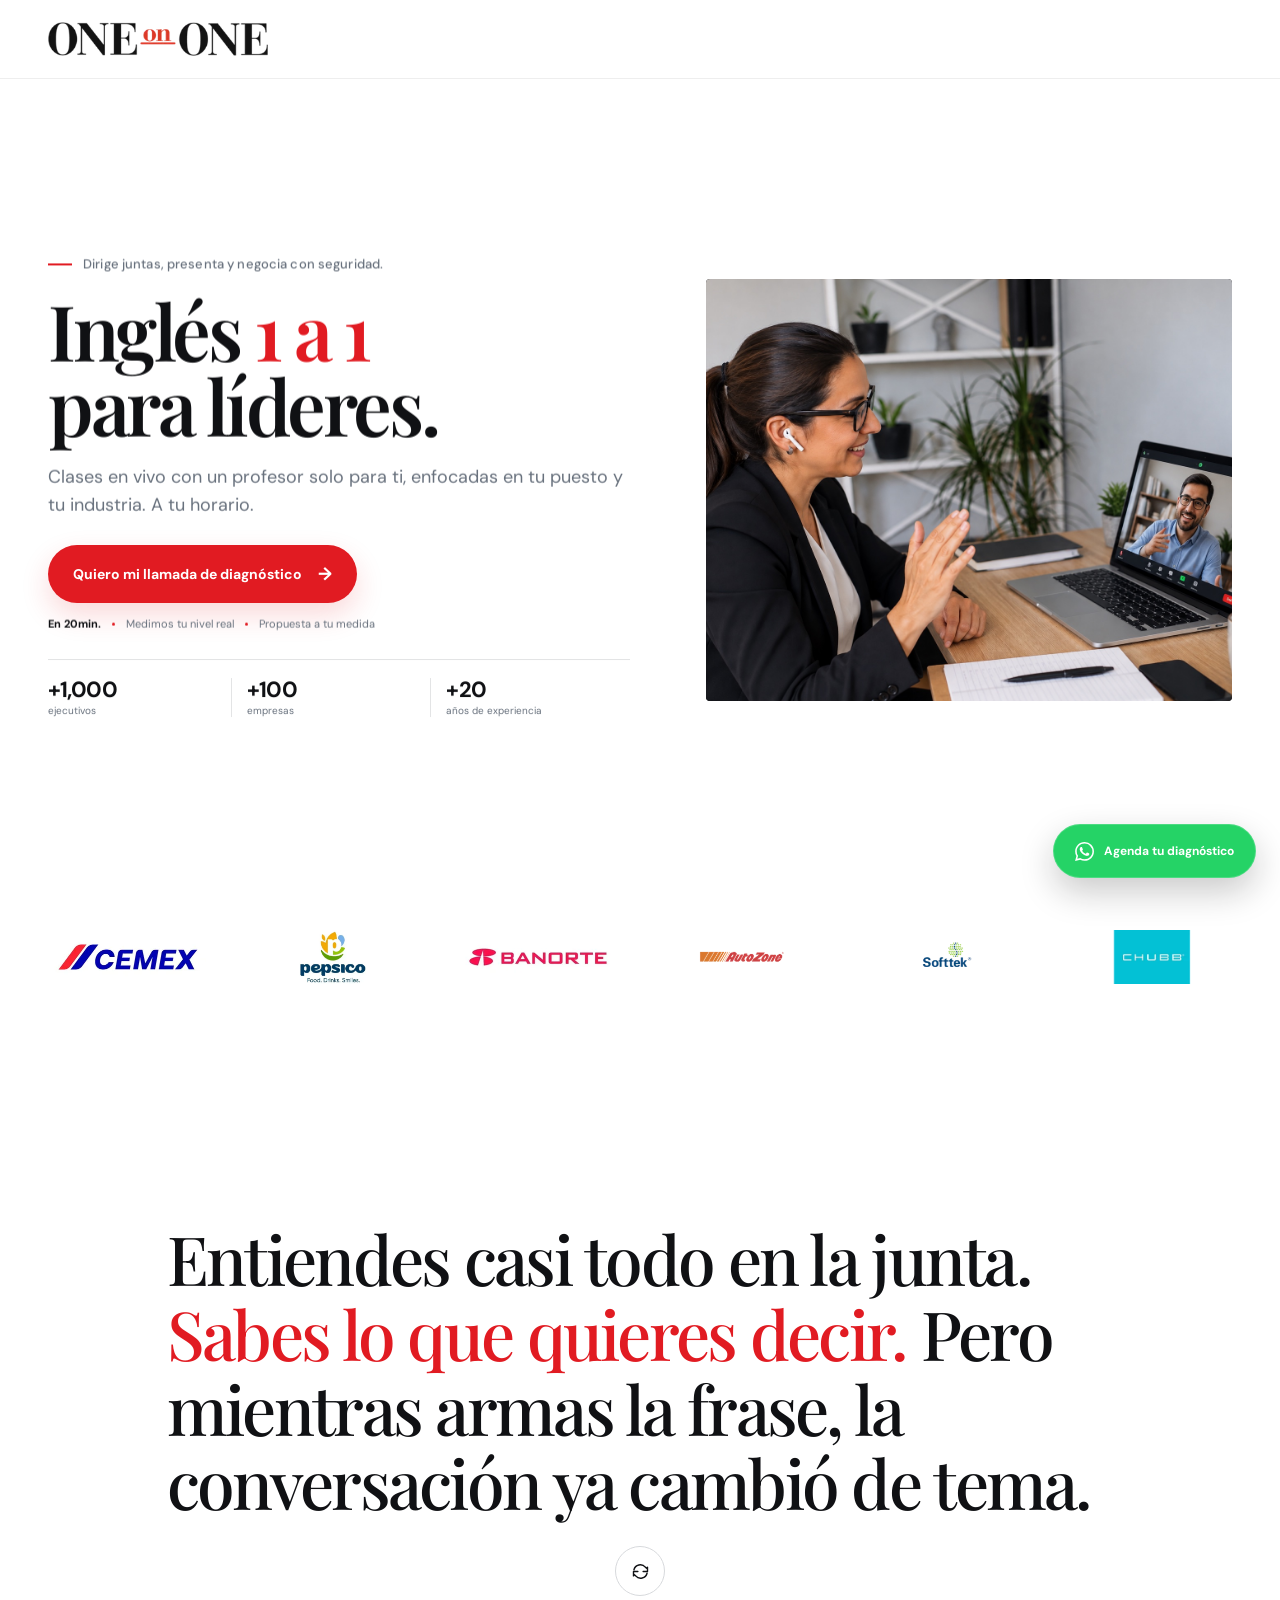
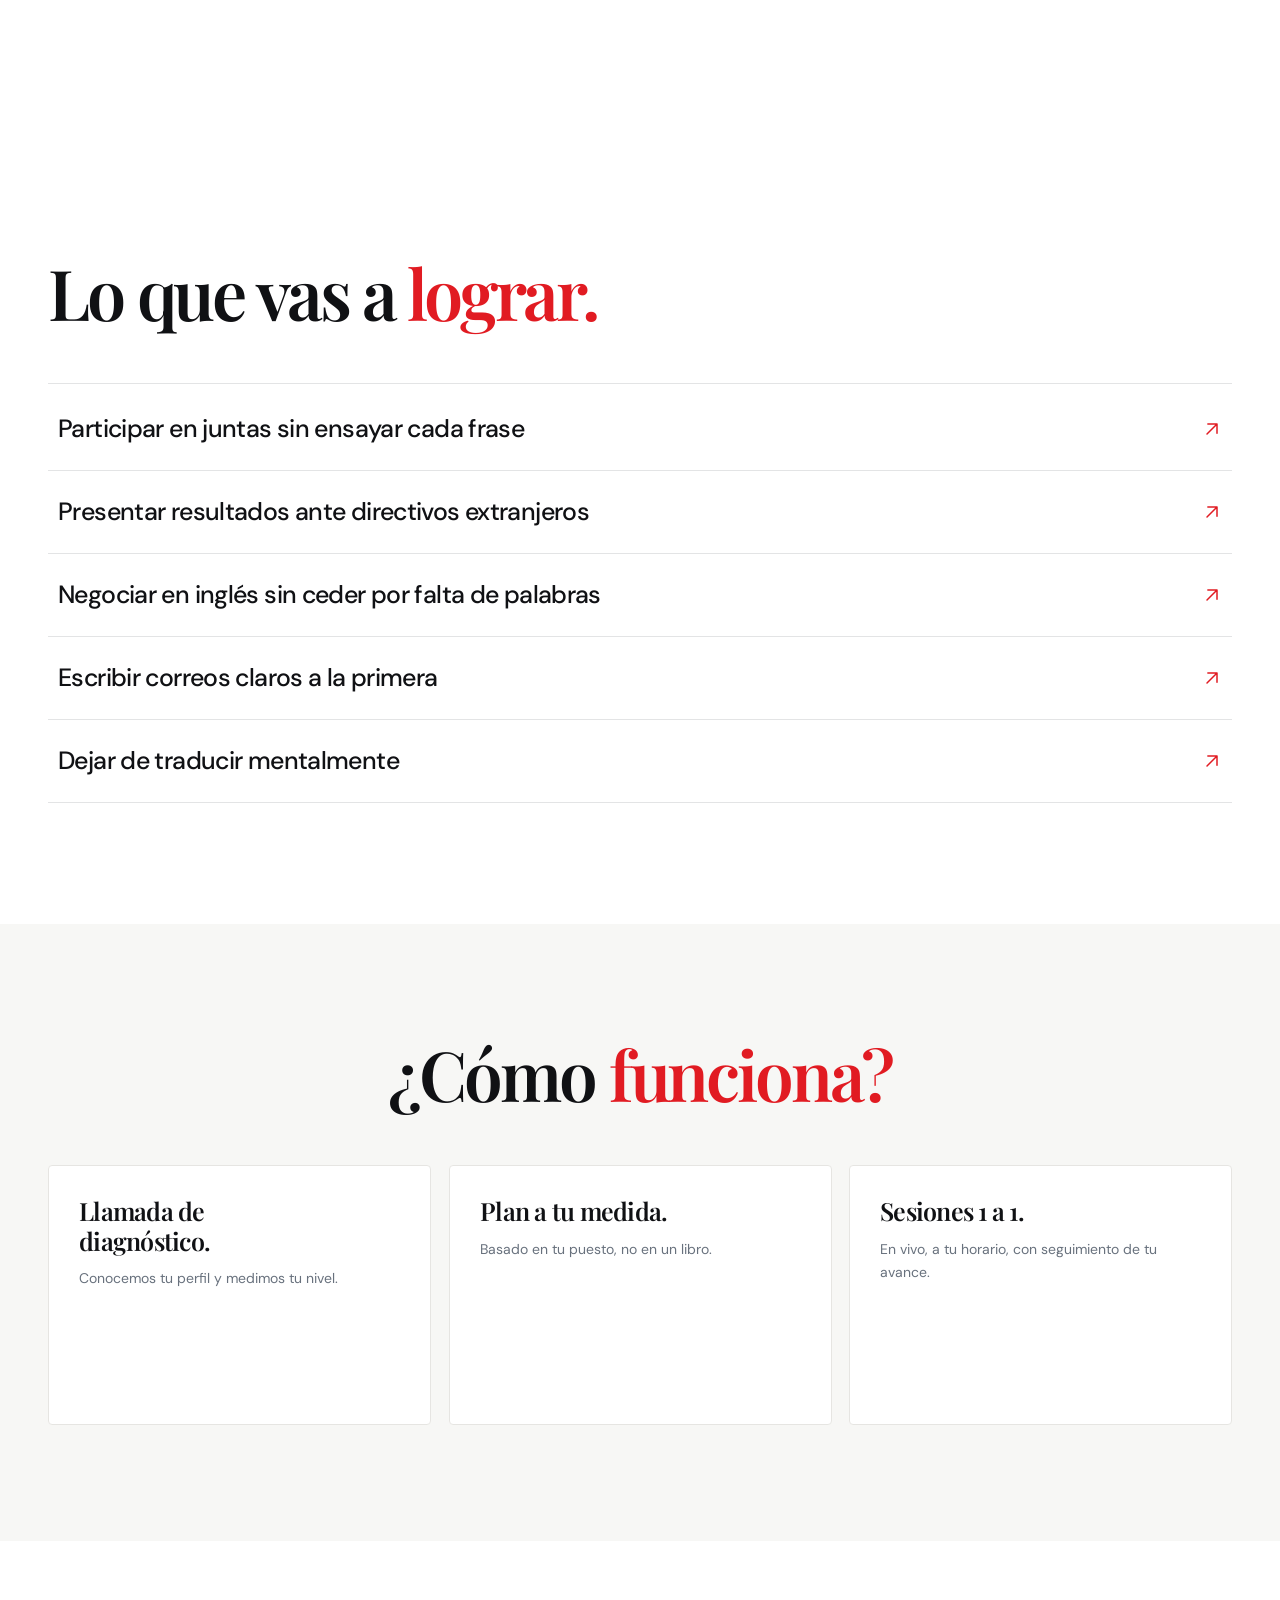
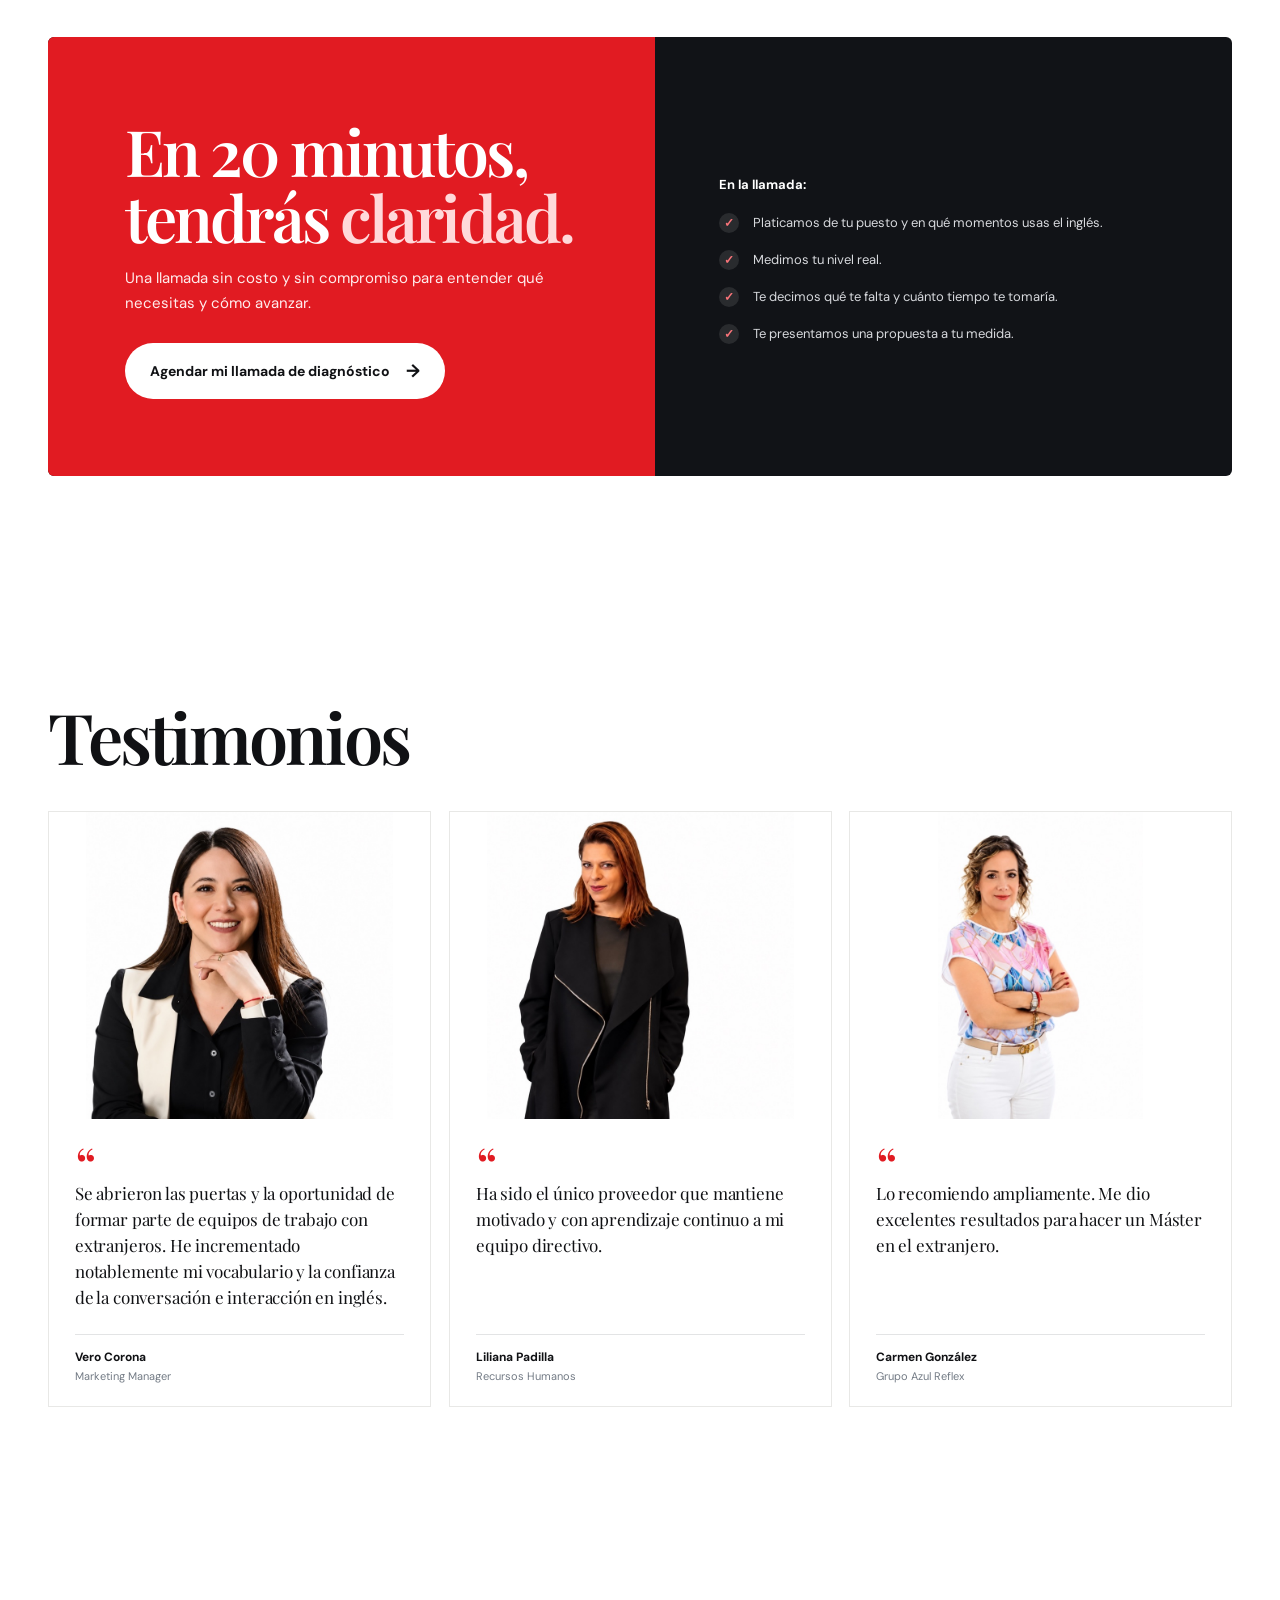
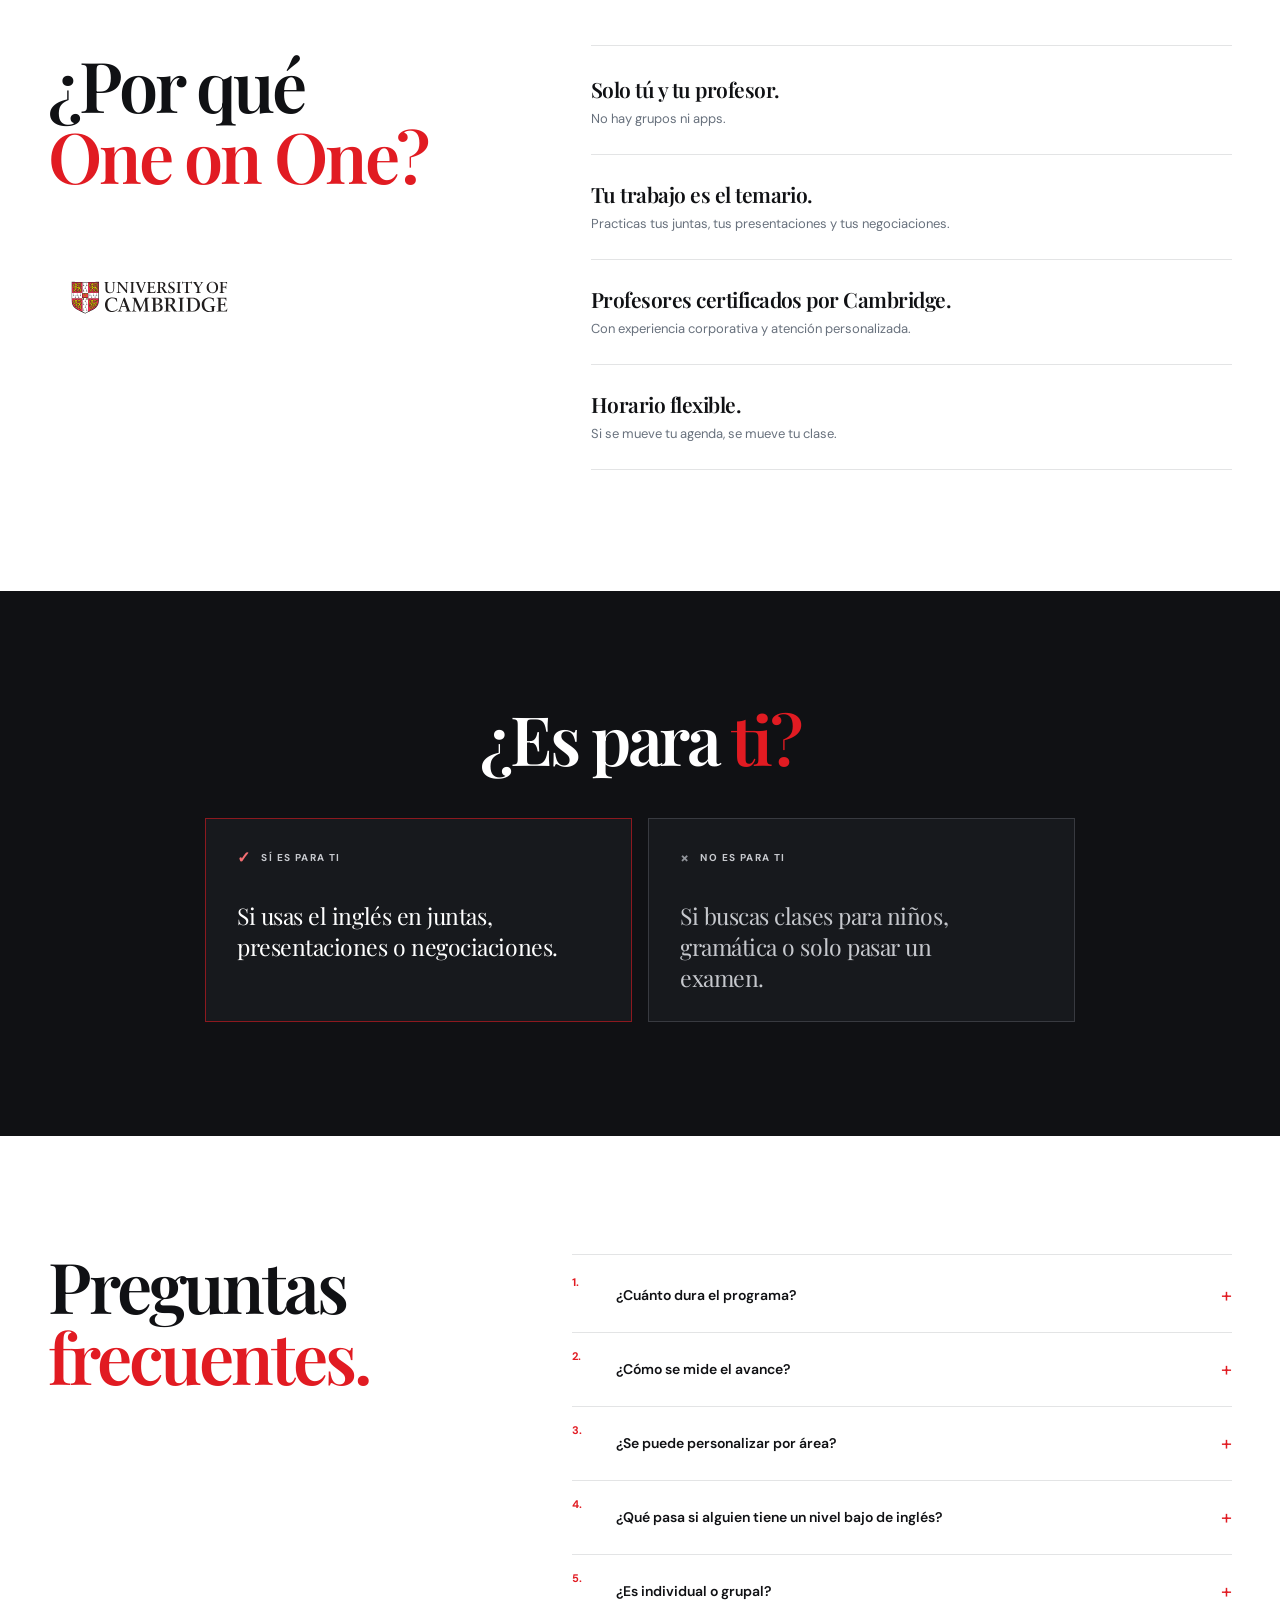
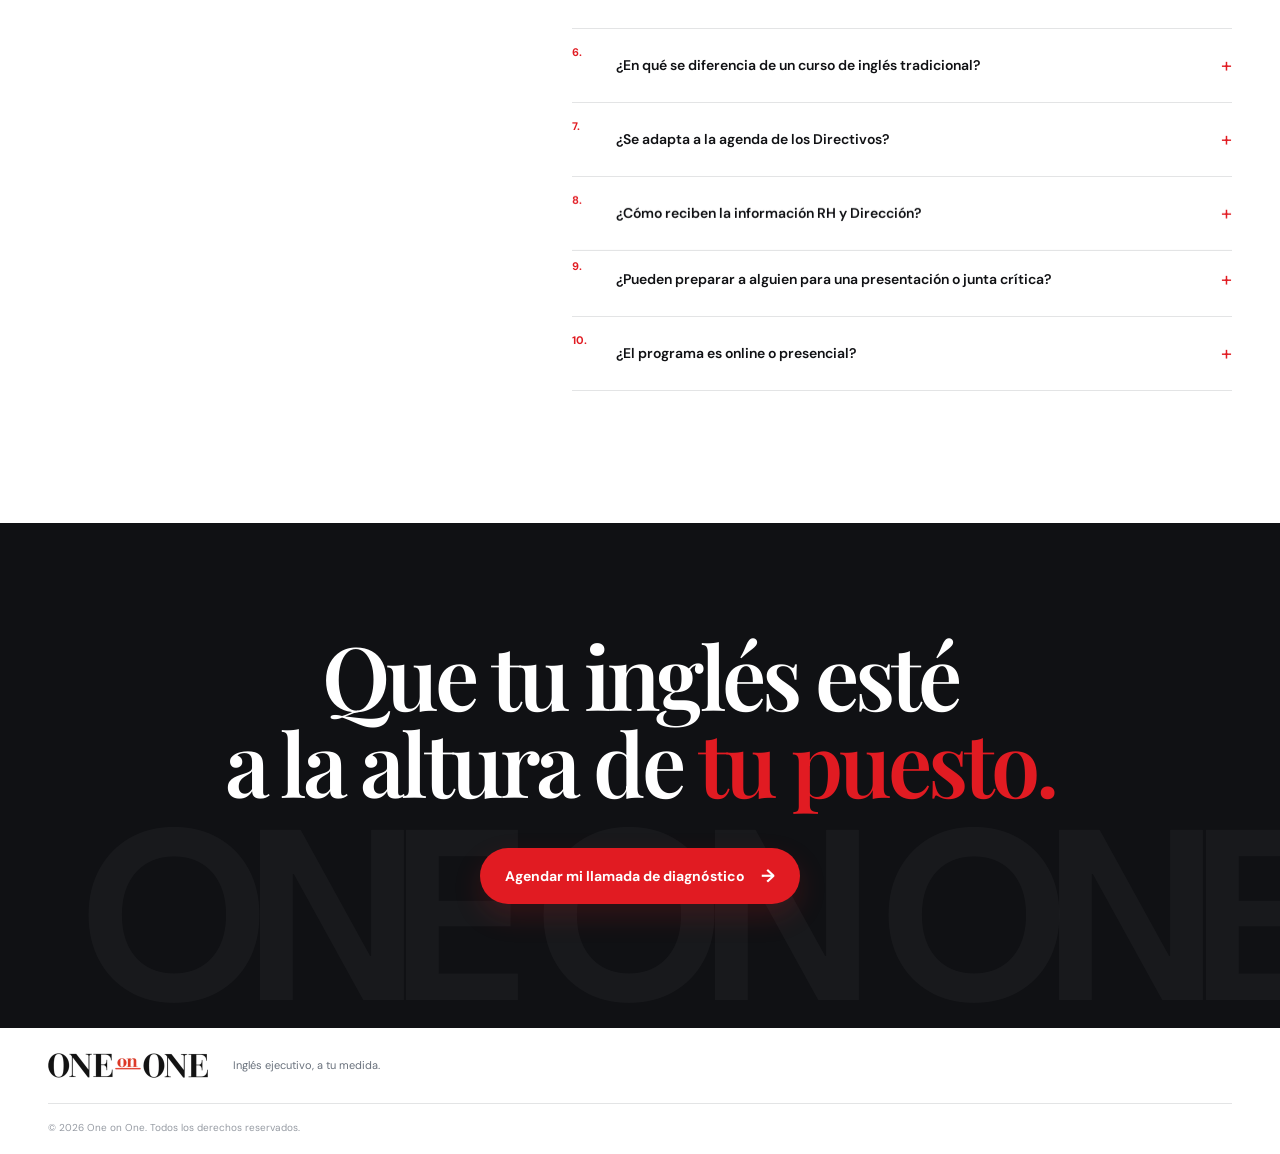
==== v2/index.html @ 0cf70639 "Refresh parallax script cache on V2 landing" ====
<!doctype html>
<html lang="es-MX">
<head>
  <meta charset="utf-8">
  <meta name="viewport" content="width=device-width, initial-scale=1">
  <meta name="description" content="Inglés ejecutivo 1 a 1 para dirigir juntas, presentar y negociar con seguridad. Clases en vivo, personalizadas para tu puesto y tu industria.">
  <meta name="theme-color" content="#ffffff">
  <title>Inglés 1 a 1 para líderes | One on One</title>
  <link rel="preconnect" href="https://fonts.googleapis.com">
  <link rel="preconnect" href="https://fonts.gstatic.com" crossorigin>
  <link href="https://fonts.googleapis.com/css2?family=DM+Sans:wght@400;500;600;700&family=Playfair+Display:wght@500;600;700&display=swap" rel="stylesheet">
  <link rel="preload" as="image" href="assets/hero-diagnostico.jpg" fetchpriority="high">
  <link rel="stylesheet" href="styles-v2.css?v=24">
  <script src="script-v2.js?v=8" defer></script>
</head>
<body>
  <header class="site-header" id="inicio">
    <div class="container nav-wrap">
      <a class="brand" href="#inicio" aria-label="One on One, inicio">
        <img src="assets/logo-one-on-one-320.webp" srcset="assets/logo-one-on-one-320.webp 320w, assets/logo-one-on-one-455.webp 455w" sizes="220px" alt="One on One" width="455" height="71">
      </a>
    </div>
  </header>

  <main>
    <section class="hero section-dark" aria-labelledby="hero-title">
      <div class="container hero-grid">
        <div class="hero-copy">
          <p class="hero-eyebrow">Dirige juntas, presenta y negocia con seguridad.</p>
          <h1 id="hero-title">Inglés <em>1 a 1</em><br>para líderes.</h1>
          <p class="hero-sub">Clases en vivo con un profesor solo para ti, enfocadas en tu puesto y tu industria. A tu horario.</p>
          <a class="button button-primary hero-cta" href="https://wa.me/528125965394?text=Hola%2C%20quiero%20agendar%20mi%20llamada%20de%20diagn%C3%B3stico%20de%20ingl%C3%A9s." target="_blank" rel="noopener noreferrer">Quiero mi llamada de diagnóstico <span aria-hidden="true">→</span></a>
          <p class="hero-note"><span>En 20min.</span><i></i><span>Medimos tu nivel real</span><i></i><span>Propuesta a tu medida</span></p>
          <div class="hero-proof" aria-label="Más de mil ejecutivos, cien empresas y veinte años de experiencia">
            <div class="proof-stats">
              <div><strong>+1,000</strong><span>ejecutivos</span></div>
              <div><strong>+100</strong><span>empresas</span></div>
              <div><strong>+20</strong><span>años de experiencia</span></div>
            </div>
          </div>
        </div>
        <figure class="hero-visual">
          <img src="assets/hero-diagnostico.jpg" alt="Profesional practicando inglés en una videollamada individual" width="1536" height="1024" fetchpriority="high">
        </figure>
      </div>
    </section>

    <section class="client-logos" aria-label="Empresas que confían en One on One">
      <div class="container proof-logos">
        <img src="assets/logo-cemex-320.webp" alt="CEMEX" width="1196" height="400">
        <img src="assets/logo-pepsico-320.webp" alt="PepsiCo" width="1200" height="743">
        <img src="assets/logo-banorte-320.webp" alt="Banorte" width="2048" height="615">
        <img src="assets/logo-autozone-320.webp" alt="AutoZone" width="2048" height="1280">
        <img src="assets/logo-softtek-192.webp" alt="Softtek" width="100" height="100">
        <img src="assets/logo-chubb-192.webp" alt="Chubb" width="800" height="577">
      </div>
    </section>

    <section class="problem section-white" id="problema" aria-labelledby="problem-title">
      <div class="container problem-grid">
        <div class="problem-flip-shell">
          <div class="problem-flip-card" id="problem-flip-card">
            <div class="problem-flip-face problem-flip-front" aria-hidden="false">
              <h2 id="problem-title">Entiendes casi todo en la junta. <em>Sabes lo que quieres decir.</em> Pero mientras armas la frase, la conversación ya cambió de tema.</h2>
            </div>
            <div class="problem-flip-face problem-flip-back" aria-hidden="true" inert>
              <p>No es que no sepas inglés. Es que lo aprendiste para un examen, <em>no para dirigir una junta.</em></p>
            </div>
          </div>
          <button class="problem-flip-button" type="button" aria-label="Girar para ver el otro mensaje" aria-controls="problem-flip-card" aria-pressed="false">
            <svg viewBox="0 0 24 24" aria-hidden="true"><path d="M20 7v5h-5M4.5 10a7.5 7.5 0 0 1 13-3L20 9M4 17v-5h5m10.5 2a7.5 7.5 0 0 1-13 3L4 15"/></svg>
          </button>
        </div>
      </div>
    </section>

    <section class="outcomes section-white" id="resultados" aria-labelledby="outcomes-title">
      <div class="container">
        <div class="section-heading">
          <h2 id="outcomes-title">Lo que vas a <em>lograr.</em></h2>
        </div>
        <div class="outcomes-list">
          <article><h3>Participar en juntas sin ensayar cada frase</h3><svg class="outcome-arrow" viewBox="0 0 24 24" fill="none" aria-hidden="true"><path d="M6 18 18 6M7 6h11v11" stroke="currentColor" stroke-width="1.8" stroke-linecap="round" stroke-linejoin="round"/></svg></article>
          <article><h3>Presentar resultados ante directivos extranjeros</h3><svg class="outcome-arrow" viewBox="0 0 24 24" fill="none" aria-hidden="true"><path d="M6 18 18 6M7 6h11v11" stroke="currentColor" stroke-width="1.8" stroke-linecap="round" stroke-linejoin="round"/></svg></article>
          <article><h3>Negociar en inglés sin ceder por falta de palabras</h3><svg class="outcome-arrow" viewBox="0 0 24 24" fill="none" aria-hidden="true"><path d="M6 18 18 6M7 6h11v11" stroke="currentColor" stroke-width="1.8" stroke-linecap="round" stroke-linejoin="round"/></svg></article>
          <article><h3>Escribir correos claros a la primera</h3><svg class="outcome-arrow" viewBox="0 0 24 24" fill="none" aria-hidden="true"><path d="M6 18 18 6M7 6h11v11" stroke="currentColor" stroke-width="1.8" stroke-linecap="round" stroke-linejoin="round"/></svg></article>
          <article><h3>Dejar de traducir mentalmente</h3><svg class="outcome-arrow" viewBox="0 0 24 24" fill="none" aria-hidden="true"><path d="M6 18 18 6M7 6h11v11" stroke="currentColor" stroke-width="1.8" stroke-linecap="round" stroke-linejoin="round"/></svg></article>
        </div>
      </div>
    </section>

    <section class="method section-soft" id="metodo" aria-labelledby="method-title">
      <div class="container">
        <div class="section-heading section-heading-center">
          <h2 id="method-title">¿Cómo <em>funciona?</em></h2>
        </div>
        <div class="method-steps">
          <article class="method-step"><h3>Llamada de diagnóstico.</h3><p>Conocemos tu perfil y medimos tu nivel.</p></article>
          <article class="method-step"><h3>Plan a tu medida.</h3><p>Basado en tu puesto, no en un libro.</p></article>
          <article class="method-step"><h3>Sesiones 1 a 1.</h3><p>En vivo, a tu horario, con seguimiento de tu avance.</p></article>
        </div>
      </div>
    </section>

    <section class="diagnostic section-white" id="diagnostico" aria-labelledby="diagnostic-title">
      <div class="container diagnostic-panel">
        <div class="diagnostic-intro">
          <h2 id="diagnostic-title">En 20 minutos,<br>tendrás <em>claridad.</em></h2>
          <p>Una llamada sin costo y sin compromiso para entender qué necesitas y cómo avanzar.</p>
          <a class="button button-white" href="https://wa.me/528125965394?text=Hola%2C%20quiero%20agendar%20mi%20llamada%20de%20diagn%C3%B3stico%20de%20ingl%C3%A9s." target="_blank" rel="noopener noreferrer">Agendar mi llamada de diagnóstico <span aria-hidden="true">→</span></a>
        </div>
        <div class="diagnostic-details">
          <p class="detail-kicker">En la llamada:</p>
          <ul>
            <li><span>✓</span><p>Platicamos de tu puesto y en qué momentos usas el inglés.</p></li>
            <li><span>✓</span><p>Medimos tu nivel real.</p></li>
            <li><span>✓</span><p>Te decimos qué te falta y cuánto tiempo te tomaría.</p></li>
            <li><span>✓</span><p>Te presentamos una propuesta a tu medida.</p></li>
          </ul>
        </div>
      </div>
    </section>

    <section class="testimonials section-soft" id="testimonios" aria-labelledby="testimonials-title">
      <div class="container">
        <div class="section-heading testimonials-heading">
          <h2 id="testimonials-title">Testimonios</h2>
        </div>
        <div class="testimonial-grid">
          <article class="testimonial-card">
            <img class="testimonial-photo" src="assets/testimonial-vero.jpg" alt="Vero Corona" width="760" height="760" loading="lazy">
            <div class="testimonial-content"><span class="quote-mark">“</span><blockquote>Se abrieron las puertas y la oportunidad de formar parte de equipos de trabajo con extranjeros. He incrementado notablemente mi vocabulario y la confianza de la conversación e interacción en inglés.</blockquote><div class="testimonial-person"><strong>Vero Corona</strong><span>Marketing Manager</span></div></div>
          </article>
          <article class="testimonial-card">
            <img class="testimonial-photo" src="assets/testimonial-liliana.jpg" alt="Liliana Padilla" width="760" height="760" loading="lazy">
            <div class="testimonial-content"><span class="quote-mark">“</span><blockquote>Ha sido el único proveedor que mantiene motivado y con aprendizaje continuo a mi equipo directivo.</blockquote><div class="testimonial-person"><strong>Liliana Padilla</strong><span>Recursos Humanos</span></div></div>
          </article>
          <article class="testimonial-card">
            <img class="testimonial-photo testimonial-photo-carmen" src="assets/testimonial-carmen.jpg" alt="Carmen González" width="507" height="760" loading="lazy">
            <div class="testimonial-content"><span class="quote-mark">“</span><blockquote>Lo recomiendo ampliamente. Me dio excelentes resultados para hacer un Máster en el extranjero.</blockquote><div class="testimonial-person"><strong>Carmen González</strong><span>Grupo Azul Reflex</span></div></div>
          </article>
        </div>
      </div>
    </section>

    <section class="why section-white" id="por-que" aria-labelledby="why-title">
      <div class="container why-grid">
        <div class="why-heading">
          <h2 id="why-title">¿Por qué <em>One on One?</em></h2>
          <img class="cambridge-logo" src="assets/cambridge.svg" alt="Certificación de Cambridge" width="1200" height="800" loading="lazy">
        </div>
        <div class="why-list">
          <article><div><h3>Solo tú y tu profesor.</h3><p>No hay grupos ni apps.</p></div></article>
          <article><div><h3>Tu trabajo es el temario.</h3><p>Practicas tus juntas, tus presentaciones y tus negociaciones.</p></div></article>
          <article><div><h3>Profesores certificados por Cambridge.</h3><p>Con experiencia corporativa y atención personalizada.</p></div></article>
          <article><div><h3>Horario flexible.</h3><p>Si se mueve tu agenda, se mueve tu clase.</p></div></article>
        </div>
      </div>
    </section>

    <section class="fit section-dark" id="para-ti" aria-labelledby="fit-title">
      <div class="container fit-container">
        <h2 id="fit-title">¿Es para <em>ti?</em></h2>
        <div class="fit-grid">
          <article class="fit-card fit-yes"><span class="fit-label"><b>✓</b> SÍ ES PARA TI</span><p>Si usas el inglés en juntas, presentaciones o negociaciones.</p></article>
          <article class="fit-card fit-no"><span class="fit-label"><b>×</b> NO ES PARA TI</span><p>Si buscas clases para niños, gramática o solo pasar un examen.</p></article>
        </div>
      </div>
    </section>

    <section class="faq section-white" id="preguntas" aria-labelledby="faq-title">
      <div class="container faq-grid">
        <div class="faq-heading">
          <h2 id="faq-title">Preguntas<br><em>frecuentes.</em></h2>
        </div>
        <div class="faq-list">
          <details class="faq-item"><summary><span>1.</span> ¿Cuánto dura el programa?<b aria-hidden="true">+</b></summary><div class="faq-answer"><p>Depende del rol y del objetivo. La mayoría de las empresas implementan programas de entre <strong>3 y 6 meses</strong> para asegurar cambios sólidos en el desempeño comunicativo, no solo en el nivel de inglés.</p></div></details>
          <details class="faq-item"><summary><span>2.</span> ¿Cómo se mide el avance?<b aria-hidden="true">+</b></summary><div class="faq-answer"><p>Medimos el avance en función de cómo se desempeña la persona en su trabajo, sin exámenes:</p><ul><li>Claridad al explicar información</li><li>Precisión al reportar y presentar</li><li>Seguridad al hablar en juntas</li><li>Capacidad para responder preguntas complejas</li><li>Consistencia al comunicarse con equipos de otros países</li></ul><p>Todo esto se traduce en reportes claros para RH y Dirección.</p></div></details>
          <details class="faq-item"><summary><span>3.</span> ¿Se puede personalizar por área?<b aria-hidden="true">+</b></summary><div class="faq-answer"><p>Sí. El programa se diseña por puesto y área: Operaciones, Compras, Ventas, Finanzas, RH, Calidad, Ingeniería, Comercial, etc. Cada grupo o persona trabaja con situaciones reales de su función.</p></div></details>
          <details class="faq-item"><summary><span>4.</span> ¿Qué pasa si alguien tiene un nivel bajo de inglés?<b aria-hidden="true">+</b></summary><div class="faq-answer"><p>No es un programa escolar. Incluso si el nivel es bajo, se trabaja para que la persona pueda cumplir con tareas específicas de su rol en inglés: explicar algo sencillo, dar seguimiento, responder lo básico con claridad, etc. Cada grupo o persona trabaja con situaciones reales de su función.</p></div></details>
          <details class="faq-item"><summary><span>5.</span> ¿Es individual o grupal?<b aria-hidden="true">+</b></summary><div class="faq-answer"><p>Tenemos tres formatos:</p><ul><li>Programa Ejecutivo 1:1</li><li>Programa Mini grupo</li><li>Programa Team</li></ul><p>La elección depende de la estructura y prioridades de la empresa.</p></div></details>
          <details class="faq-item"><summary><span>6.</span> ¿En qué se diferencia de un curso de inglés tradicional?<b aria-hidden="true">+</b></summary><div class="faq-answer"><p>Un curso tradicional enseña inglés en general. Este programa entrena a tu gente para trabajar en inglés:</p><ul><li>Reportar</li><li>Presentar</li><li>Justificar decisiones</li><li>Coordinarse con otros países</li><li>Explicar cambios y procesos</li></ul></div></details>
          <details class="faq-item"><summary><span>7.</span> ¿Se adapta a la agenda de los Directivos?<b aria-hidden="true">+</b></summary><div class="faq-answer"><p>Sí. El programa está diseñado para personas con agendas complicadas: Directivos, Gerencias, Coordinadores y Líderes de área.</p></div></details>
          <details class="faq-item"><summary><span>8.</span> ¿Cómo reciben la información RH y Dirección?<b aria-hidden="true">+</b></summary><div class="faq-answer"><p>Se entregan reportes periódicos con:</p><ul><li>Avance por participante</li><li>Observaciones por área</li><li>Fortalezas y puntos a mejorar</li><li>Recomendaciones concretas para la empresa</li></ul></div></details>
          <details class="faq-item"><summary><span>9.</span> ¿Pueden preparar a alguien para una presentación o junta crítica?<b aria-hidden="true">+</b></summary><div class="faq-answer"><p>Sí. Uno de los usos más frecuentes es preparar a Directivos y Líderes para:</p><ul><li>Juntas con corporativos</li><li>Presentaciones de resultados</li><li>Auditorías</li><li>Comités</li><li>Reuniones con inversionistas o socios internacionales</li></ul></div></details>
          <details class="faq-item"><summary><span>10.</span> ¿El programa es online o presencial?<b aria-hidden="true">+</b></summary><div class="faq-answer"><p>El programa está diseñado para trabajarse <strong>100% online</strong>, ideal para equipos distribuidos o con agendas ajustadas.</p></div></details>
        </div>
      </div>
    </section>

    <section class="closing section-dark" id="agenda" aria-labelledby="closing-title">
      <div class="container closing-content">
        <h2 id="closing-title">Que tu inglés esté<br>a la altura de <em>tu puesto.</em></h2>
        <a class="button button-primary" href="https://wa.me/528125965394?text=Hola%2C%20quiero%20agendar%20mi%20llamada%20de%20diagn%C3%B3stico%20de%20ingl%C3%A9s." target="_blank" rel="noopener noreferrer">Agendar mi llamada de diagnóstico <span aria-hidden="true">→</span></a>
      </div>
      <div class="closing-watermark" aria-hidden="true">ONE ON ONE</div>
    </section>
  </main>

  <footer class="footer">
    <div class="container footer-inner">
      <a class="brand" href="#inicio" aria-label="One on One, volver al inicio"><img src="assets/logo-one-on-one-320.webp" alt="One on One" width="455" height="71" loading="lazy"></a>
      <p>Inglés ejecutivo, a tu medida.</p>
      <small>© 2026 One on One. Todos los derechos reservados.</small>
    </div>
  </footer>

  <section class="whatsapp-chat" id="whatsapp-chat" role="dialog" aria-label="Chat de One on One por WhatsApp" aria-hidden="true" inert>
    <header class="whatsapp-chat-header">
      <div class="whatsapp-chat-controls">
        <button type="button" class="whatsapp-chat-minimize" aria-label="Minimizar chat">−</button>
        <button type="button" class="whatsapp-chat-close" aria-label="Cerrar chat">×</button>
      </div>
    </header>
    <div class="whatsapp-chat-messages" aria-live="polite">
      <p class="whatsapp-message">¡Hola! 👋<br>Gracias por visitar <strong>One <span>on</span> One.</strong><br>¿En qué podemos ayudarte?<small></small></p>
      <p class="whatsapp-message">Escríbenos aquí y con gusto te ayudamos por WhatsApp.<small></small></p>
    </div>
    <form class="whatsapp-chat-compose" action="https://wa.me/528125965394" method="get" target="_blank">
      <label class="visually-hidden" for="whatsapp-message-input">Mensaje para One on One</label>
      <textarea id="whatsapp-message-input" name="text" rows="2">Hola, me interesa el programa de inglés individual para líderes.</textarea>
      <button type="submit" aria-label="Enviar mensaje por WhatsApp"><svg viewBox="0 0 24 24" aria-hidden="true"><path d="M3 20.5 22 12 3 3.5l2 7 9 1.5-9 1.5-2 7Z"/></svg></button>
    </form>
  </section>
  <button class="floating-cta" type="button" aria-label="Abrir chat de WhatsApp" aria-controls="whatsapp-chat" aria-expanded="false">
    <svg viewBox="0 0 24 24" aria-hidden="true"><path d="M20.52 3.48A11.87 11.87 0 0 0 12.08 0C5.54 0 .22 5.32.22 11.86c0 2.09.55 4.13 1.59 5.93L.12 24l6.36-1.66a11.86 11.86 0 0 0 5.6 1.42h.01c6.54 0 11.86-5.32 11.86-11.86 0-3.17-1.23-6.15-3.43-8.42ZM12.09 21.75h-.01a9.88 9.88 0 0 1-5.04-1.38l-.36-.21-3.77.99 1.01-3.67-.23-.38a9.86 9.86 0 0 1-1.51-5.24C2.18 6.43 6.62 1.99 12.09 1.99c2.65 0 5.14 1.03 7.02 2.92a9.86 9.86 0 0 1 2.91 7.02c0 5.47-4.45 9.82-9.93 9.82Zm5.41-7.38c-.3-.15-1.78-.88-2.05-.98-.27-.1-.47-.15-.67.15-.2.3-.77.98-.94 1.18-.17.2-.35.22-.65.07-.3-.15-1.27-.47-2.42-1.5-.9-.8-1.5-1.79-1.68-2.09-.17-.3-.02-.46.13-.61.14-.14.3-.35.45-.52.15-.17.2-.3.3-.5.1-.2.05-.37-.03-.52-.08-.15-.67-1.61-.92-2.2-.24-.58-.49-.5-.67-.51h-.57c-.2 0-.52.07-.79.37-.27.3-1.04 1.02-1.04 2.48s1.07 2.88 1.22 3.08c.15.2 2.1 3.21 5.08 4.5.71.31 1.26.49 1.69.63.71.23 1.36.2 1.87.12.57-.08 1.78-.73 2.03-1.44.25-.71.25-1.32.17-1.44-.07-.13-.27-.2-.57-.35Z"/></svg>
    <span>Agenda tu diagnóstico</span>
  </button>
</body>
</html>
---- v2/styles-v2.css ----
:root{--red:#e11b22;--red-deep:#c91920;--ink:#101114;--ink-soft:#343943;--muted:#68717d;--white:#fff;--paper:#f7f7f5;--line:#e3e4e5;--serif:'Playfair Display',Georgia,serif;--sans:'DM Sans',Arial,sans-serif;--max:1280px}
*{box-sizing:border-box}
html{scroll-behavior:smooth;scroll-padding-top:90px}
body{margin:0;color:var(--ink);font-family:var(--sans);background:#fff;-webkit-font-smoothing:antialiased}
button,a{font:inherit}
a{color:inherit;text-decoration:none}
img{max-width:100%}
.container{width:min(calc(100% - 96px),var(--max));margin-inline:auto}
.section-white{background:var(--white)}
.section-soft{background:var(--paper)}
.section-dark{background:#101114;color:#fff}
.site-header{position:sticky;top:0;z-index:50;border-bottom:1px solid rgba(16,17,20,.07);background:rgba(255,255,255,.96);backdrop-filter:blur(14px)}
.nav-wrap{height:78px;display:flex;align-items:center;justify-content:flex-start;gap:30px}
.brand{display:inline-flex;align-items:center;flex:none}
.brand img{display:block;width:220px;height:auto}
.main-nav{display:flex;align-items:center;gap:clamp(22px,3vw,42px);margin-left:auto}
.main-nav a,.mobile-nav a{font-size:12px;font-weight:600;color:#555d68;transition:color .2s}
.main-nav a:hover,.mobile-nav a:hover{color:var(--red)}
.button{display:inline-flex;align-items:center;justify-content:center;gap:16px;min-height:56px;padding:0 25px;border:0;border-radius:999px;font-size:14px;font-weight:700;line-height:1.2;transition:transform .22s ease,background .22s ease,color .22s ease,box-shadow .22s ease}
.button:hover{transform:translateY(-2px)}
.button span{font-size:18px;line-height:1}
.button-small{min-height:44px;padding-inline:18px;font-size:12px}
.button-dark{background:var(--ink);color:#fff}
.button-dark:hover{background:#292b31;box-shadow:0 10px 24px rgba(16,17,20,.16)}
.button-primary{background:var(--red);color:#fff;box-shadow:0 12px 28px rgba(225,27,34,.17)}
.button-primary:hover{background:var(--red-deep);box-shadow:0 14px 32px rgba(225,27,34,.25)}
.button-white{background:#fff;color:var(--ink)}
.button-white:hover{background:#f3f3f3}
.menu-toggle{display:none;width:44px;height:44px;border:1px solid var(--line);border-radius:50%;background:#fff;align-items:center;justify-content:center;flex-direction:column;gap:5px;cursor:pointer}
.menu-toggle span{display:block;width:17px;height:1.5px;background:var(--ink);transition:transform .2s}
.menu-toggle[aria-expanded=true] span:first-child{transform:translateY(3.25px) rotate(45deg)}
.menu-toggle[aria-expanded=true] span:last-child{transform:translateY(-3.25px) rotate(-45deg)}
.mobile-nav{display:none}
.hero{position:relative;display:flex;align-items:center;min-height:calc(100svh - 78px);padding:44px 0;overflow:hidden;background:#101114;color:#fff}
.hero.section-dark{background:#fff;color:var(--ink)}
.hero.section-dark .hero-eyebrow,.hero.section-dark .hero-sub,.hero.section-dark .hero-note{color:#68717d}
.hero.section-dark .hero-note span:first-child{color:var(--ink)}
.hero.section-dark .proof-stats{border-top-color:var(--line)}
.hero.section-dark .proof-stats>div{border-left-color:var(--line)}
.hero.section-dark .proof-stats>div:first-child{border-left:0}
.hero.section-dark .proof-stats strong{color:var(--ink)}
.hero.section-dark .proof-stats span{color:#68717d}
.hero-grid{display:grid;grid-template-columns:minmax(0,1.05fr) minmax(0,.95fr);align-items:center;gap:clamp(38px,6vw,76px);min-height:calc(100svh - 166px)}
.hero-copy{max-width:790px;padding:18px 0 10px;position:relative;z-index:2}
.hero-eyebrow{display:flex;align-items:center;gap:11px;margin:0 0 19px;color:rgba(255,255,255,.9);font-size:13px;font-weight:500;letter-spacing:.01em;line-height:1.45}
.hero-eyebrow::before{content:"";display:block;width:24px;height:2px;flex:0 0 24px;background:var(--red)}
.hero h1,.section-heading h2,.diagnostic-intro h2,.why-heading h2,.fit h2,.faq-heading h2,.closing h2{font-family:var(--serif);font-weight:600;letter-spacing:-.045em}
.hero h1{max-width:700px;margin:0;font-size:clamp(54px,6vw,86px);line-height:.98}
.hero h1 em,.section-heading h2 em,.problem h2 em,.diagnostic-intro h2 em,.why-heading h2 em,.fit h2 em,.faq-heading h2 em,.closing h2 em{color:var(--red);font-style:normal}
.hero-sub{max-width:600px;margin:22px 0 26px;color:rgba(255,255,255,.88);font-size:18px;line-height:1.55}
.hero-cta{min-height:58px;padding-inline:25px}
.hero-note{display:flex;align-items:center;gap:11px;margin:14px 0 27px;color:rgba(255,255,255,.82);font-size:11px;line-height:1.4}
.hero-note span:first-child{font-weight:700;color:#fff}
.hero-note i{display:block;width:3px;height:3px;background:var(--red);border-radius:50%}
.hero-proof{max-width:700px}
.proof-stats{display:flex;gap:0;padding:18px 0 15px;border-top:1px solid rgba(255,255,255,.28)}
.proof-stats>div{min-width:0;flex:1;display:flex;flex-direction:column;gap:2px;padding:0 15px;border-left:1px solid rgba(255,255,255,.22)}
.proof-stats>div:first-child{padding-left:0;border-left:0}
.proof-stats strong{color:#fff;font-size:22px;line-height:1.1;font-weight:700;letter-spacing:-.04em}
.proof-stats span{color:rgba(255,255,255,.72);font-size:10px}
.client-logos{padding:25px 0;background:#fff}
.proof-logos{display:flex;align-items:center;justify-content:space-between;gap:clamp(18px,3vw,38px)}
.proof-logos img{display:block;width:100%;max-width:160px;height:54px;padding:0;object-fit:contain;background:transparent;border-radius:0;box-shadow:none;opacity:1}
.hero-visual{position:relative;width:100%;height:auto;aspect-ratio:1.25;min-height:0;margin:0;overflow:hidden;border-radius:4px;background:#101114}
.hero-visual>img{position:absolute;inset:0;display:block;width:100%;height:100%;object-fit:cover;object-position:center center}
.problem{padding:112px 0 118px}
.problem-grid{display:block}
.problem-flip-shell{position:relative;max-width:1100px;margin:0 auto;background:#fff;border-radius:4px}
.problem-flip-card{position:relative;display:grid;min-height:clamp(440px,39vw,540px);transform-style:preserve-3d;transition:transform .78s cubic-bezier(.2,.72,.2,1)}
.problem-flip-card.is-flipped{transform:rotateY(180deg)}
.problem-flip-face{grid-area:1/1;display:flex;align-items:center;justify-content:center;padding:clamp(28px,6vw,82px);border-radius:4px;background:#fff;color:var(--ink);backface-visibility:hidden;-webkit-backface-visibility:hidden}
.problem-flip-face h2,.problem-flip-face p{max-width:960px;margin:0;color:var(--ink);font-family:var(--serif);font-size:clamp(42px,5.3vw,70px);font-weight:500;line-height:1.1;letter-spacing:-.04em}
.problem-flip-face em{color:var(--red);font-style:normal}
.problem-flip-back{transform:rotateY(180deg)}
.problem-flip-button{position:absolute;left:50%;bottom:24px;display:grid;place-items:center;width:50px;height:50px;margin:0;padding:0;border:1px solid #d7d9dc;border-radius:50%;background:#fff;color:var(--ink);cursor:pointer;transform:translateX(-50%);transition:background .2s,border-color .2s,color .2s,transform .2s}
.problem-flip-button:hover{border-color:var(--ink);background:#f4f4f4;transform:translateX(-50%) rotate(180deg)}
.problem-flip-button svg{width:21px;height:21px;fill:none;stroke:currentColor;stroke-width:1.6;stroke-linecap:round;stroke-linejoin:round}
.outcomes{padding:118px 0 125px}
.section-heading{display:grid;grid-template-columns:minmax(0,1fr);column-gap:0;align-items:start}
.section-heading h2{margin:0;font-size:clamp(44px,5.5vw,70px);line-height:1.04}
.outcomes-list{margin-top:58px;border-top:1px solid var(--line)}
.outcomes-list article{display:grid;grid-template-columns:minmax(0,1fr) 30px;align-items:center;gap:18px;min-height:83px;padding:16px 10px;border-bottom:1px solid var(--line);transition:padding .25s,background .25s}
.outcomes-list article:hover{padding-inline:18px;background:#fafafa}
.outcomes-list h3{margin:0;font-size:clamp(18px,2.2vw,25px);font-weight:500;line-height:1.3;letter-spacing:-.025em}
.outcome-arrow{display:block;width:20px;height:20px;color:var(--red);justify-self:end}
.method{padding:110px 0 120px}
.section-heading-center{display:block;text-align:center}
.section-heading-center h2{font-size:clamp(46px,5.4vw,70px)}
.method-steps{display:grid;grid-template-columns:repeat(3,minmax(0,1fr));gap:18px;margin-top:55px}
.method-step{position:relative;min-height:260px;padding:30px 30px 34px;border:1px solid #e6e5e2;border-radius:4px;background:#fff}
.method-step h3{max-width:260px;margin:0 0 12px;font-family:var(--serif);font-size:25px;font-weight:600;line-height:1.18;letter-spacing:-.03em}
.method-step p{max-width:290px;margin:0;color:#68717d;font-size:14px;line-height:1.65}
.diagnostic{padding:96px 0 110px}
.diagnostic-panel{display:grid;grid-template-columns:1fr .95fr;overflow:hidden;background:#111317;color:#fff;border-radius:6px}
.diagnostic-intro{padding:clamp(38px,6vw,78px);background:var(--red)}
.diagnostic-intro h2{margin:0 0 17px;font-size:clamp(43px,5vw,64px);line-height:1.03}
.diagnostic-intro h2 em{color:#ffd9da}
.diagnostic-intro>p{max-width:430px;margin:0 0 31px;color:#ffeded;font-size:15px;line-height:1.65}
.diagnostic-details{padding:clamp(38px,5vw,65px);align-self:center}
.detail-kicker{margin:0 0 20px;color:#fff;font-size:13px;font-weight:700}
.diagnostic-details ul{list-style:none;display:grid;gap:17px;margin:0;padding:0}
.diagnostic-details li{display:grid;grid-template-columns:22px 1fr;gap:12px;align-items:start}
.diagnostic-details li>span{width:20px;height:20px;display:grid;place-items:center;border-radius:50%;background:rgba(255,255,255,.1);color:#f9757a;font-size:12px;font-weight:700}
.diagnostic-details li p{margin:0;color:#d7d9dd;font-size:13px;line-height:1.5}
.testimonials{padding:110px 0 124px;background:#fff}
.testimonials-heading{align-items:start}
.testimonial-grid{display:grid;grid-template-columns:repeat(3,minmax(0,1fr));gap:18px;margin-top:38px}
.testimonial-card{display:flex;flex-direction:column;min-height:450px;overflow:hidden;background:#fff;border:1px solid #e8e8e6}
.testimonial-photo{display:block;width:100%;height:clamp(270px,24vw,360px)!important;aspect-ratio:auto;flex:none;object-fit:contain;object-position:center;background:#fff}
.testimonial-photo-carmen{object-position:center 18%}
.testimonial-content{position:relative;display:flex;flex:1;flex-direction:column;padding:25px 26px 23px}
.testimonial-content .quote-mark{height:28px;color:var(--red);font-family:var(--serif);font-size:52px;line-height:.8}
.testimonial-card blockquote{margin:8px 0 24px;color:var(--ink);font-family:var(--serif);font-size:17px;line-height:1.53;letter-spacing:-.01em}
.testimonial-person{display:flex;flex-direction:column;gap:4px;margin-top:auto;padding-top:14px;border-top:1px solid var(--line)}
.testimonial-person strong{font-size:12px;font-weight:700}
.testimonial-person span{color:#737b85;font-size:11px}
.why{padding:118px 0 125px}
.why-grid{display:grid;grid-template-columns:.8fr 1.2fr;gap:clamp(55px,9vw,130px)}
.why-heading h2,.faq-heading h2{margin:0 0 18px;font-size:clamp(47px,5.6vw,70px);line-height:1.02}
.why-heading h2 em{white-space:nowrap}
.why-heading>p,.faq-heading>p{max-width:360px;margin:0;color:#68717d;font-size:15px;line-height:1.7}
.cambridge-logo{display:block;width:220px;height:135px;object-fit:contain;object-position:left center;margin-top:38px;opacity:.9}
.why-list{border-top:1px solid var(--line)}
.why-list article{display:grid;grid-template-columns:minmax(0,1fr);gap:20px;padding:25px 0;border-bottom:1px solid var(--line)}
.why-list h3{margin:0 0 6px;font-family:var(--serif);font-size:21px;font-weight:600;letter-spacing:-.025em}
.why-list p{margin:0;color:#68717d;font-size:13px;line-height:1.55}
.fit{padding:108px 0 118px}
.fit-container{text-align:center}
.fit h2{margin:0 0 45px;font-size:clamp(46px,5.5vw,68px);line-height:1.03}
.fit h2 em{color:var(--red)}
.fit-grid{display:grid;grid-template-columns:1fr 1fr;gap:16px;max-width:870px;margin:auto;text-align:left}
.fit-card{min-height:200px;padding:28px 31px;border:1px solid #383a40;background:#17191d}
.fit-card.fit-yes{border-color:rgba(225,27,34,.58)}
.fit-label{display:flex;align-items:center;gap:10px;color:#c7c9ce;font-size:10px;font-weight:700;letter-spacing:1.4px}
.fit-yes .fit-label b{color:#f56f73;font-size:16px}
.fit-no .fit-label b{color:#92959b;font-size:16px}
.fit-card p{max-width:330px;margin:32px 0 0;color:#fff;font-family:var(--serif);font-size:23px;line-height:1.35;letter-spacing:-.02em}
.fit-no p{color:#c6c8cd}
.faq{padding:118px 0 128px}
.faq-grid{display:grid;grid-template-columns:.78fr 1.22fr;gap:clamp(55px,8vw,110px);align-items:start}
.faq-heading{position:sticky;top:120px}
.faq-list{border-top:1px solid var(--line)}
.faq-item{border-bottom:1px solid var(--line)}
.faq-item summary{position:relative;display:grid;grid-template-columns:37px 1fr 26px;align-items:center;gap:7px;min-height:73px;padding:14px 0;list-style:none;cursor:pointer;font-size:14px;font-weight:600;line-height:1.45}
.faq-item summary::-webkit-details-marker{display:none}
.faq-item summary>span{align-self:start;padding-top:2px;color:var(--red);font-size:11px;font-weight:700}
.faq-item summary>b{justify-self:end;color:var(--red);font-size:20px;font-weight:400;transition:transform .2s}
.faq-item[open] summary>b{transform:rotate(45deg)}
.faq-answer{padding:0 35px 22px 44px;color:#646d79;font-size:13px;line-height:1.7;animation:faq-in .22s ease-out}
.faq-answer p{margin:0 0 11px}
.faq-answer p:last-child{margin-bottom:0}
.faq-answer ul{display:grid;gap:5px;margin:10px 0 12px;padding-left:18px}
.faq-answer li::marker{color:var(--red)}
.faq-answer strong{color:var(--ink)}
@keyframes faq-in{from{opacity:0;transform:translateY(-4px)}to{opacity:1;transform:translateY(0)}}
.closing{position:relative;overflow:hidden;padding:112px 0 120px;text-align:center}
.closing-content{position:relative;z-index:1}
.closing h2{margin:0;font-size:clamp(49px,7vw,88px);line-height:.99}
.closing h2 em{color:var(--red)}
.closing .button{margin-top:42px}
.closing-watermark{position:absolute;right:-2vw;bottom:-47px;color:rgba(255,255,255,.035);font-size:clamp(100px,19vw,280px);font-weight:700;letter-spacing:-.08em;white-space:nowrap;pointer-events:none}
.footer{padding:25px 0 20px;background:#fff}
.footer-inner{display:flex;align-items:center;gap:25px;flex-wrap:wrap}
.footer .brand img{width:160px}
.footer p{margin:0;color:#69717c;font-size:11px}
.footer>a:not(.brand){margin-left:auto;color:#41464f;font-size:11px;font-weight:700}
.footer small{width:100%;padding-top:17px;border-top:1px solid var(--line);color:#969ba3;font-size:10px}
.floating-cta{position:fixed;right:24px;bottom:22px;z-index:40;display:inline-flex;align-items:center;justify-content:center;gap:10px;min-height:54px;padding:0 21px;border:1px solid rgba(255,255,255,.18);border-radius:999px;background:#25d366;color:#fff;box-shadow:0 14px 34px rgba(16,17,20,.22);font-size:12px;font-weight:700;transition:transform .2s,background .2s}
.floating-cta:hover{transform:translateY(-3px);background:#1fbd5b}
.floating-cta svg{width:19px;height:19px;fill:#fff}
.visually-hidden{position:absolute;width:1px;height:1px;padding:0;margin:-1px;overflow:hidden;clip:rect(0,0,0,0);white-space:nowrap;border:0}
.whatsapp-chat{position:fixed;right:24px;bottom:96px;z-index:45;display:flex;flex-direction:column;width:min(520px,calc(100vw - 48px));height:min(620px,65dvh);min-height:min(420px,calc(100dvh - 120px));overflow:hidden;border-radius:25px;background:#f0e6d7;box-shadow:0 24px 70px rgba(17,18,20,.28);opacity:0;visibility:hidden;transform:translateY(14px) scale(.98);transform-origin:bottom right;transition:opacity .22s,transform .22s,visibility .22s}
.whatsapp-chat.is-open{opacity:1;visibility:visible;transform:translateY(0) scale(1)}
.whatsapp-chat-header{display:flex;flex:none;align-items:center;justify-content:flex-end;min-height:72px;padding:0 20px;background:#006b5f;color:#fff}
.whatsapp-chat-controls{display:flex;align-items:center;gap:18px}
.whatsapp-chat-controls button{width:28px;height:34px;padding:0;border:0;background:transparent;color:#fff;font:500 32px/1 var(--sans);cursor:pointer}
.whatsapp-chat-minimize{transform:translateY(-4px)}
.whatsapp-chat-messages{display:flex;flex:1;min-height:0;flex-direction:column;justify-content:flex-end;gap:12px;overflow:auto;padding:24px 20px;background-color:#f0e6d7;background-image:radial-gradient(circle at 14px 14px,rgba(154,130,101,.06) 2px,transparent 3px);background-size:42px 42px}
.whatsapp-message{position:relative;width:fit-content;max-width:82%;margin:0;padding:14px 16px 20px;border-radius:5px 20px 20px;background:#fff;color:#17191d;font:400 16px/1.4 var(--sans);box-shadow:0 2px 2px rgba(22,22,22,.08)}
.whatsapp-message strong{font-weight:700}.whatsapp-message strong span{color:var(--red)}
.whatsapp-message small{position:absolute;right:13px;bottom:5px;color:#9aa0a8;font:10px/1 var(--sans)}
.whatsapp-message small::after{content:"9:11 a.m."}
.whatsapp-chat-compose{display:flex;flex:none;align-items:center;gap:10px;margin:0 14px 14px;padding:9px 9px 9px 16px;border-radius:40px;background:#fff;box-shadow:0 2px 2px rgba(22,22,22,.08)}
.whatsapp-chat-compose textarea{flex:1;min-width:0;max-height:100px;resize:none;border:0;outline:0;background:transparent;color:#282b30;font:400 16px/1.35 var(--sans)}
.whatsapp-chat-compose button{display:grid;flex:none;place-items:center;width:52px;height:52px;border:0;border-radius:50%;background:#00a884;color:#fff;cursor:pointer}
.whatsapp-chat-compose button svg{width:26px;height:26px;fill:currentColor}
.floating-cta{cursor:pointer}
@media(max-width:1050px){
  .container{width:min(calc(100% - 64px),var(--max))}
  .hero-grid{grid-template-columns:minmax(0,1fr) minmax(310px,.88fr);gap:38px}
  .hero-visual{min-height:0}
  .hero h1{font-size:clamp(52px,6.1vw,74px)}
  .proof-logos{gap:20px}
  .problem-flip-shell{max-width:100%}
  .why-grid{gap:55px}
  .faq-grid{gap:55px}
}
@media(max-width:800px){
  html{scroll-padding-top:70px}
  .container{width:min(calc(100% - 44px),var(--max))}
  .nav-wrap{height:70px}
  .brand img{width:190px}
  .hero{min-height:0;padding:30px 0 42px}
  .hero-grid{grid-template-columns:1fr;gap:30px;min-height:0}
  .hero-copy{padding:23px 0 0}
  .hero-eyebrow{margin-bottom:15px;font-size:12px}
  .hero h1{font-size:clamp(56px,10vw,80px)}
  .hero-sub{font-size:17px}
  .hero-visual{height:auto;aspect-ratio:1.35;min-height:0;border-radius:3px}
  .hero-proof{max-width:none}
  .client-logos{padding:21px 0 24px}
  .proof-logos{display:grid;grid-template-columns:repeat(3,minmax(0,1fr));justify-items:center;gap:18px 15px}
  .proof-logos img{max-width:none;height:48px}
  .problem{padding:82px 0 90px}
  .problem-flip-card{min-height:clamp(520px,145vw,700px)}
  .problem-flip-face h2,.problem-flip-face p{font-size:clamp(32px,8vw,42px);line-height:1.12}
  .problem-flip-face{padding:24px}
  .outcomes,.why,.faq{padding:86px 0 92px}
  .section-heading{grid-template-columns:1fr;gap:0}
  .section-heading h2{font-size:clamp(44px,8vw,62px)}
  .outcomes-list{margin-top:39px}
  .outcomes-list article{grid-template-columns:minmax(0,1fr) 24px;min-height:77px;gap:12px}
  .method{padding:84px 0 90px}
  .method-steps{gap:12px;margin-top:40px}
  .method-step{min-height:240px;padding:24px 19px}
  .method-step h3{margin-top:0;font-size:22px}
  .diagnostic{padding:72px 0 85px}
  .diagnostic-panel{grid-template-columns:1fr 1fr}
  .diagnostic-intro,.diagnostic-details{padding:clamp(26px,5vw,44px)}
  .diagnostic-intro h2{margin-top:0;font-size:clamp(39px,6vw,55px)}
  .diagnostic-intro .button{padding:0 17px;font-size:12px}
  .testimonials{padding:84px 0 94px}
  .testimonial-grid{grid-template-columns:1fr;gap:14px;margin-top:32px}
  .testimonial-card{display:flex;min-height:0}
  .testimonial-photo{width:132px;height:132px!important;align-self:center;margin:18px auto 0;border-radius:50%;object-position:center 22%}
  .testimonial-content{padding:23px}
  .testimonial-card blockquote{font-size:16px}
  .why-grid,.faq-grid{grid-template-columns:1fr;gap:40px}
  .why-heading h2,.faq-heading h2{margin:0 0 15px;font-size:clamp(45px,8vw,62px)}
  .cambridge-logo{margin-top:22px}
  .faq-heading{position:static}
  .fit{padding:82px 0 90px}
  .fit h2{font-size:clamp(45px,8vw,62px)}
  .faq{padding-bottom:98px}
  .closing{padding:86px 0 96px}
}
@media(max-width:560px){
  .container{width:min(calc(100% - 36px),var(--max))}
  .brand img{width:174px}
  .hero{padding-top:19px}
  .hero-grid{gap:27px}
  .hero-copy{padding-top:19px}
  .hero-eyebrow{margin-bottom:14px;font-size:11px}
  .hero h1{font-size:clamp(51px,13vw,68px);letter-spacing:-.055em}
  .hero-sub{margin:16px 0 21px;font-size:16px;line-height:1.5}
  .hero-cta{width:100%;min-height:56px;padding-inline:14px;font-size:13px;gap:12px}
  .hero-note{justify-content:flex-start;gap:7px;margin:12px 0 22px;font-size:9px}
  .hero-note i{width:2px;height:2px}
  .proof-stats{padding:15px 0 13px}
  .proof-stats>div{padding:0 8px}
  .proof-stats strong{font-size:19px}
  .proof-stats span{font-size:9px}
  .hero-visual{aspect-ratio:1.25}
  .proof-logos{gap:15px 11px}
  .proof-logos img{height:42px}
  .problem{padding:66px 0 72px}
  .problem-flip-card{min-height:clamp(540px,150vw,700px)}
  .problem-flip-face h2,.problem-flip-face p{font-size:clamp(32px,8vw,40px);line-height:1.12}
  .outcomes,.why,.faq{padding:69px 0 74px}
  .section-heading{gap:0}
  .section-heading h2{font-size:44px;line-height:1.03}
  .outcomes-list{margin-top:31px}
  .outcomes-list article{grid-template-columns:minmax(0,1fr) 18px;min-height:74px;gap:8px;padding:13px 2px}
  .outcomes-list article:hover{padding-inline:6px}
  .outcomes-list h3{font-size:16px;line-height:1.35}
  .outcome-arrow{width:18px;height:18px}
  .method{padding:70px 0 76px}
  .section-heading-center h2{font-size:47px}
  .method-steps{grid-template-columns:1fr;gap:10px;margin-top:33px}
  .method-step{min-height:0;padding:23px 22px 23px}
  .method-step h3{max-width:none;margin:0 0 7px;font-size:22px}
  .method-step p{font-size:13px}
  .diagnostic{padding:58px 0 70px}
  .diagnostic-panel{grid-template-columns:1fr;border-radius:4px}
  .diagnostic-intro{padding:30px 24px 32px}
  .diagnostic-intro h2{margin:0 0 13px;font-size:45px}
  .diagnostic-intro>p{font-size:14px;margin-bottom:22px}
  .diagnostic-intro .button{width:100%;min-height:54px;font-size:12px}
  .diagnostic-details{padding:27px 24px 30px}
  .diagnostic-details ul{gap:14px}
  .diagnostic-details li p{font-size:12px}
  .testimonials{padding:70px 0 75px}
  .testimonial-grid{gap:11px;margin-top:30px}
  .testimonial-card{min-height:0}
  .testimonial-photo{width:118px;height:118px!important;margin-top:16px}
  .testimonial-content{padding:17px 15px 16px}
  .testimonial-content .quote-mark{height:22px;font-size:42px}
  .testimonial-card blockquote{margin:5px 0 17px;font-size:14px;line-height:1.45}
  .testimonial-person{padding-top:10px}
  .testimonial-person strong{font-size:11px}
  .testimonial-person span{font-size:10px}
  .why-grid,.faq-grid{gap:31px}
  .why-heading h2,.faq-heading h2{margin:0 0 13px;font-size:47px}
  .why-heading>p,.faq-heading>p{font-size:14px}
  .cambridge-logo{width:180px;height:110px;margin-top:20px}
  .why-list article{grid-template-columns:1fr;gap:12px;padding:18px 0}
  .why-list h3{font-size:18px}
  .why-list p{font-size:12px}
  .fit{padding:69px 0 74px}
  .fit h2{margin:0 0 31px;font-size:46px}
  .fit-grid{grid-template-columns:1fr;gap:10px}
  .fit-card{min-height:146px;padding:22px}
  .fit-card p{margin-top:20px;font-size:20px}
  .faq-item summary{grid-template-columns:30px 1fr 20px;min-height:67px;font-size:13px;gap:5px}
  .faq-answer{padding:0 22px 20px 35px;font-size:12px}
  .closing{padding:72px 0 80px}
  .closing h2{font-size:clamp(45px,12vw,62px)}
  .closing .button{width:100%;margin-top:34px;padding-inline:14px;font-size:12px}
  .closing-watermark{bottom:-14px;font-size:21vw}
  .footer-inner{gap:14px 18px}
  .footer .brand img{width:145px}
  .footer p{font-size:10px}
  .footer>a:not(.brand){font-size:10px}
  .floating-cta{right:14px;bottom:14px;min-height:48px;padding:0 15px;gap:8px;font-size:11px}
  .floating-cta svg{width:17px;height:17px}
  .floating-cta.is-chat-open{width:58px;min-height:58px;padding:0;border-radius:50%}
  .floating-cta.is-chat-open span{display:none}
  .floating-cta.is-chat-open svg{width:28px;height:28px}
  .whatsapp-chat{right:12px;bottom:76px;width:calc(100vw - 24px);height:min(500px,calc(100dvh - 105px));min-height:min(370px,calc(100dvh - 100px));border-radius:22px}
  .whatsapp-chat-header{min-height:58px;padding:0 16px}
  .whatsapp-chat-messages{padding:18px 14px;gap:10px}
  .whatsapp-message{max-width:86%;padding:12px 14px 19px;font-size:14px}
  .whatsapp-chat-compose{margin:0 10px 10px;padding:8px 8px 8px 14px}
  .whatsapp-chat-compose textarea{font-size:15px}
  .whatsapp-chat-compose button{width:46px;height:46px}
}
/* Minimal scroll motion: small reveals and a restrained parallax drift. */
html.motion-ready [data-motion]{
  opacity:0;
  transform:translate3d(0,calc(13px + var(--motion-y,0px)),0);
  transition:opacity .68s cubic-bezier(.2,.7,.2,1),transform .78s cubic-bezier(.2,.7,.2,1);
  transition-delay:var(--motion-delay,0ms);
  will-change:opacity,transform;
}
html.motion-ready [data-motion].is-in-view{
  opacity:1;
  transform:translate3d(0,var(--motion-y,0px),0);
}
@media(max-width:700px){
  html.motion-ready [data-motion]{transition-duration:.62s,.7s}
}
@media(prefers-reduced-motion:reduce){
  html{scroll-behavior:auto}
  *,*::before,*::after{animation-duration:.01ms!important;animation-iteration-count:1!important;transition-duration:.01ms!important}
  html.motion-ready [data-motion]{opacity:1!important;transform:none!important;transition:none!important;will-change:auto}
}
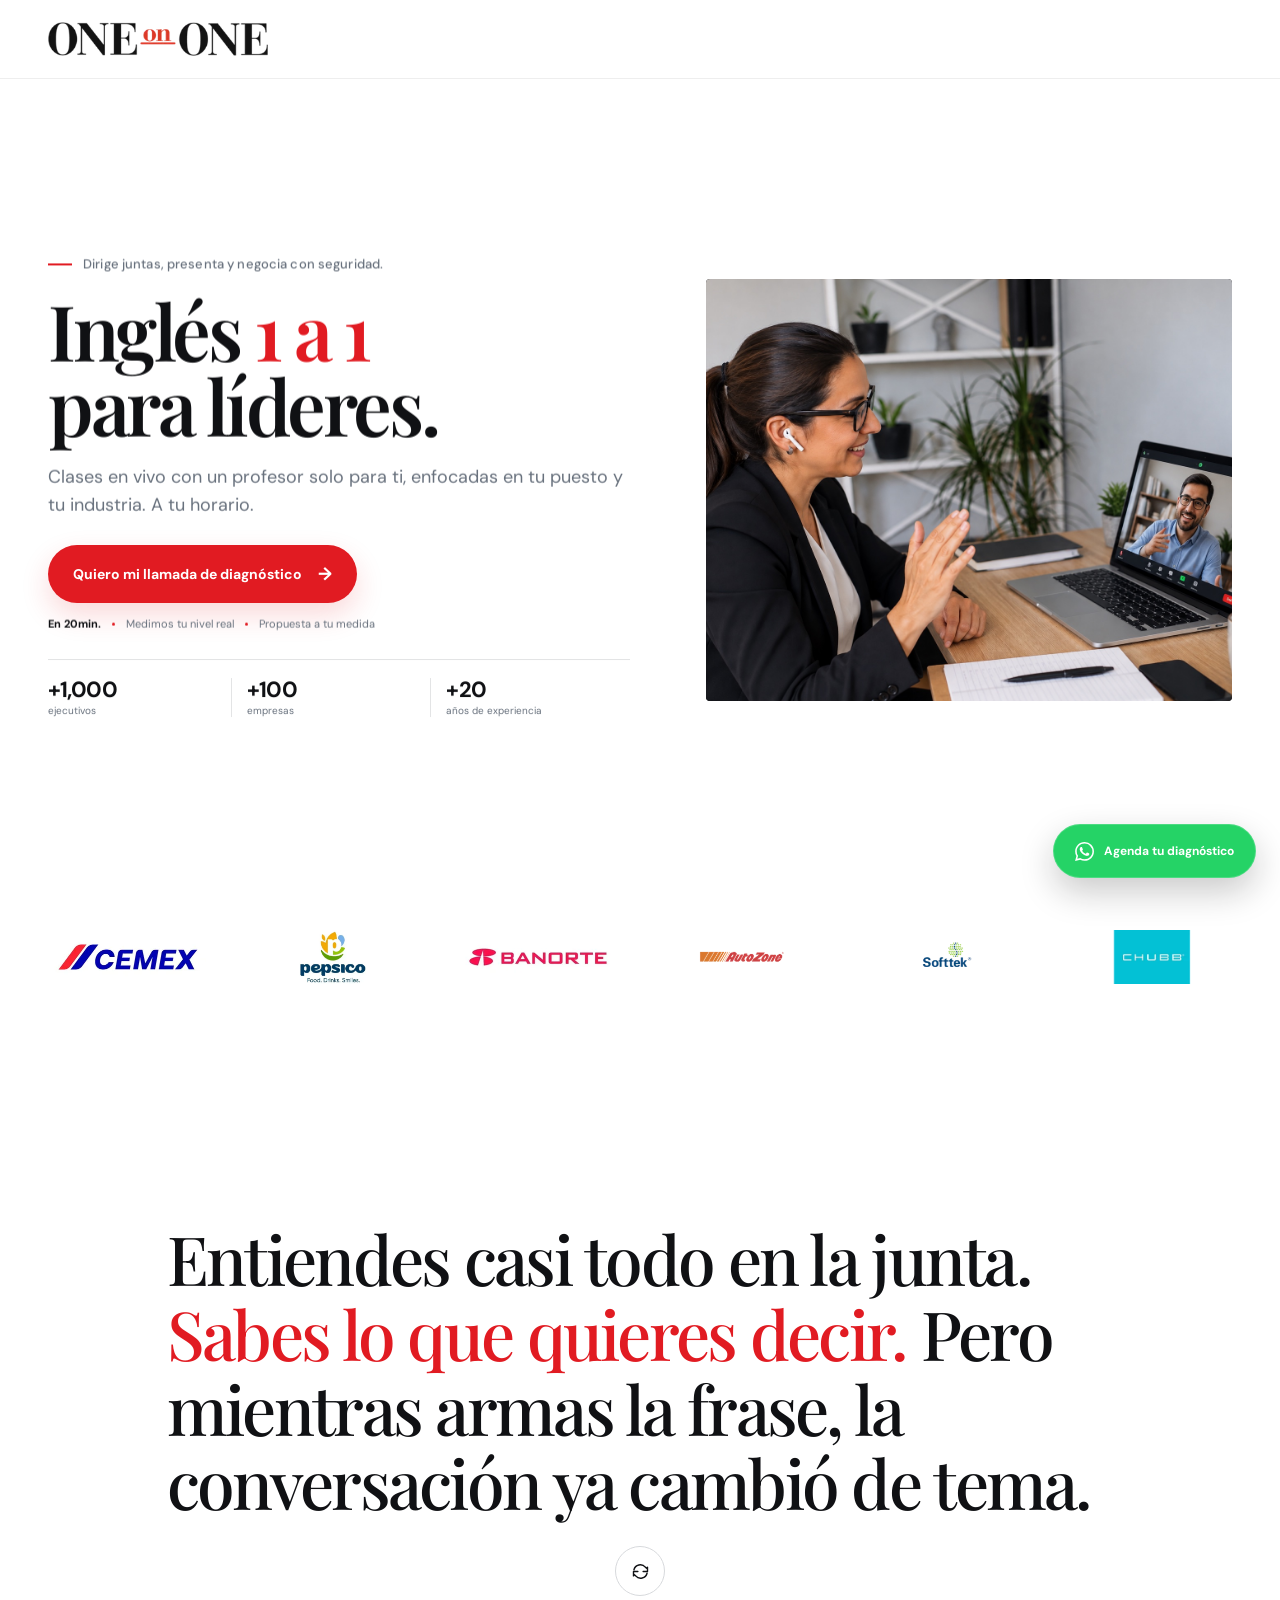
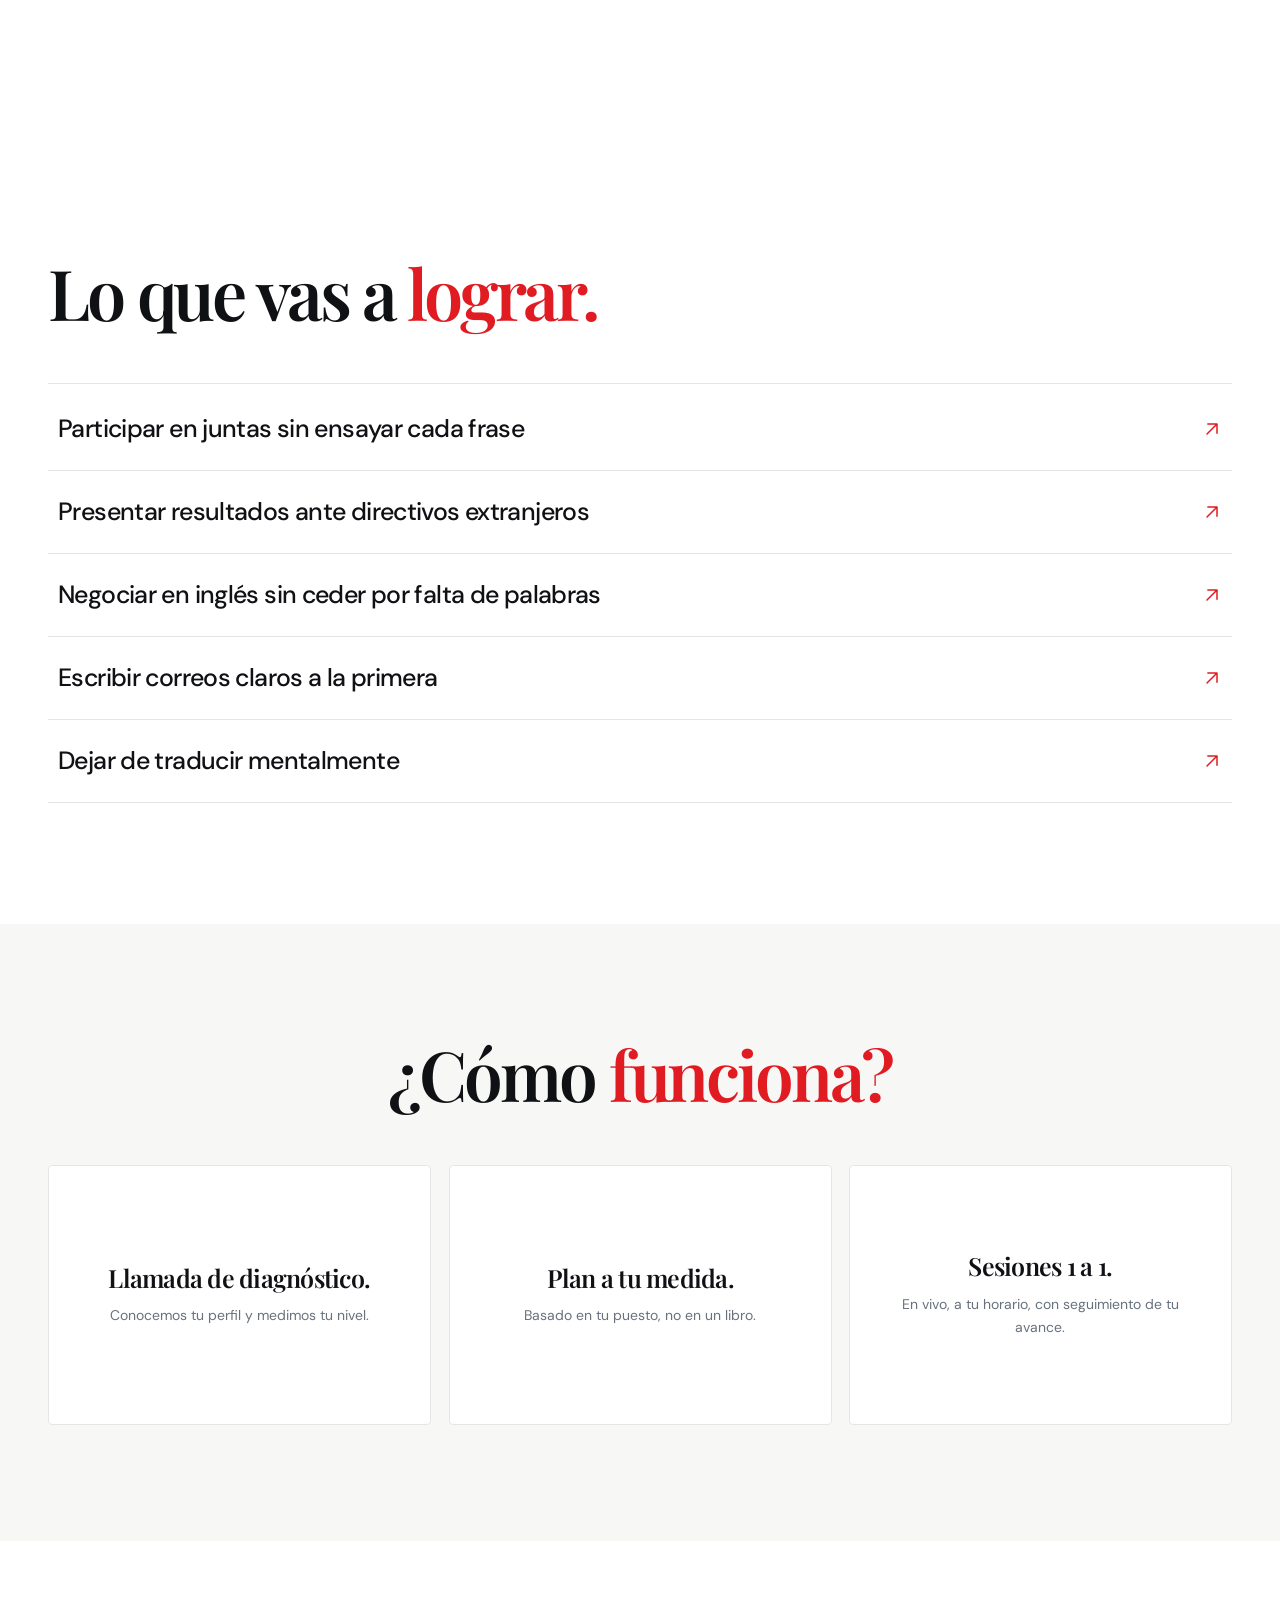
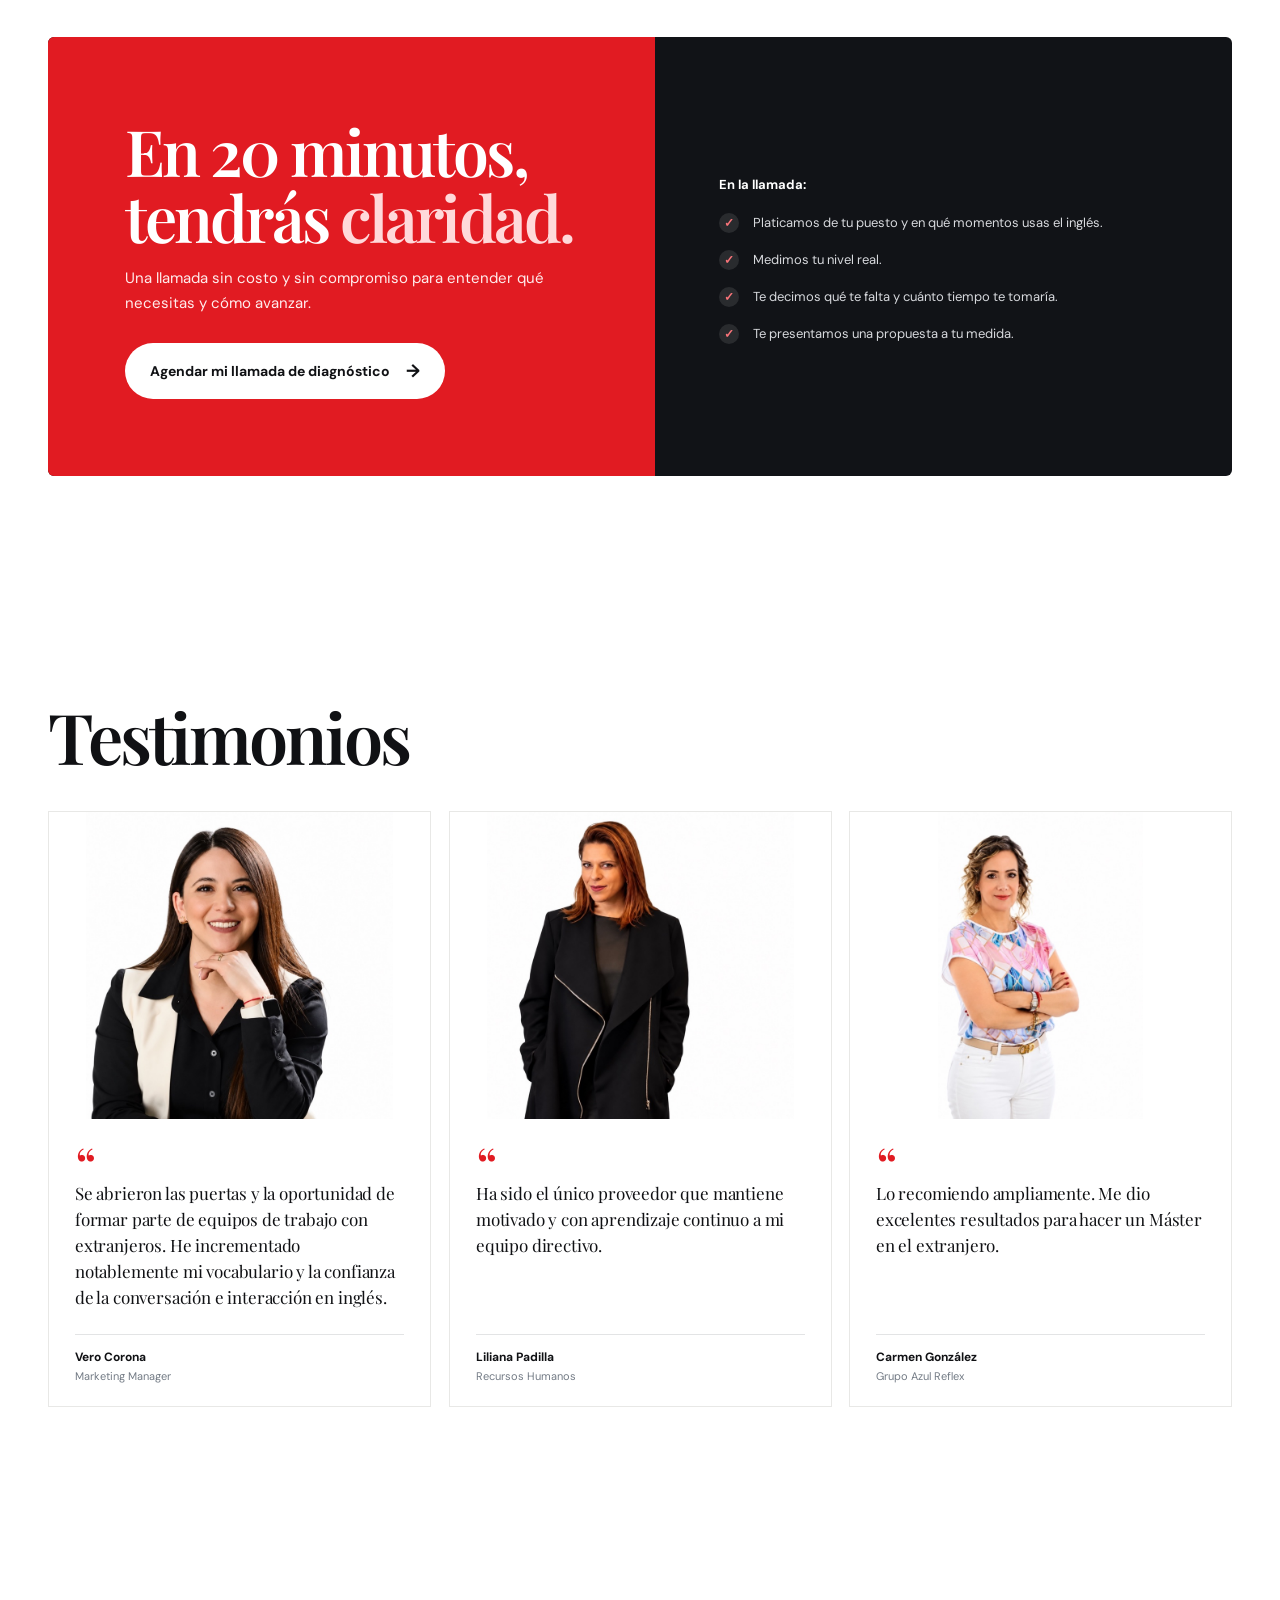
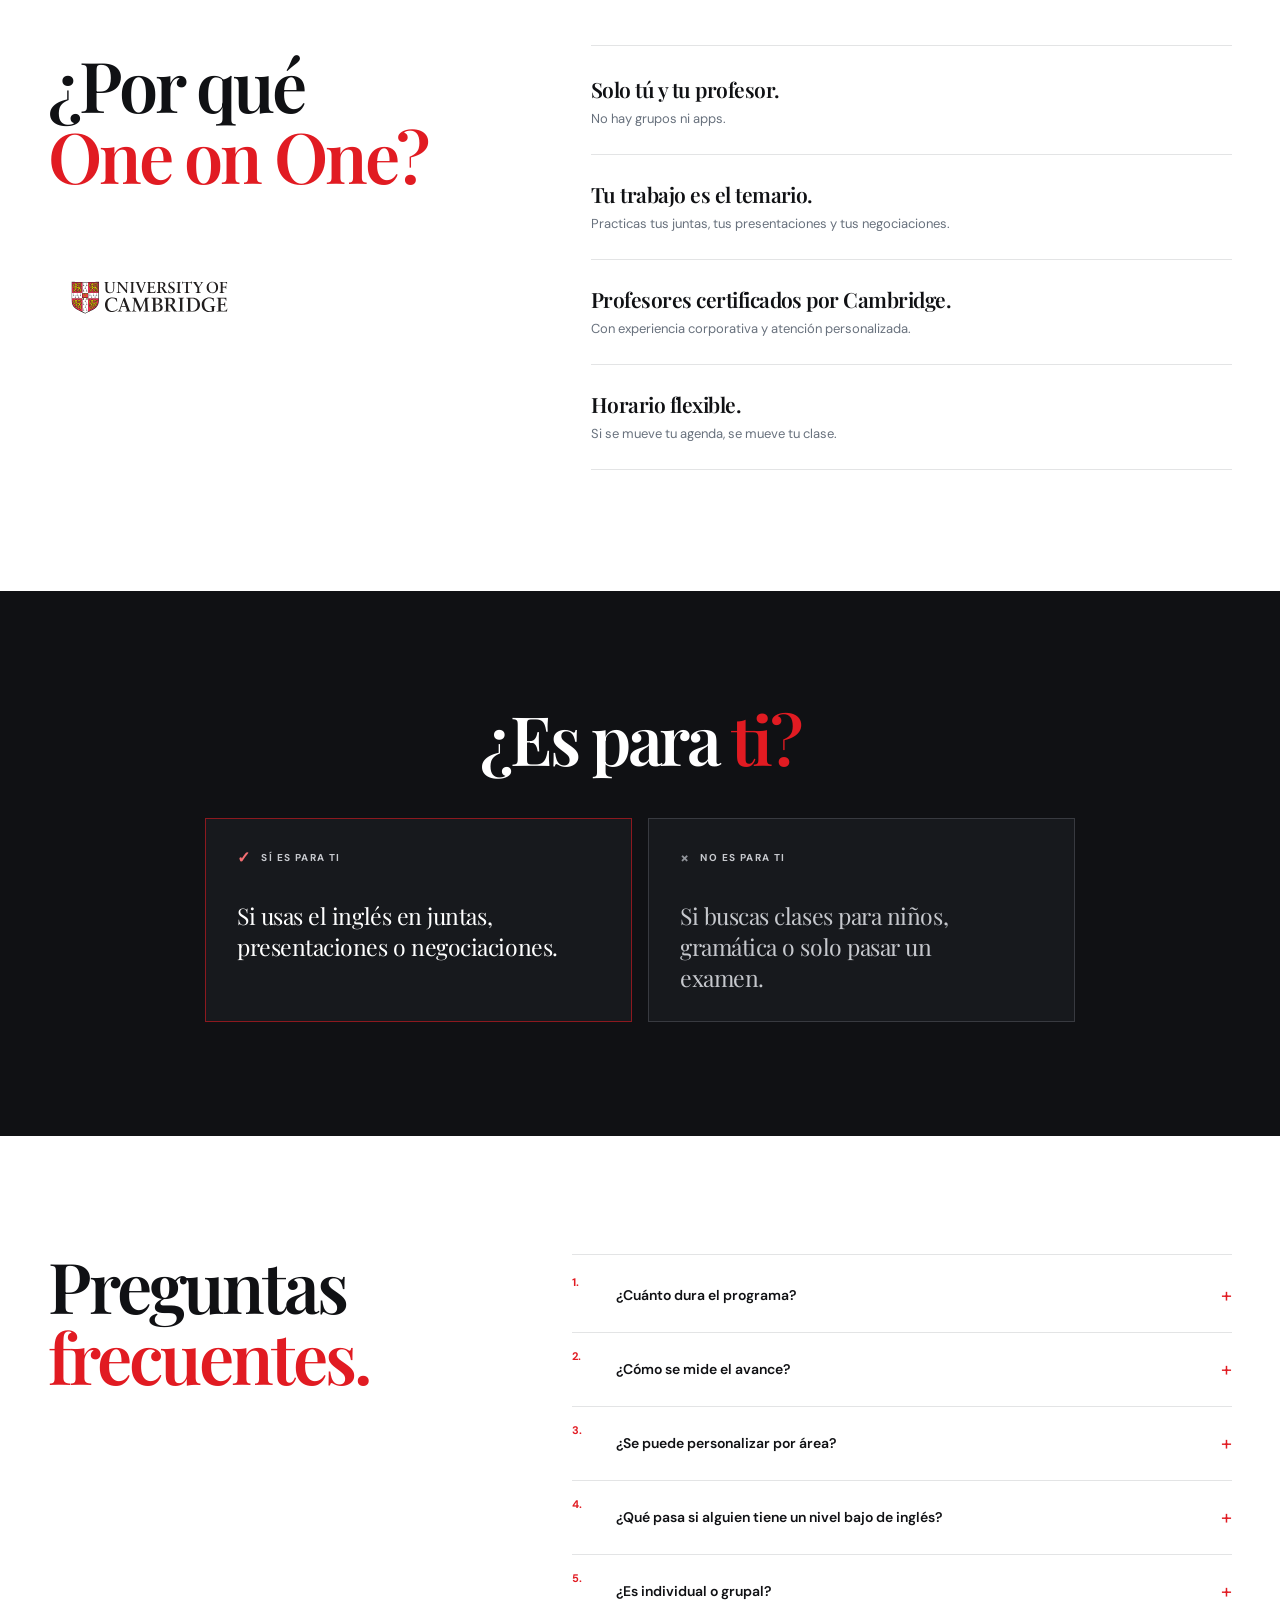
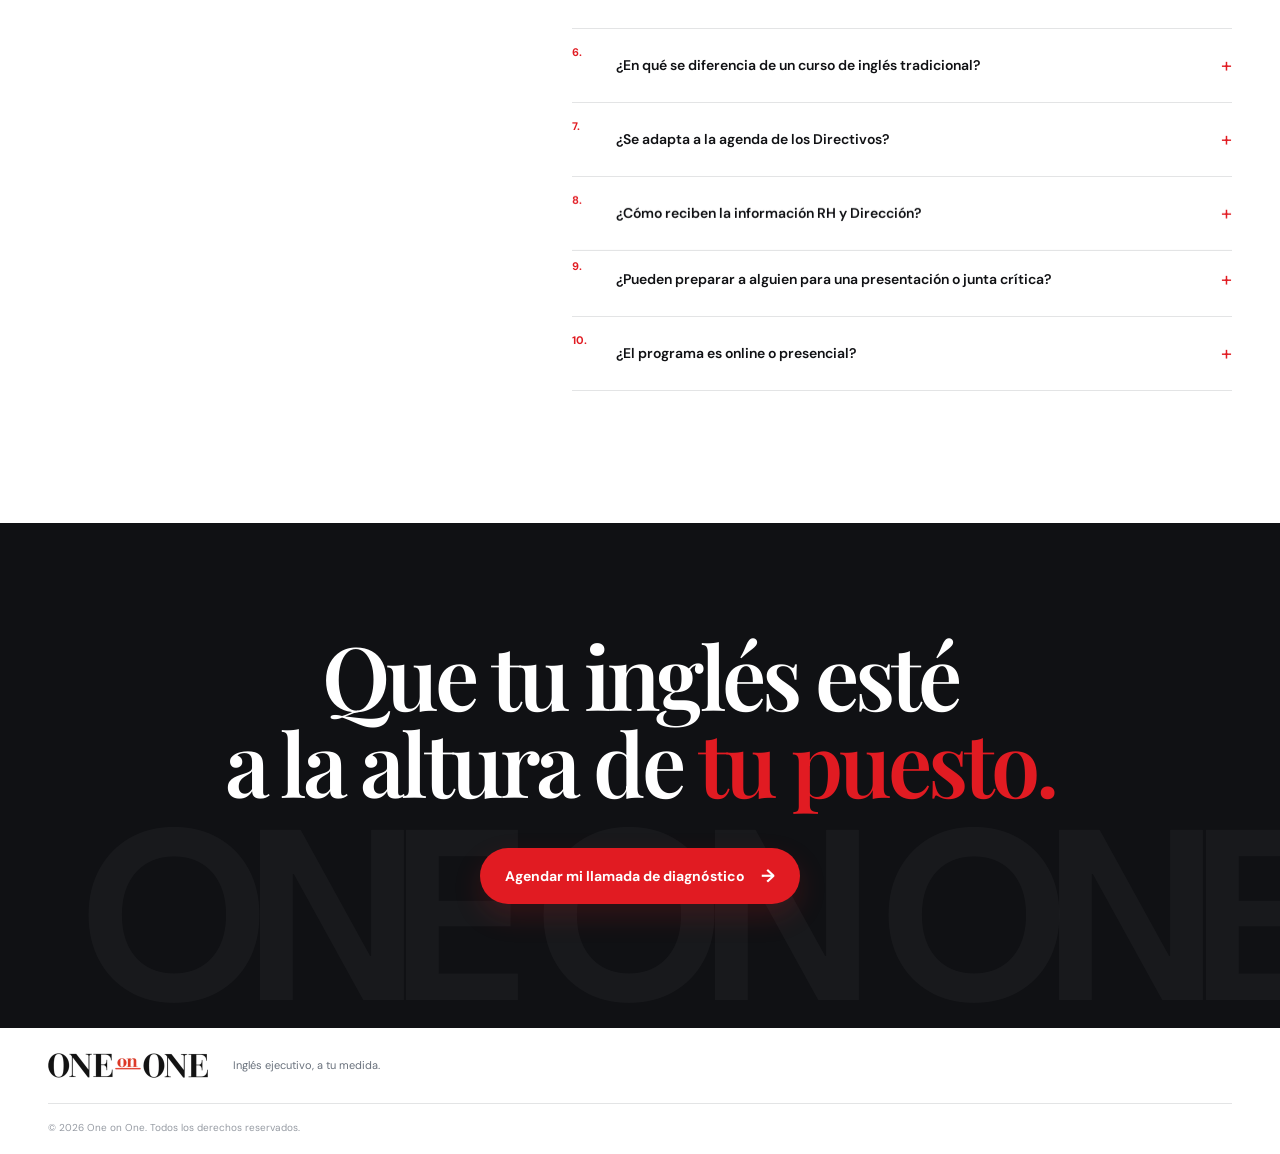
==== commit bc92cfa7: "Load balanced desktop method card styling" ====
--- a/v2/index.html
+++ b/v2/index.html
@@ -10,8 +10,8 @@
   <link rel="preconnect" href="https://fonts.gstatic.com" crossorigin>
   <link href="https://fonts.googleapis.com/css2?family=DM+Sans:wght@400;500;600;700&family=Playfair+Display:wght@500;600;700&display=swap" rel="stylesheet">
   <link rel="preload" as="image" href="assets/hero-diagnostico.jpg" fetchpriority="high">
-  <link rel="stylesheet" href="styles-v2.css?v=24">
-  <script src="script-v2.js?v=8" defer></script>
+  <link rel="stylesheet" href="styles-v2.css?v=26">
+  <script src="script-v2.js?v=9" defer></script>
 </head>
 <body>
   <header class="site-header" id="inicio">
@@ -205,26 +205,9 @@
     </div>
   </footer>
 
-  <section class="whatsapp-chat" id="whatsapp-chat" role="dialog" aria-label="Chat de One on One por WhatsApp" aria-hidden="true" inert>
-    <header class="whatsapp-chat-header">
-      <div class="whatsapp-chat-controls">
-        <button type="button" class="whatsapp-chat-minimize" aria-label="Minimizar chat">−</button>
-        <button type="button" class="whatsapp-chat-close" aria-label="Cerrar chat">×</button>
-      </div>
-    </header>
-    <div class="whatsapp-chat-messages" aria-live="polite">
-      <p class="whatsapp-message">¡Hola! 👋<br>Gracias por visitar <strong>One <span>on</span> One.</strong><br>¿En qué podemos ayudarte?<small></small></p>
-      <p class="whatsapp-message">Escríbenos aquí y con gusto te ayudamos por WhatsApp.<small></small></p>
-    </div>
-    <form class="whatsapp-chat-compose" action="https://wa.me/528125965394" method="get" target="_blank">
-      <label class="visually-hidden" for="whatsapp-message-input">Mensaje para One on One</label>
-      <textarea id="whatsapp-message-input" name="text" rows="2">Hola, me interesa el programa de inglés individual para líderes.</textarea>
-      <button type="submit" aria-label="Enviar mensaje por WhatsApp"><svg viewBox="0 0 24 24" aria-hidden="true"><path d="M3 20.5 22 12 3 3.5l2 7 9 1.5-9 1.5-2 7Z"/></svg></button>
-    </form>
-  </section>
-  <button class="floating-cta" type="button" aria-label="Abrir chat de WhatsApp" aria-controls="whatsapp-chat" aria-expanded="false">
+  <a class="floating-cta" href="https://wa.me/528125965394?text=Hola%2C%20me%20interesa%20el%20programa%20de%20ingl%C3%A9s%20individual%20para%20l%C3%ADderes." target="_blank" rel="noopener noreferrer" aria-label="Enviar mensaje a One on One por WhatsApp">
     <svg viewBox="0 0 24 24" aria-hidden="true"><path d="M20.52 3.48A11.87 11.87 0 0 0 12.08 0C5.54 0 .22 5.32.22 11.86c0 2.09.55 4.13 1.59 5.93L.12 24l6.36-1.66a11.86 11.86 0 0 0 5.6 1.42h.01c6.54 0 11.86-5.32 11.86-11.86 0-3.17-1.23-6.15-3.43-8.42ZM12.09 21.75h-.01a9.88 9.88 0 0 1-5.04-1.38l-.36-.21-3.77.99 1.01-3.67-.23-.38a9.86 9.86 0 0 1-1.51-5.24C2.18 6.43 6.62 1.99 12.09 1.99c2.65 0 5.14 1.03 7.02 2.92a9.86 9.86 0 0 1 2.91 7.02c0 5.47-4.45 9.82-9.93 9.82Zm5.41-7.38c-.3-.15-1.78-.88-2.05-.98-.27-.1-.47-.15-.67.15-.2.3-.77.98-.94 1.18-.17.2-.35.22-.65.07-.3-.15-1.27-.47-2.42-1.5-.9-.8-1.5-1.79-1.68-2.09-.17-.3-.02-.46.13-.61.14-.14.3-.35.45-.52.15-.17.2-.3.3-.5.1-.2.05-.37-.03-.52-.08-.15-.67-1.61-.92-2.2-.24-.58-.49-.5-.67-.51h-.57c-.2 0-.52.07-.79.37-.27.3-1.04 1.02-1.04 2.48s1.07 2.88 1.22 3.08c.15.2 2.1 3.21 5.08 4.5.71.31 1.26.49 1.69.63.71.23 1.36.2 1.87.12.57-.08 1.78-.73 2.03-1.44.25-.71.25-1.32.17-1.44-.07-.13-.27-.2-.57-.35Z"/></svg>
     <span>Agenda tu diagnóstico</span>
-  </button>
+  </a>
 </body>
 </html>
--- a/v2/styles-v2.css
+++ b/v2/styles-v2.css
@@ -87,9 +87,9 @@
 .section-heading-center{display:block;text-align:center}
 .section-heading-center h2{font-size:clamp(46px,5.4vw,70px)}
 .method-steps{display:grid;grid-template-columns:repeat(3,minmax(0,1fr));gap:18px;margin-top:55px}
-.method-step{position:relative;min-height:260px;padding:30px 30px 34px;border:1px solid #e6e5e2;border-radius:4px;background:#fff}
-.method-step h3{max-width:260px;margin:0 0 12px;font-family:var(--serif);font-size:25px;font-weight:600;line-height:1.18;letter-spacing:-.03em}
-.method-step p{max-width:290px;margin:0;color:#68717d;font-size:14px;line-height:1.65}
+.method-step{position:relative;display:flex;min-height:260px;flex-direction:column;align-items:center;justify-content:center;padding:34px;border:1px solid #e6e5e2;border-radius:4px;background:#fff;text-align:center}
+.method-step h3{max-width:290px;margin:0 auto 12px;font-family:var(--serif);font-size:25px;font-weight:600;line-height:1.18;letter-spacing:-.03em}
+.method-step p{max-width:310px;margin:0 auto;color:#68717d;font-size:14px;line-height:1.65}
 .diagnostic{padding:96px 0 110px}
 .diagnostic-panel{display:grid;grid-template-columns:1fr .95fr;overflow:hidden;background:#111317;color:#fff;border-radius:6px}
 .diagnostic-intro{padding:clamp(38px,6vw,78px);background:var(--red)}
@@ -165,25 +165,9 @@
 .footer p{margin:0;color:#69717c;font-size:11px}
 .footer>a:not(.brand){margin-left:auto;color:#41464f;font-size:11px;font-weight:700}
 .footer small{width:100%;padding-top:17px;border-top:1px solid var(--line);color:#969ba3;font-size:10px}
-.floating-cta{position:fixed;right:24px;bottom:22px;z-index:40;display:inline-flex;align-items:center;justify-content:center;gap:10px;min-height:54px;padding:0 21px;border:1px solid rgba(255,255,255,.18);border-radius:999px;background:#25d366;color:#fff;box-shadow:0 14px 34px rgba(16,17,20,.22);font-size:12px;font-weight:700;transition:transform .2s,background .2s}
+.floating-cta{position:fixed;right:24px;bottom:22px;z-index:40;display:inline-flex;align-items:center;justify-content:center;gap:10px;min-height:54px;padding:0 21px;border:1px solid rgba(255,255,255,.18);border-radius:999px;background:#25d366;color:#fff;box-shadow:0 14px 34px rgba(16,17,20,.22);font-size:12px;font-weight:700;text-decoration:none;transition:transform .2s,background .2s}
 .floating-cta:hover{transform:translateY(-3px);background:#1fbd5b}
 .floating-cta svg{width:19px;height:19px;fill:#fff}
-.visually-hidden{position:absolute;width:1px;height:1px;padding:0;margin:-1px;overflow:hidden;clip:rect(0,0,0,0);white-space:nowrap;border:0}
-.whatsapp-chat{position:fixed;right:24px;bottom:96px;z-index:45;display:flex;flex-direction:column;width:min(520px,calc(100vw - 48px));height:min(620px,65dvh);min-height:min(420px,calc(100dvh - 120px));overflow:hidden;border-radius:25px;background:#f0e6d7;box-shadow:0 24px 70px rgba(17,18,20,.28);opacity:0;visibility:hidden;transform:translateY(14px) scale(.98);transform-origin:bottom right;transition:opacity .22s,transform .22s,visibility .22s}
-.whatsapp-chat.is-open{opacity:1;visibility:visible;transform:translateY(0) scale(1)}
-.whatsapp-chat-header{display:flex;flex:none;align-items:center;justify-content:flex-end;min-height:72px;padding:0 20px;background:#006b5f;color:#fff}
-.whatsapp-chat-controls{display:flex;align-items:center;gap:18px}
-.whatsapp-chat-controls button{width:28px;height:34px;padding:0;border:0;background:transparent;color:#fff;font:500 32px/1 var(--sans);cursor:pointer}
-.whatsapp-chat-minimize{transform:translateY(-4px)}
-.whatsapp-chat-messages{display:flex;flex:1;min-height:0;flex-direction:column;justify-content:flex-end;gap:12px;overflow:auto;padding:24px 20px;background-color:#f0e6d7;background-image:radial-gradient(circle at 14px 14px,rgba(154,130,101,.06) 2px,transparent 3px);background-size:42px 42px}
-.whatsapp-message{position:relative;width:fit-content;max-width:82%;margin:0;padding:14px 16px 20px;border-radius:5px 20px 20px;background:#fff;color:#17191d;font:400 16px/1.4 var(--sans);box-shadow:0 2px 2px rgba(22,22,22,.08)}
-.whatsapp-message strong{font-weight:700}.whatsapp-message strong span{color:var(--red)}
-.whatsapp-message small{position:absolute;right:13px;bottom:5px;color:#9aa0a8;font:10px/1 var(--sans)}
-.whatsapp-message small::after{content:"9:11 a.m."}
-.whatsapp-chat-compose{display:flex;flex:none;align-items:center;gap:10px;margin:0 14px 14px;padding:9px 9px 9px 16px;border-radius:40px;background:#fff;box-shadow:0 2px 2px rgba(22,22,22,.08)}
-.whatsapp-chat-compose textarea{flex:1;min-width:0;max-height:100px;resize:none;border:0;outline:0;background:transparent;color:#282b30;font:400 16px/1.35 var(--sans)}
-.whatsapp-chat-compose button{display:grid;flex:none;place-items:center;width:52px;height:52px;border:0;border-radius:50%;background:#00a884;color:#fff;cursor:pointer}
-.whatsapp-chat-compose button svg{width:26px;height:26px;fill:currentColor}
 .floating-cta{cursor:pointer}
 @media(max-width:1050px){
   .container{width:min(calc(100% - 64px),var(--max))}
@@ -323,16 +307,6 @@
   .footer>a:not(.brand){font-size:10px}
   .floating-cta{right:14px;bottom:14px;min-height:48px;padding:0 15px;gap:8px;font-size:11px}
   .floating-cta svg{width:17px;height:17px}
-  .floating-cta.is-chat-open{width:58px;min-height:58px;padding:0;border-radius:50%}
-  .floating-cta.is-chat-open span{display:none}
-  .floating-cta.is-chat-open svg{width:28px;height:28px}
-  .whatsapp-chat{right:12px;bottom:76px;width:calc(100vw - 24px);height:min(500px,calc(100dvh - 105px));min-height:min(370px,calc(100dvh - 100px));border-radius:22px}
-  .whatsapp-chat-header{min-height:58px;padding:0 16px}
-  .whatsapp-chat-messages{padding:18px 14px;gap:10px}
-  .whatsapp-message{max-width:86%;padding:12px 14px 19px;font-size:14px}
-  .whatsapp-chat-compose{margin:0 10px 10px;padding:8px 8px 8px 14px}
-  .whatsapp-chat-compose textarea{font-size:15px}
-  .whatsapp-chat-compose button{width:46px;height:46px}
 }
 /* Minimal scroll motion: small reveals and a restrained parallax drift. */
 html.motion-ready [data-motion]{
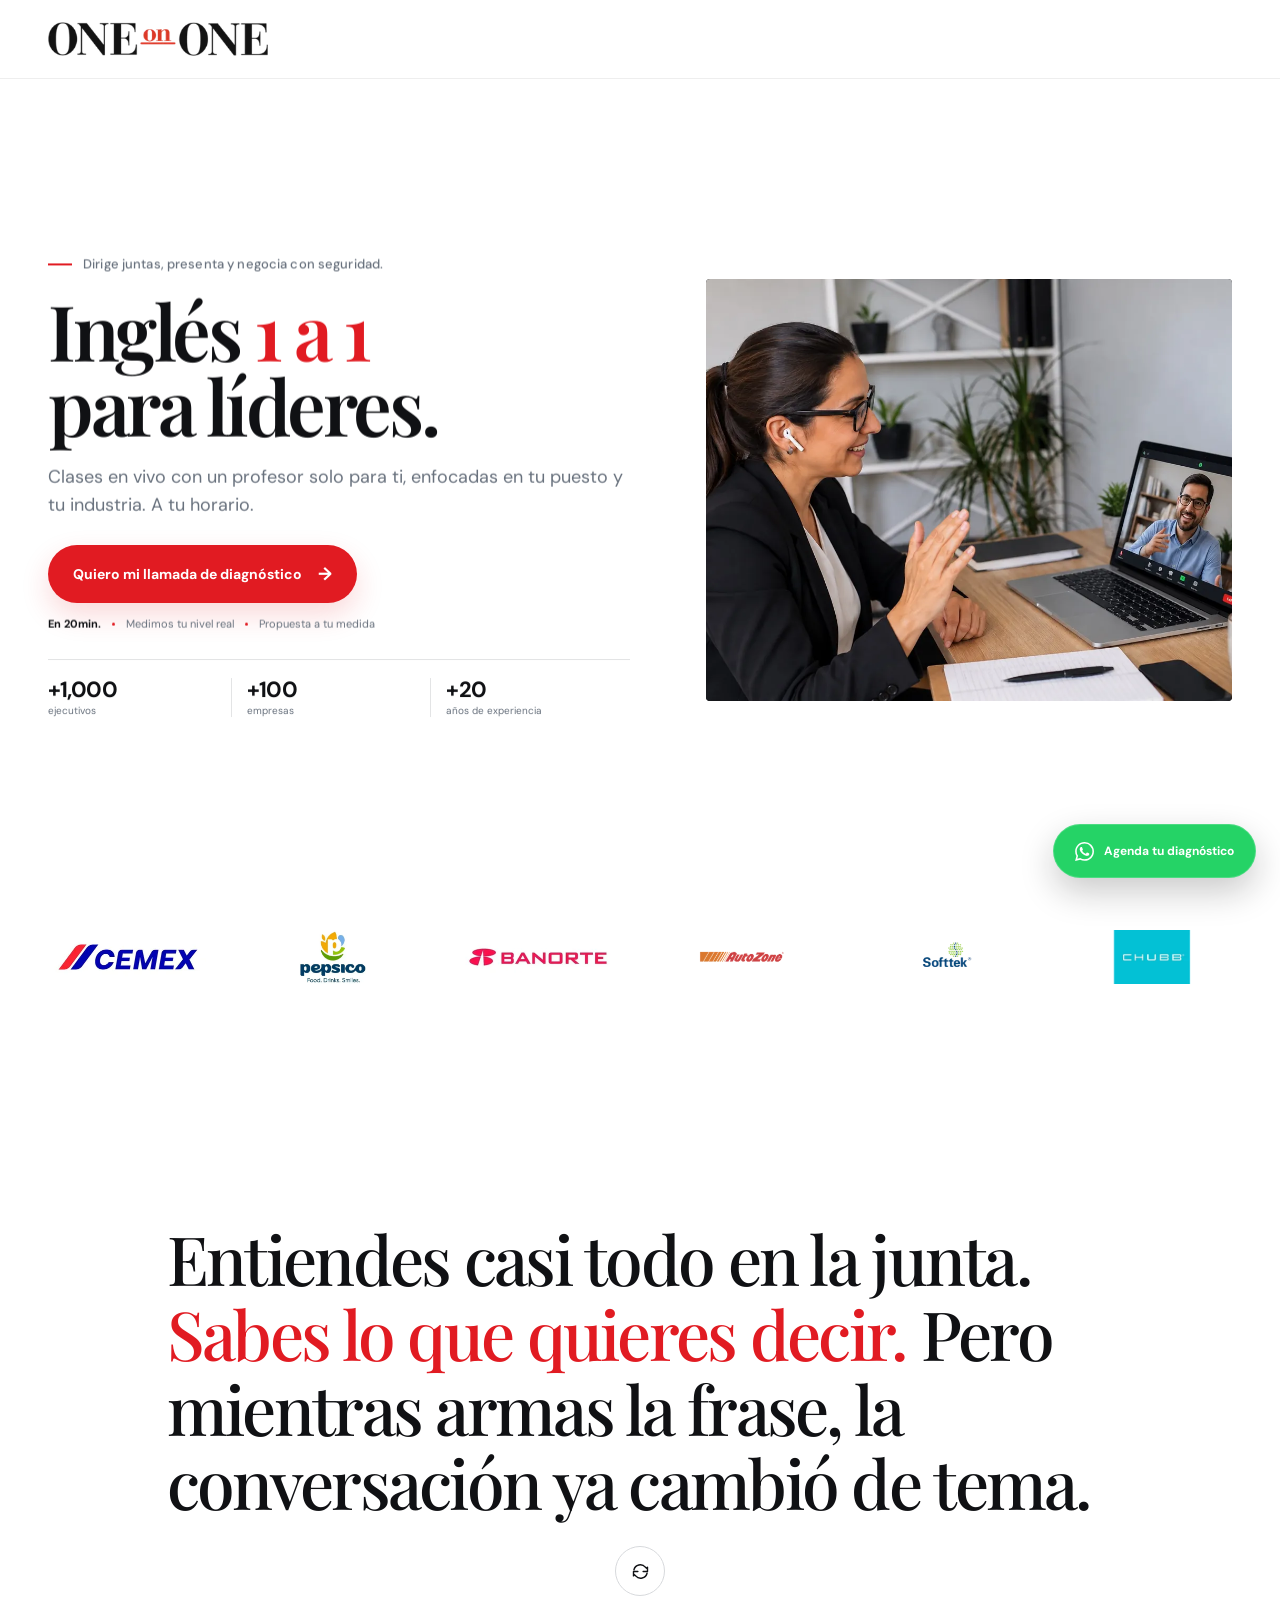
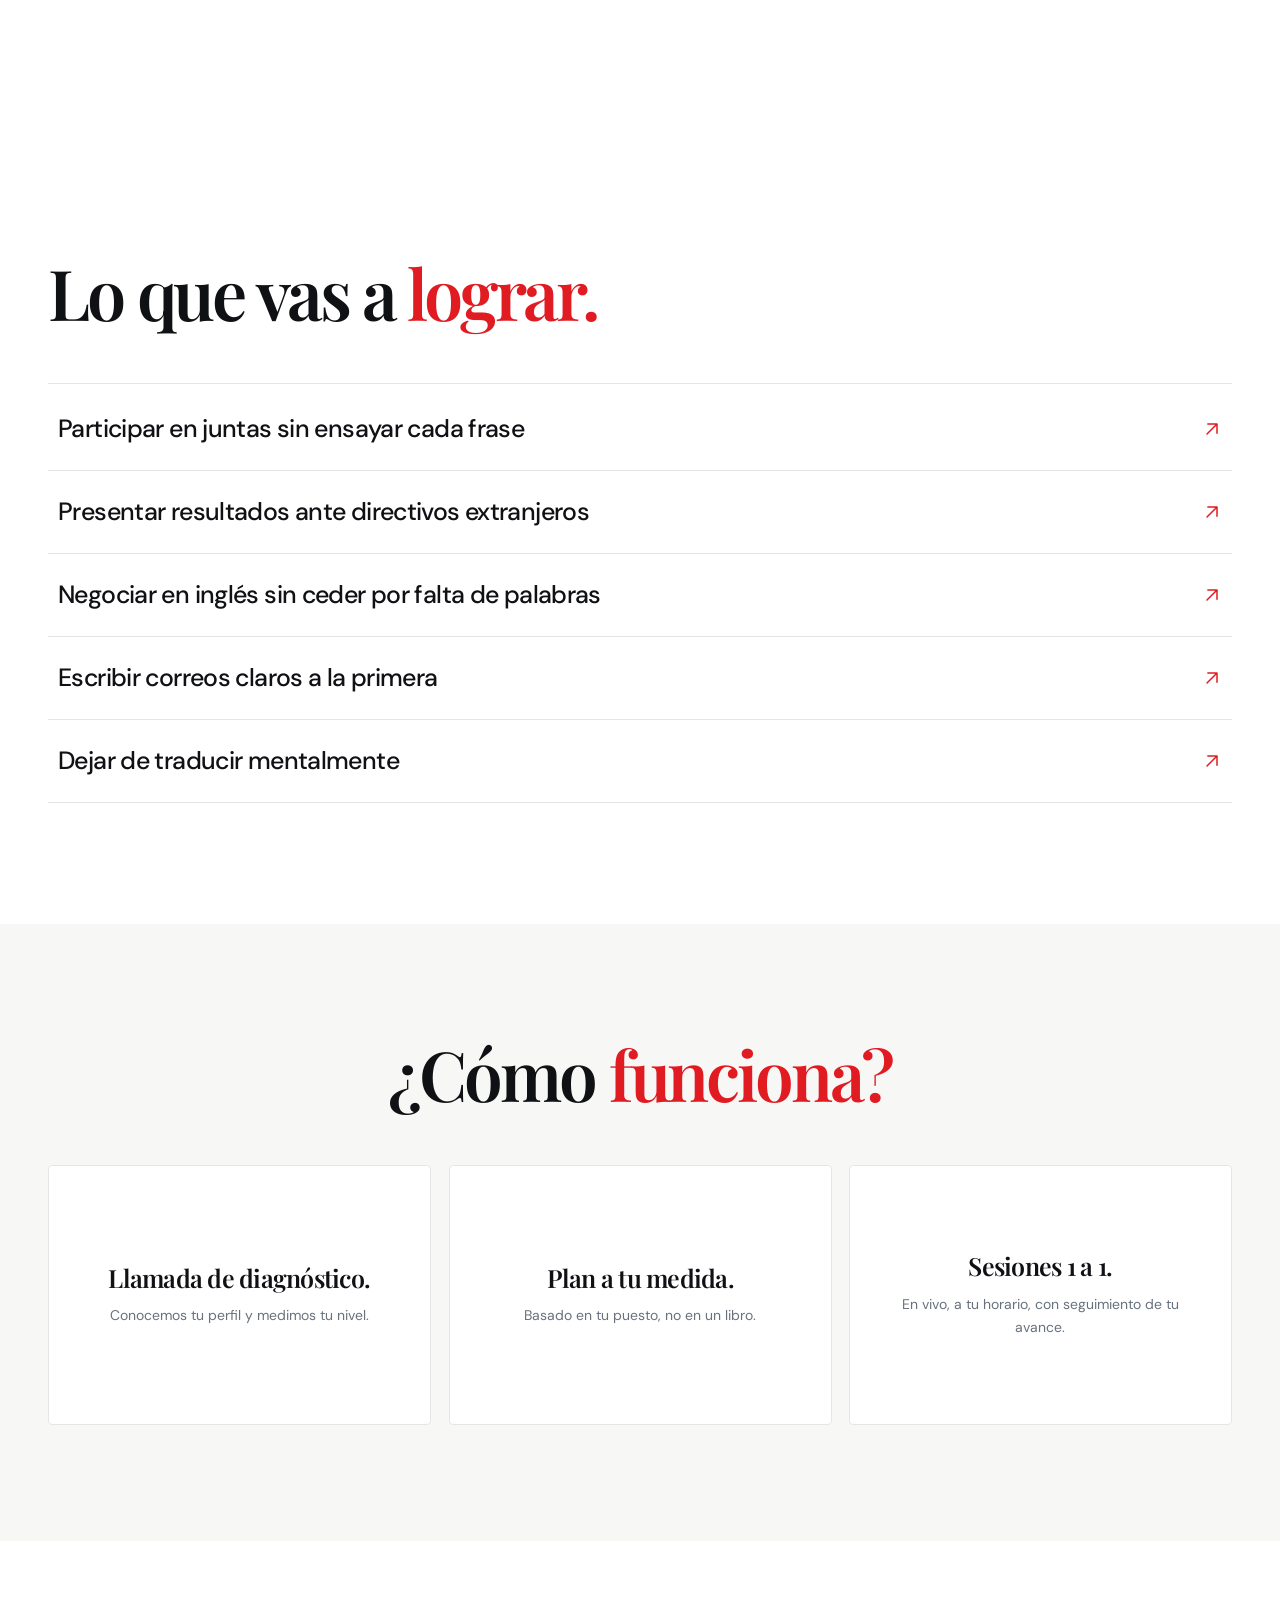
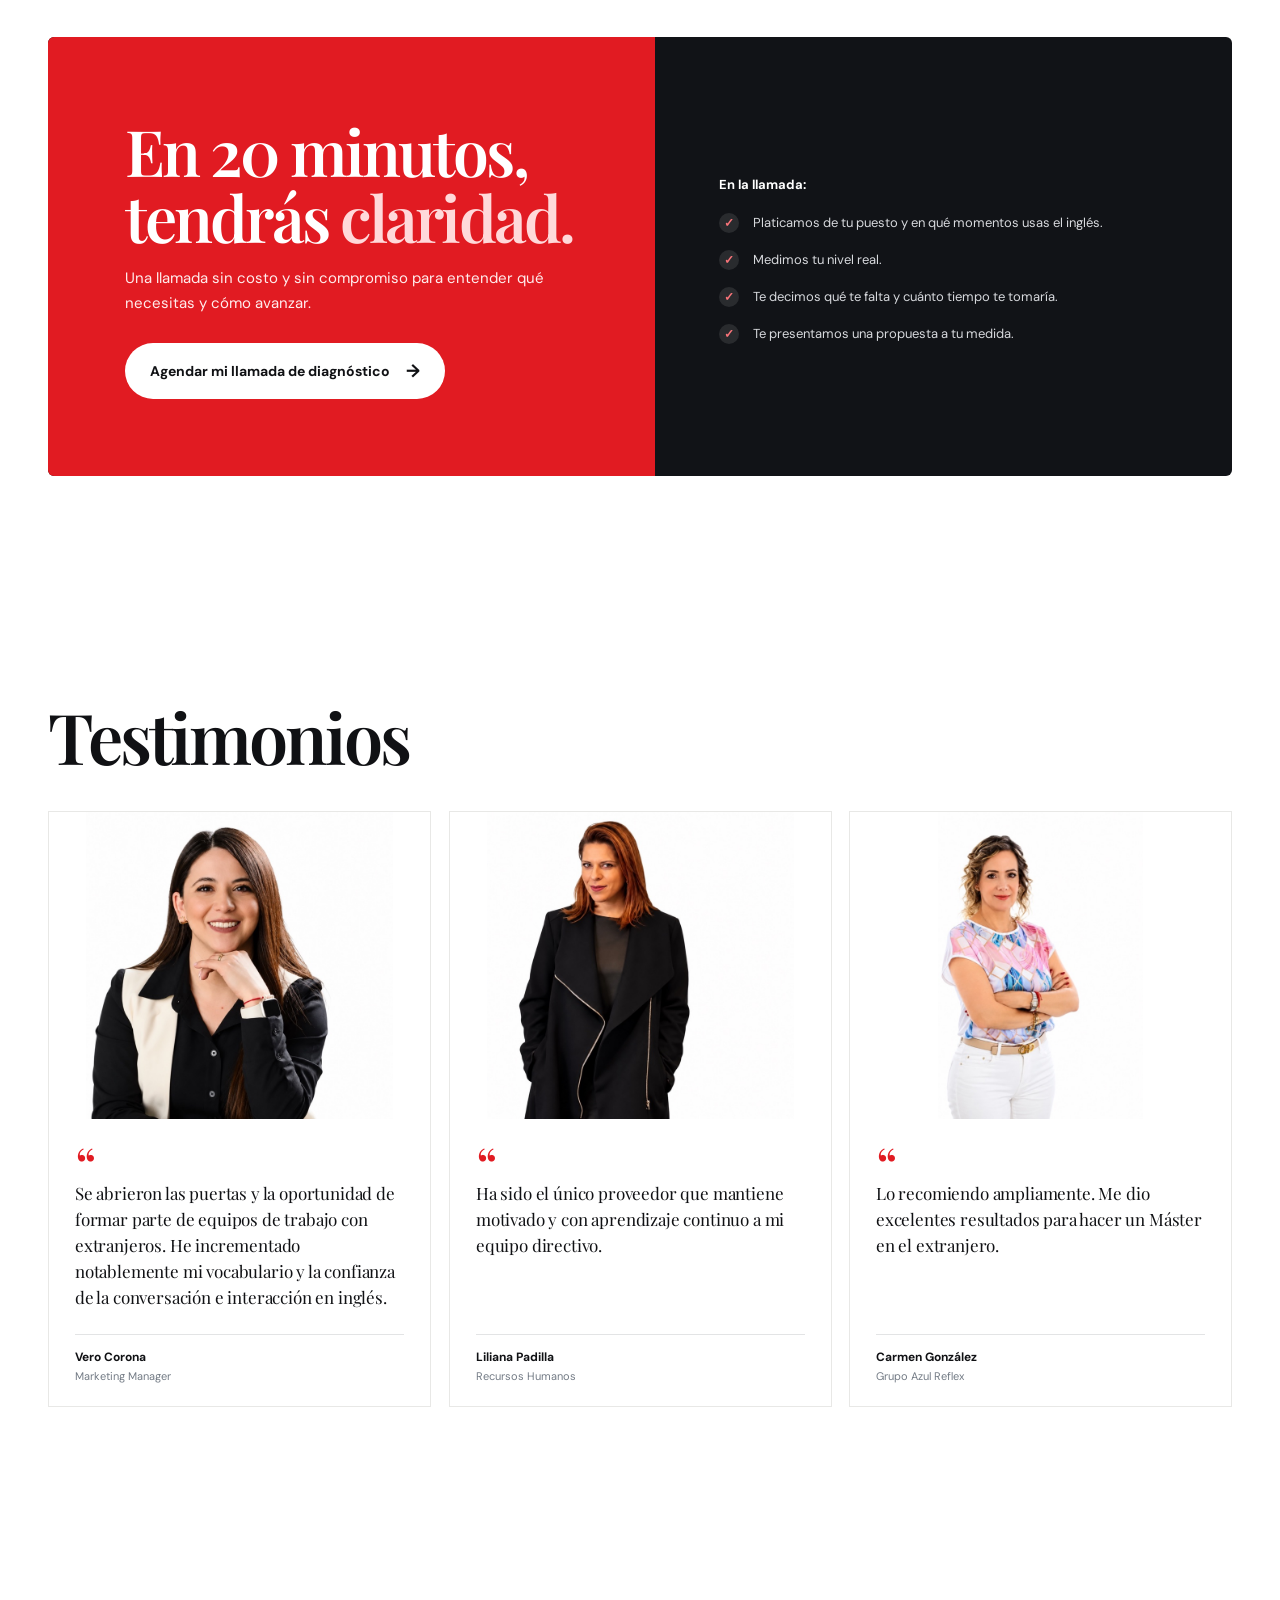
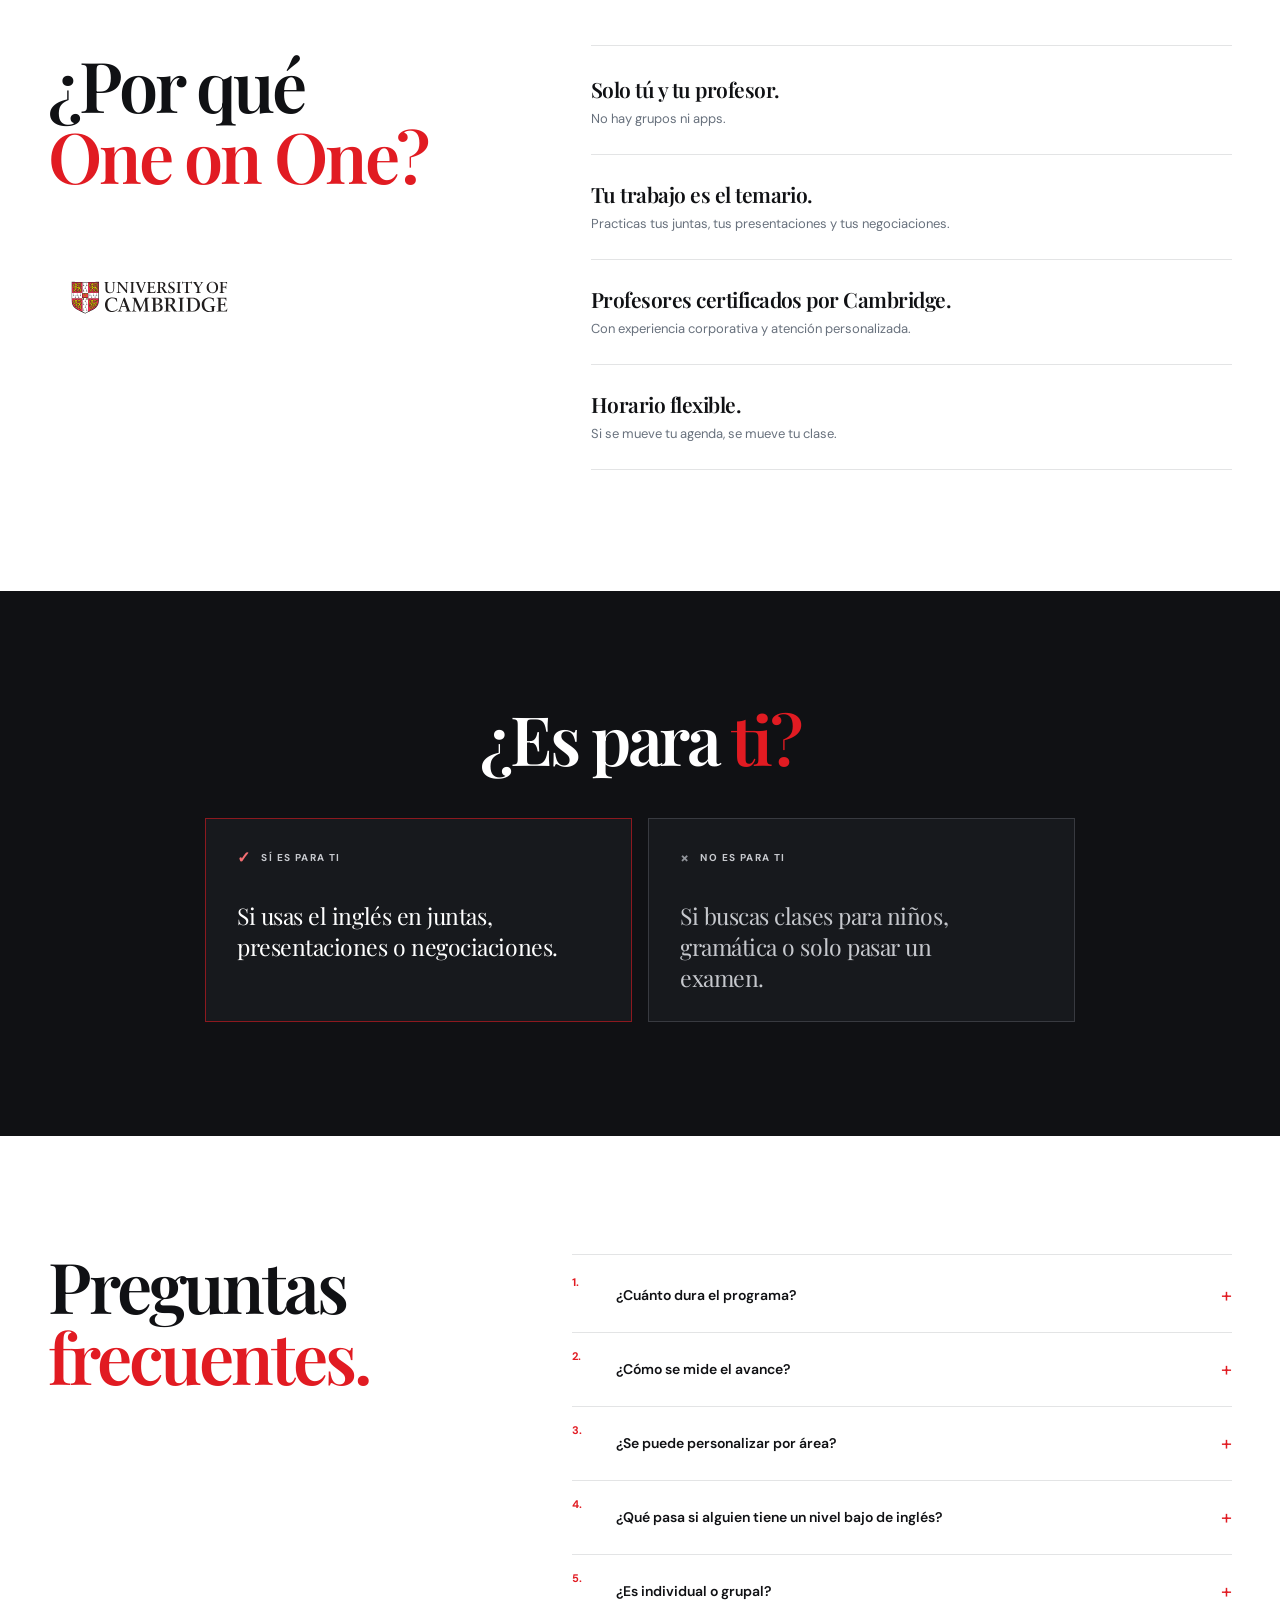
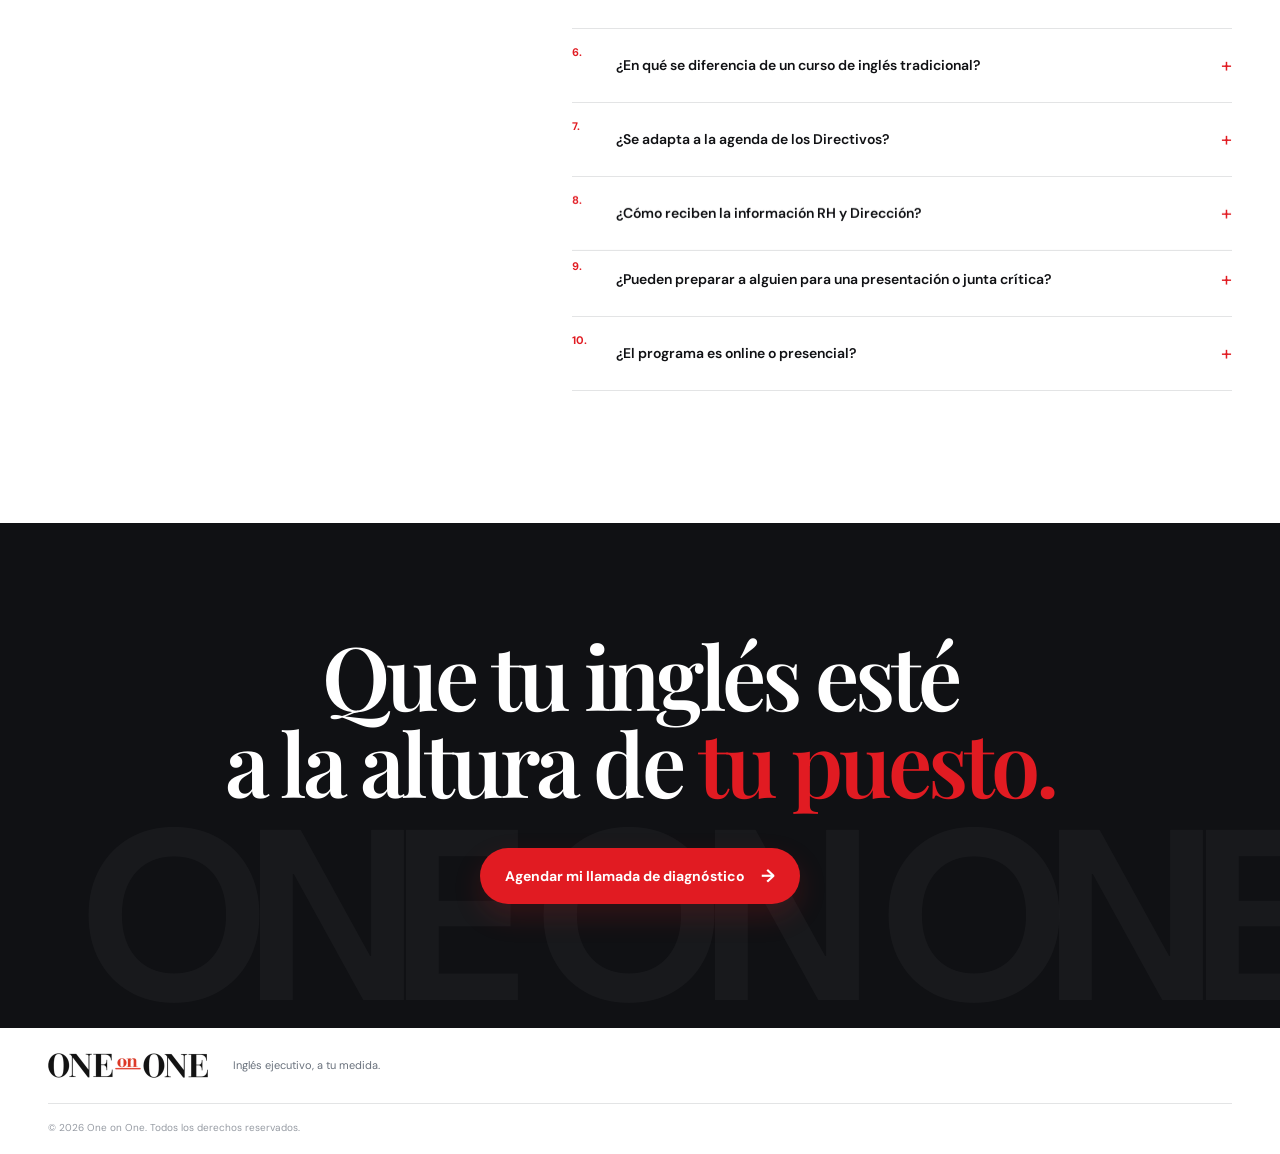
==== commit d0da7dc2: "Optimize mobile hero image and font loading" ====
--- a/v2/index.html
+++ b/v2/index.html
@@ -8,9 +8,9 @@
   <title>Inglés 1 a 1 para líderes | One on One</title>
   <link rel="preconnect" href="https://fonts.googleapis.com">
   <link rel="preconnect" href="https://fonts.gstatic.com" crossorigin>
-  <link href="https://fonts.googleapis.com/css2?family=DM+Sans:wght@400;500;600;700&family=Playfair+Display:wght@500;600;700&display=swap" rel="stylesheet">
-  <link rel="preload" as="image" href="assets/hero-diagnostico.jpg" fetchpriority="high">
-  <link rel="stylesheet" href="styles-v2.css?v=26">
+  <link href="https://fonts.googleapis.com/css2?family=DM+Sans:wght@400;500;600;700&family=Playfair+Display:wght@500;600;700&display=swap" rel="stylesheet" media="print" onload="this.media='all'">
+  <noscript><link href="https://fonts.googleapis.com/css2?family=DM+Sans:wght@400;500;600;700&family=Playfair+Display:wght@500;600;700&display=swap" rel="stylesheet"></noscript>
+  <link rel="stylesheet" href="styles-v2.css?v=29">
   <script src="script-v2.js?v=9" defer></script>
 </head>
 <body>
@@ -29,7 +29,7 @@
           <p class="hero-eyebrow">Dirige juntas, presenta y negocia con seguridad.</p>
           <h1 id="hero-title">Inglés <em>1 a 1</em><br>para líderes.</h1>
           <p class="hero-sub">Clases en vivo con un profesor solo para ti, enfocadas en tu puesto y tu industria. A tu horario.</p>
-          <a class="button button-primary hero-cta" href="https://wa.me/528125965394?text=Hola%2C%20quiero%20agendar%20mi%20llamada%20de%20diagn%C3%B3stico%20de%20ingl%C3%A9s." target="_blank" rel="noopener noreferrer">Quiero mi llamada de diagnóstico <span aria-hidden="true">→</span></a>
+          <a class="button button-primary hero-cta" href="https://wa.me/528131297975?text=Hola%2C%20quiero%20agendar%20mi%20llamada%20de%20diagn%C3%B3stico%20de%20ingl%C3%A9s." target="_blank" rel="noopener noreferrer">Quiero mi llamada de diagnóstico <span aria-hidden="true">→</span></a>
           <p class="hero-note"><span>En 20min.</span><i></i><span>Medimos tu nivel real</span><i></i><span>Propuesta a tu medida</span></p>
           <div class="hero-proof" aria-label="Más de mil ejecutivos, cien empresas y veinte años de experiencia">
             <div class="proof-stats">
@@ -40,7 +40,7 @@
           </div>
         </div>
         <figure class="hero-visual">
-          <img src="assets/hero-diagnostico.jpg" alt="Profesional practicando inglés en una videollamada individual" width="1536" height="1024" fetchpriority="high">
+          <img src="[data-uri]" alt="Profesional practicando inglés en una videollamada individual" width="1200" height="800" fetchpriority="high">
         </figure>
       </div>
     </section>
@@ -107,7 +107,7 @@
         <div class="diagnostic-intro">
           <h2 id="diagnostic-title">En 20 minutos,<br>tendrás <em>claridad.</em></h2>
           <p>Una llamada sin costo y sin compromiso para entender qué necesitas y cómo avanzar.</p>
-          <a class="button button-white" href="https://wa.me/528125965394?text=Hola%2C%20quiero%20agendar%20mi%20llamada%20de%20diagn%C3%B3stico%20de%20ingl%C3%A9s." target="_blank" rel="noopener noreferrer">Agendar mi llamada de diagnóstico <span aria-hidden="true">→</span></a>
+          <a class="button button-white" href="https://wa.me/528131297975?text=Hola%2C%20quiero%20agendar%20mi%20llamada%20de%20diagn%C3%B3stico%20de%20ingl%C3%A9s." target="_blank" rel="noopener noreferrer">Agendar mi llamada de diagnóstico <span aria-hidden="true">→</span></a>
         </div>
         <div class="diagnostic-details">
           <p class="detail-kicker">En la llamada:</p>
@@ -191,7 +191,7 @@
     <section class="closing section-dark" id="agenda" aria-labelledby="closing-title">
       <div class="container closing-content">
         <h2 id="closing-title">Que tu inglés esté<br>a la altura de <em>tu puesto.</em></h2>
-        <a class="button button-primary" href="https://wa.me/528125965394?text=Hola%2C%20quiero%20agendar%20mi%20llamada%20de%20diagn%C3%B3stico%20de%20ingl%C3%A9s." target="_blank" rel="noopener noreferrer">Agendar mi llamada de diagnóstico <span aria-hidden="true">→</span></a>
+        <a class="button button-primary" href="https://wa.me/528131297975?text=Hola%2C%20quiero%20agendar%20mi%20llamada%20de%20diagn%C3%B3stico%20de%20ingl%C3%A9s." target="_blank" rel="noopener noreferrer">Agendar mi llamada de diagnóstico <span aria-hidden="true">→</span></a>
       </div>
       <div class="closing-watermark" aria-hidden="true">ONE ON ONE</div>
     </section>
@@ -205,7 +205,7 @@
     </div>
   </footer>
 
-  <a class="floating-cta" href="https://wa.me/528125965394?text=Hola%2C%20me%20interesa%20el%20programa%20de%20ingl%C3%A9s%20individual%20para%20l%C3%ADderes." target="_blank" rel="noopener noreferrer" aria-label="Enviar mensaje a One on One por WhatsApp">
+  <a class="floating-cta" href="https://wa.me/528131297975?text=Hola%2C%20me%20interesa%20el%20programa%20de%20ingl%C3%A9s%20individual%20para%20l%C3%ADderes." target="_blank" rel="noopener noreferrer" aria-label="Enviar mensaje a One on One por WhatsApp">
     <svg viewBox="0 0 24 24" aria-hidden="true"><path d="M20.52 3.48A11.87 11.87 0 0 0 12.08 0C5.54 0 .22 5.32.22 11.86c0 2.09.55 4.13 1.59 5.93L.12 24l6.36-1.66a11.86 11.86 0 0 0 5.6 1.42h.01c6.54 0 11.86-5.32 11.86-11.86 0-3.17-1.23-6.15-3.43-8.42ZM12.09 21.75h-.01a9.88 9.88 0 0 1-5.04-1.38l-.36-.21-3.77.99 1.01-3.67-.23-.38a9.86 9.86 0 0 1-1.51-5.24C2.18 6.43 6.62 1.99 12.09 1.99c2.65 0 5.14 1.03 7.02 2.92a9.86 9.86 0 0 1 2.91 7.02c0 5.47-4.45 9.82-9.93 9.82Zm5.41-7.38c-.3-.15-1.78-.88-2.05-.98-.27-.1-.47-.15-.67.15-.2.3-.77.98-.94 1.18-.17.2-.35.22-.65.07-.3-.15-1.27-.47-2.42-1.5-.9-.8-1.5-1.79-1.68-2.09-.17-.3-.02-.46.13-.61.14-.14.3-.35.45-.52.15-.17.2-.3.3-.5.1-.2.05-.37-.03-.52-.08-.15-.67-1.61-.92-2.2-.24-.58-.49-.5-.67-.51h-.57c-.2 0-.52.07-.79.37-.27.3-1.04 1.02-1.04 2.48s1.07 2.88 1.22 3.08c.15.2 2.1 3.21 5.08 4.5.71.31 1.26.49 1.69.63.71.23 1.36.2 1.87.12.57-.08 1.78-.73 2.03-1.44.25-.71.25-1.32.17-1.44-.07-.13-.27-.2-.57-.35Z"/></svg>
     <span>Agenda tu diagnóstico</span>
   </a>
--- a/v2/styles-v2.css
+++ b/v2/styles-v2.css
@@ -195,10 +195,11 @@
   .client-logos{padding:21px 0 24px}
   .proof-logos{display:grid;grid-template-columns:repeat(3,minmax(0,1fr));justify-items:center;gap:18px 15px}
   .proof-logos img{max-width:none;height:48px}
-  .problem{padding:82px 0 90px}
-  .problem-flip-card{min-height:clamp(520px,145vw,700px)}
+  .problem{padding:38px 0 30px}
+  .problem-flip-card{min-height:clamp(360px,82vw,430px)}
   .problem-flip-face h2,.problem-flip-face p{font-size:clamp(32px,8vw,42px);line-height:1.12}
-  .problem-flip-face{padding:24px}
+  .problem-flip-face{padding:24px 24px 82px}
+  .problem-flip-button{bottom:18px;width:48px;height:48px}
   .outcomes,.why,.faq{padding:86px 0 92px}
   .section-heading{grid-template-columns:1fr;gap:0}
   .section-heading h2{font-size:clamp(44px,8vw,62px)}
@@ -247,10 +248,13 @@
   .hero-visual{aspect-ratio:1.25}
   .proof-logos{gap:15px 11px}
   .proof-logos img{height:42px}
-  .problem{padding:66px 0 72px}
-  .problem-flip-card{min-height:clamp(540px,150vw,700px)}
+  .problem{padding:14px 0 8px}
+  .problem-flip-card{min-height:clamp(260px,70vw,300px)}
   .problem-flip-face h2,.problem-flip-face p{font-size:clamp(32px,8vw,40px);line-height:1.12}
-  .outcomes,.why,.faq{padding:69px 0 74px}
+  .problem-flip-face{padding:18px 18px 62px}
+  .problem-flip-button{bottom:8px;width:46px;height:46px}
+  .outcomes{padding:40px 0 74px}
+  .why,.faq{padding:69px 0 74px}
   .section-heading{gap:0}
   .section-heading h2{font-size:44px;line-height:1.03}
   .outcomes-list{margin-top:31px}
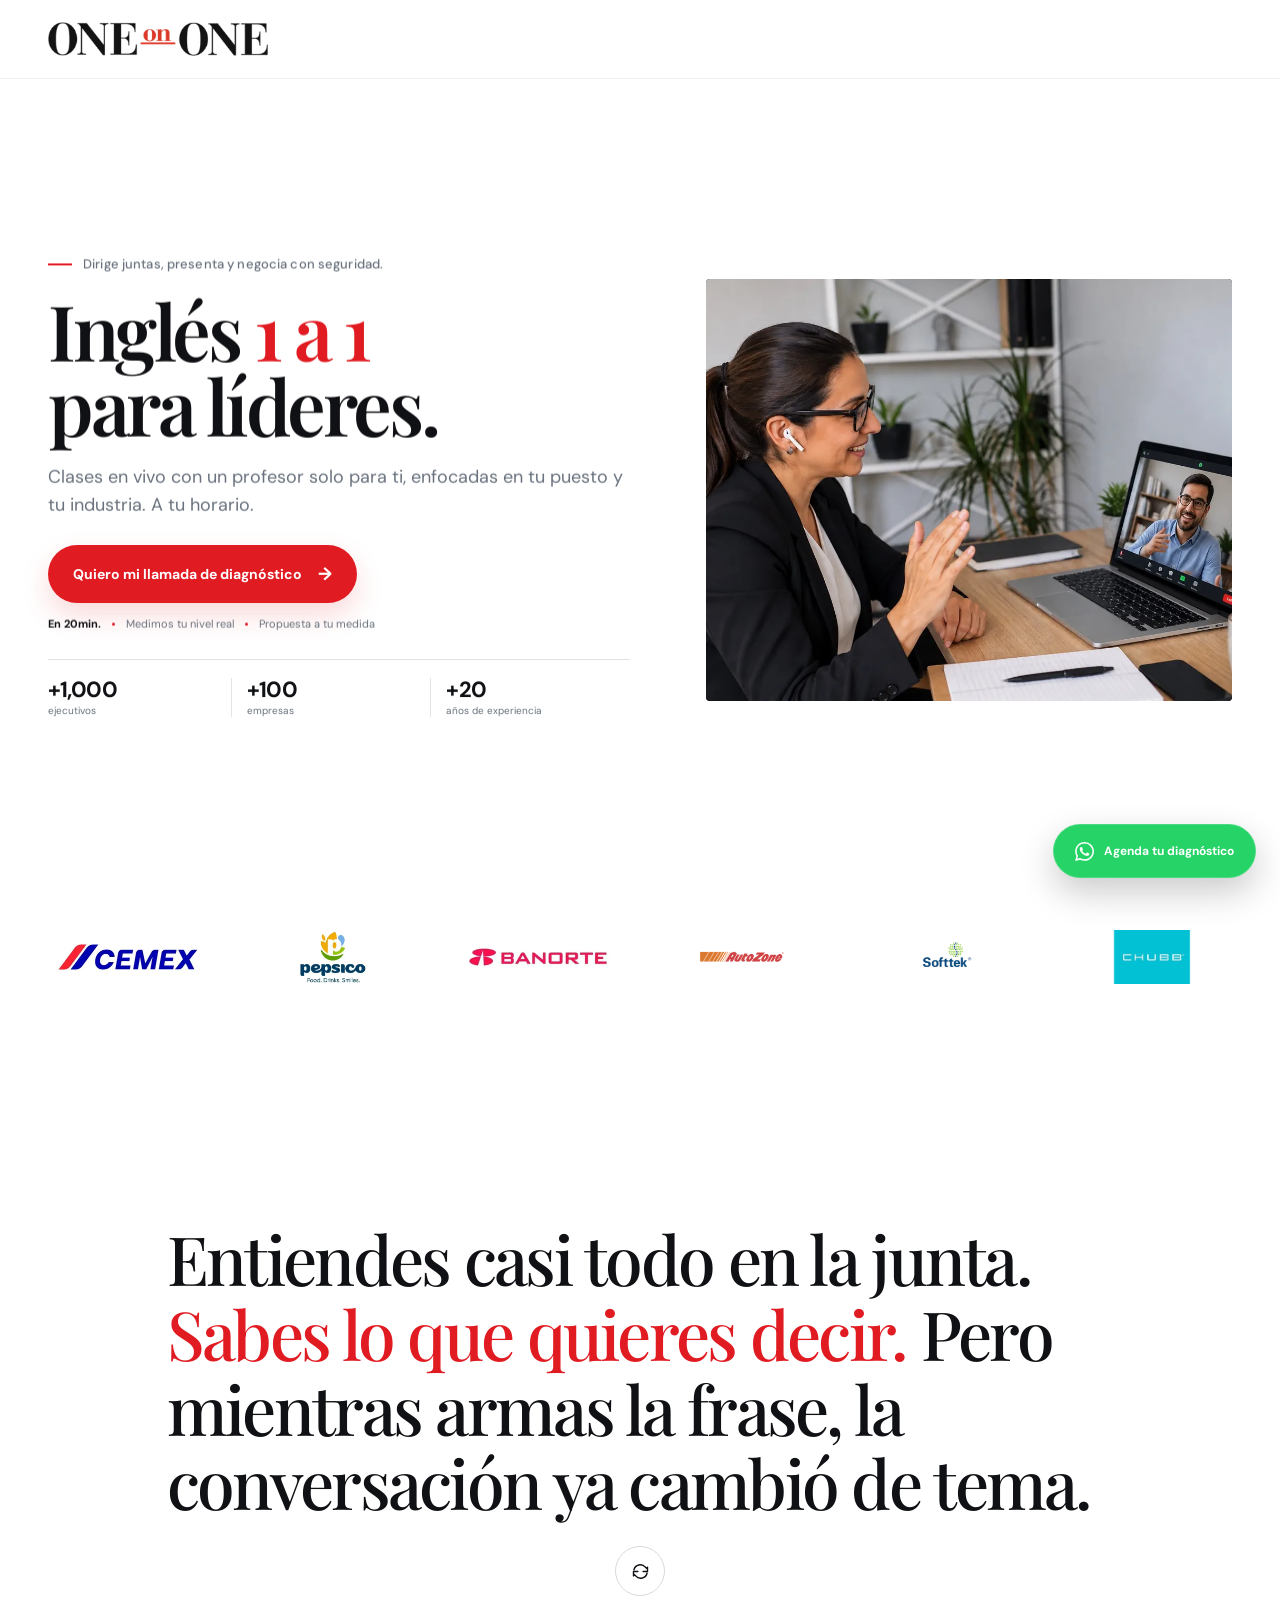
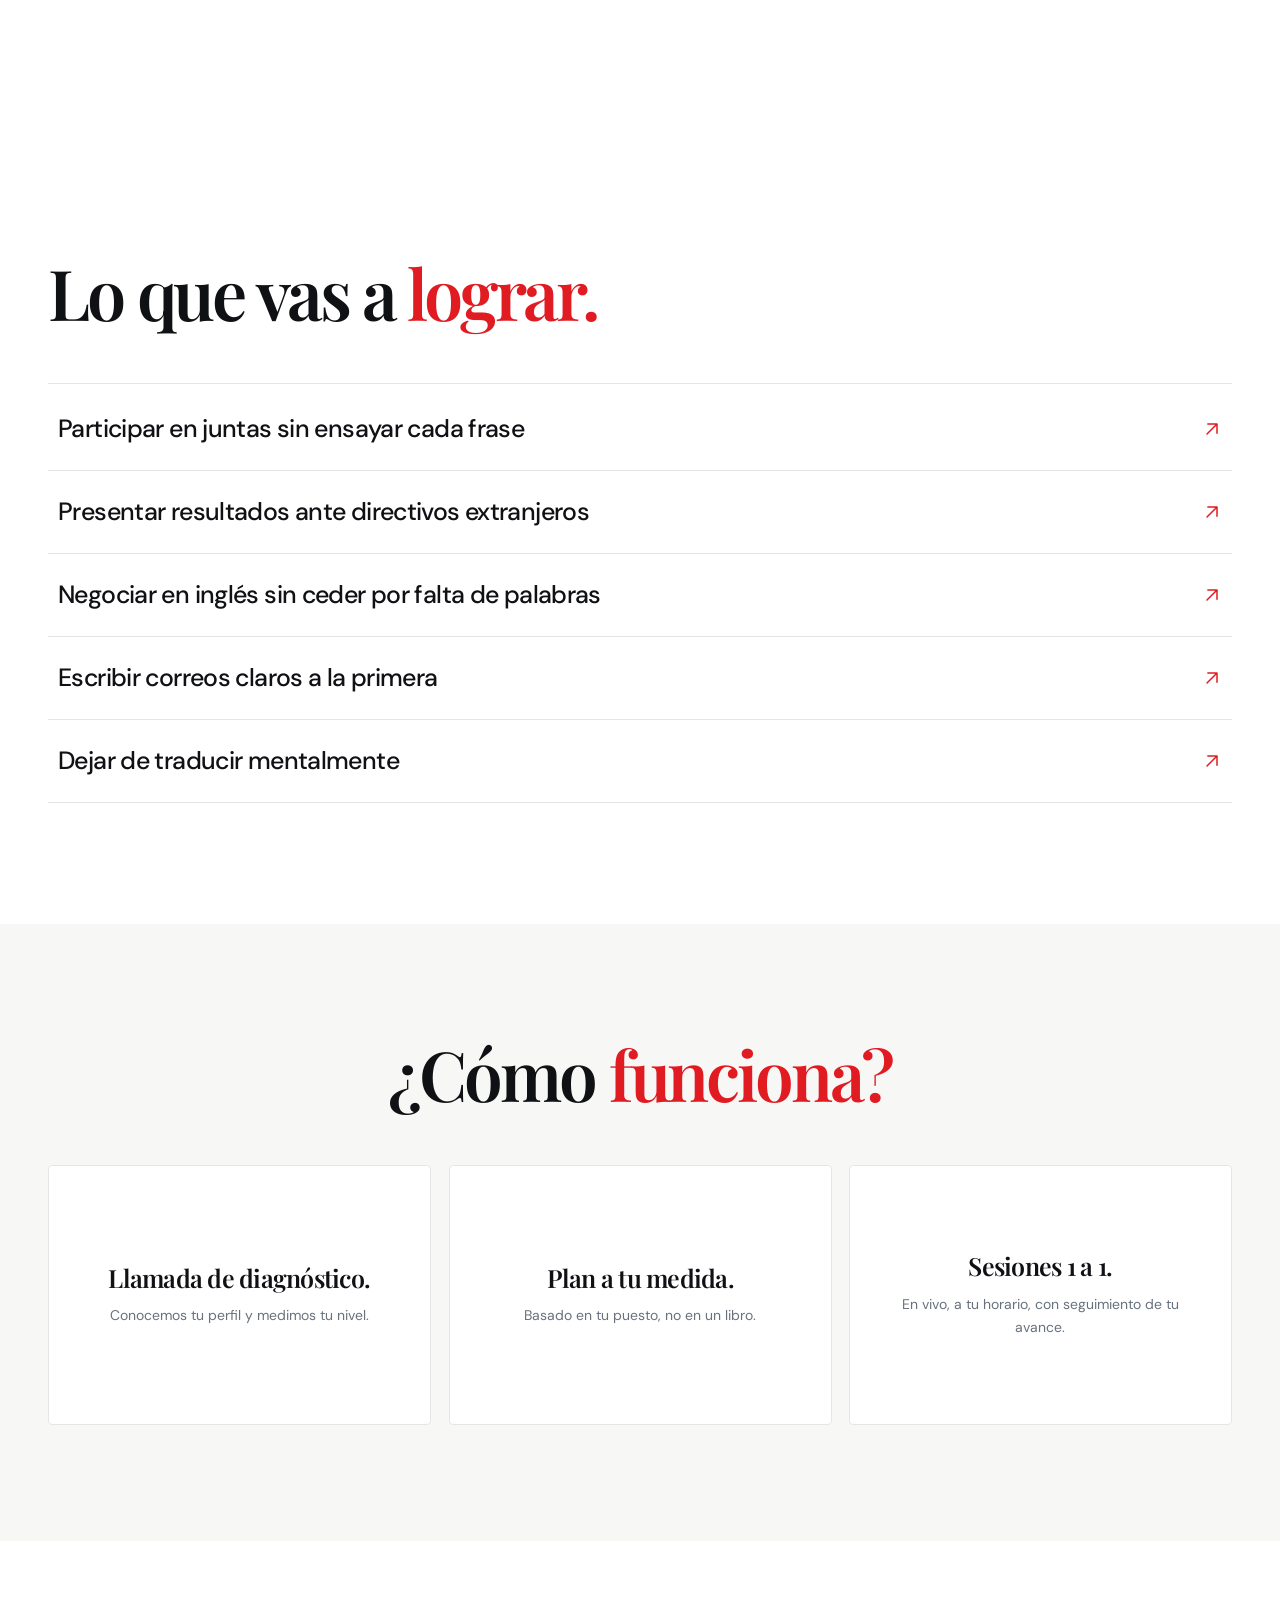
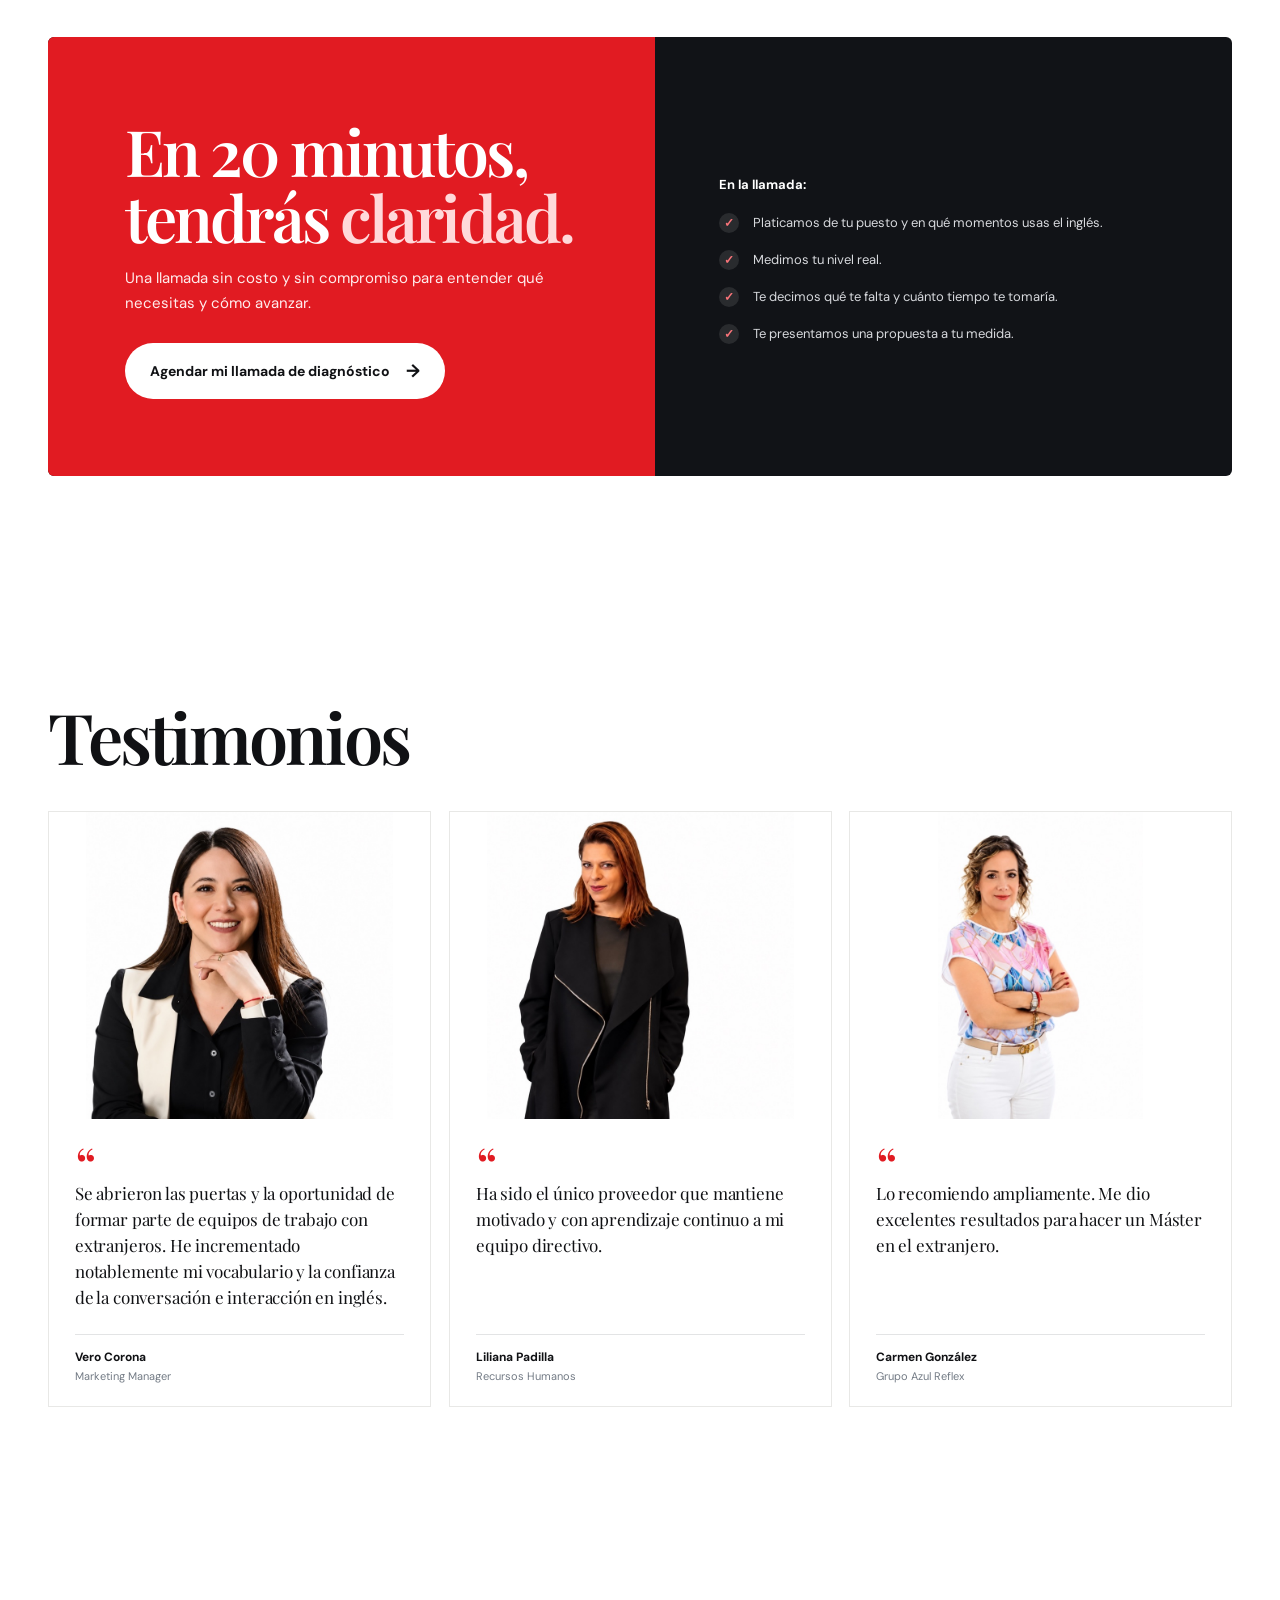
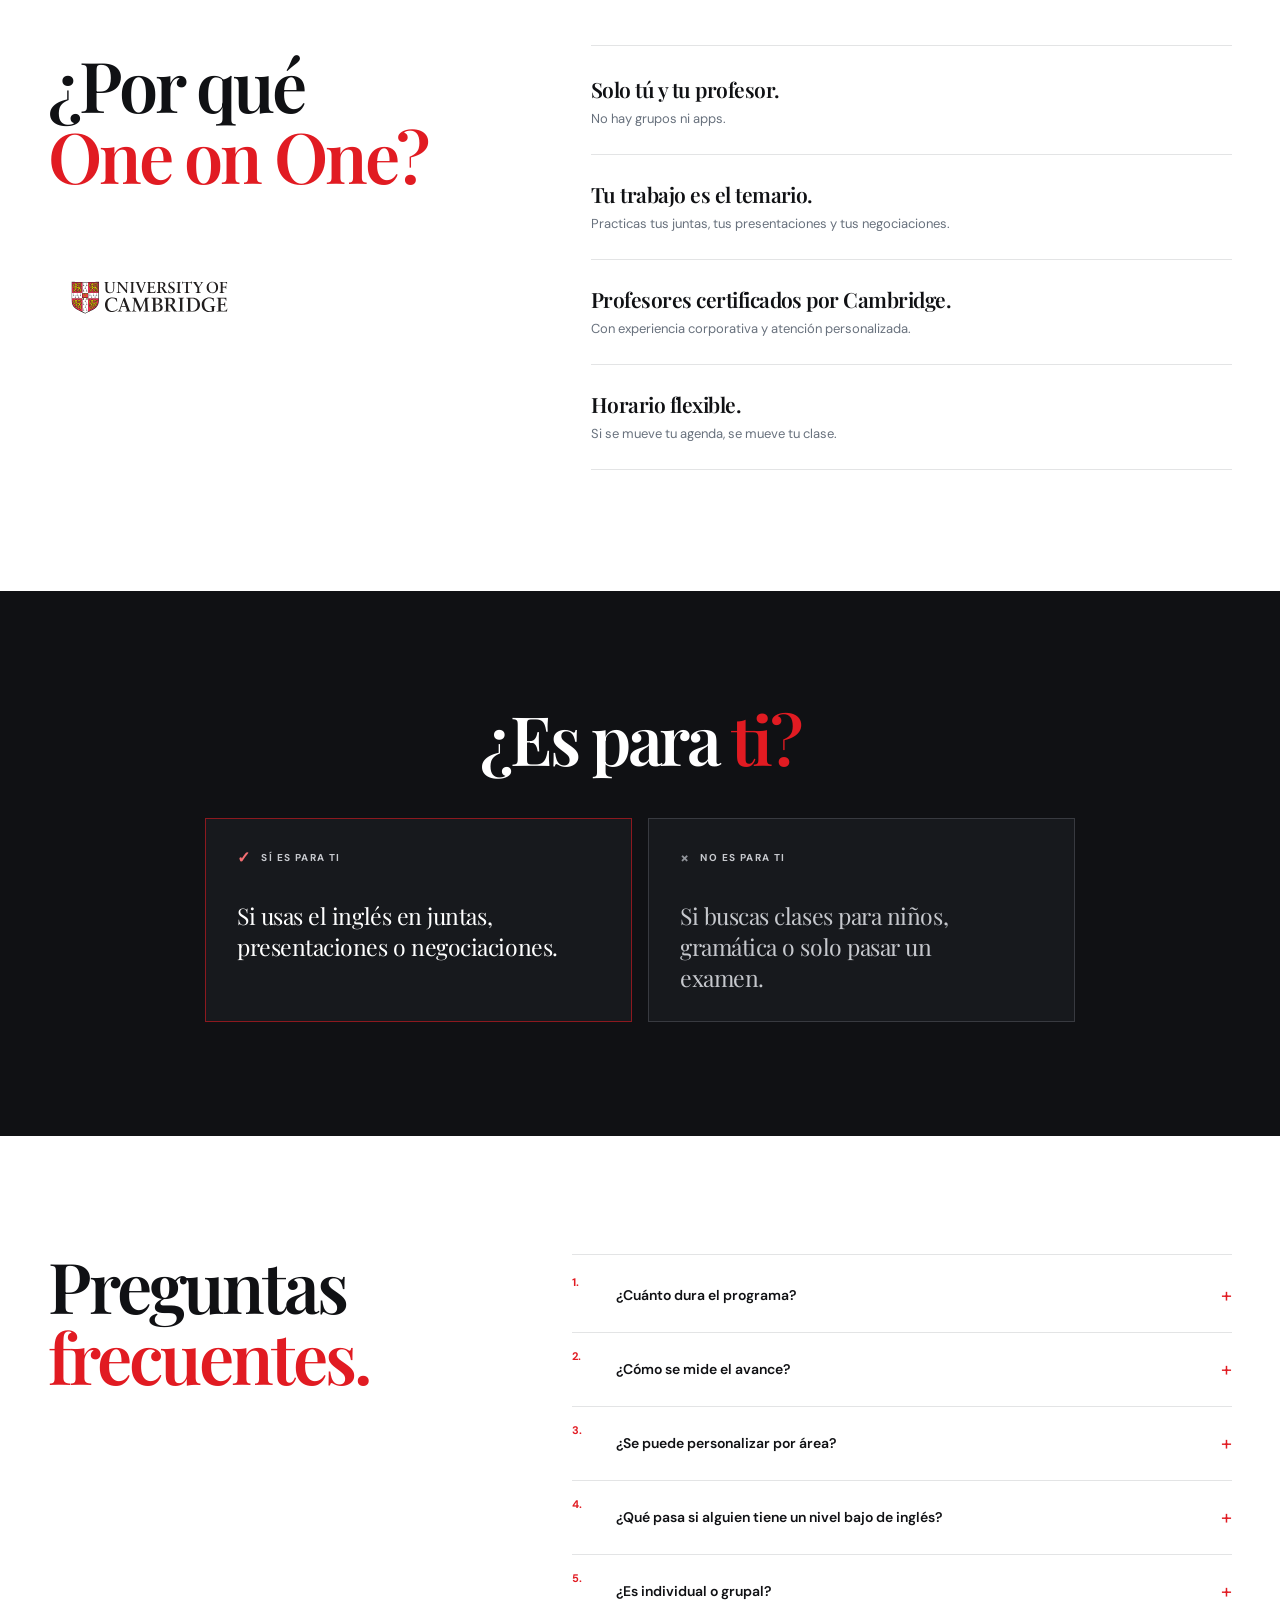
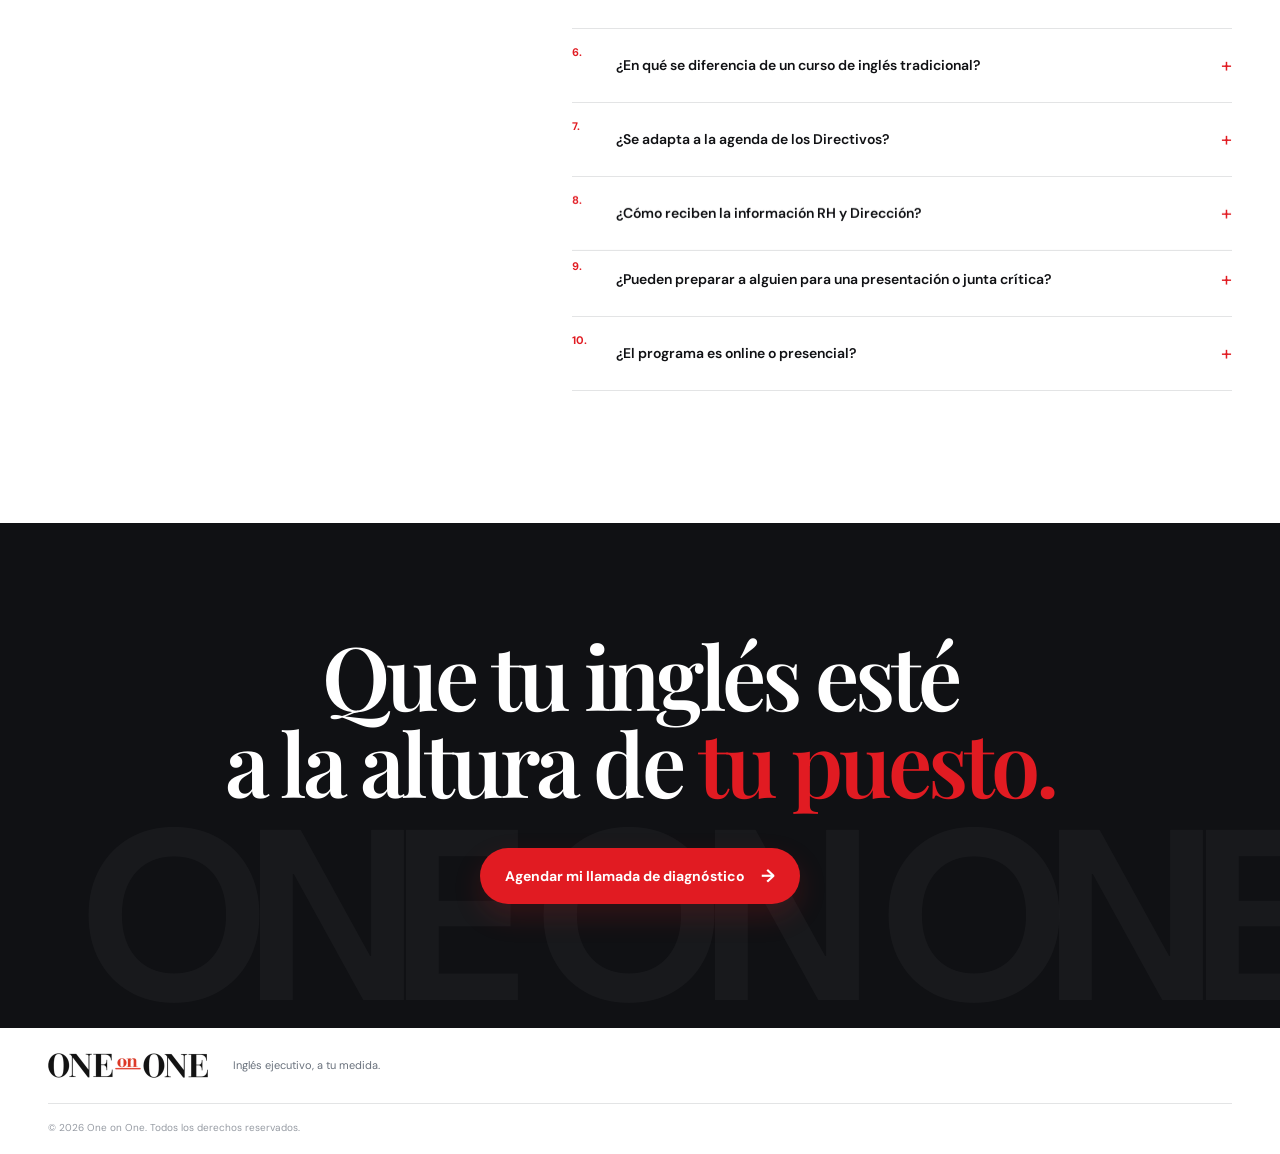
==== commit 7c089dda: "Use optimized hero image and defer web fonts" ====
--- a/v2/index.html
+++ b/v2/index.html
@@ -40,7 +40,7 @@
           </div>
         </div>
         <figure class="hero-visual">
-          <img src="[data-uri]" alt="Profesional practicando inglés en una videollamada individual" width="1200" height="800" fetchpriority="high">
+          <img src="assets/hero-diagnostico-1200.svg" alt="Profesional practicando inglés en una videollamada individual" width="1200" height="800" fetchpriority="high">
         </figure>
       </div>
     </section>
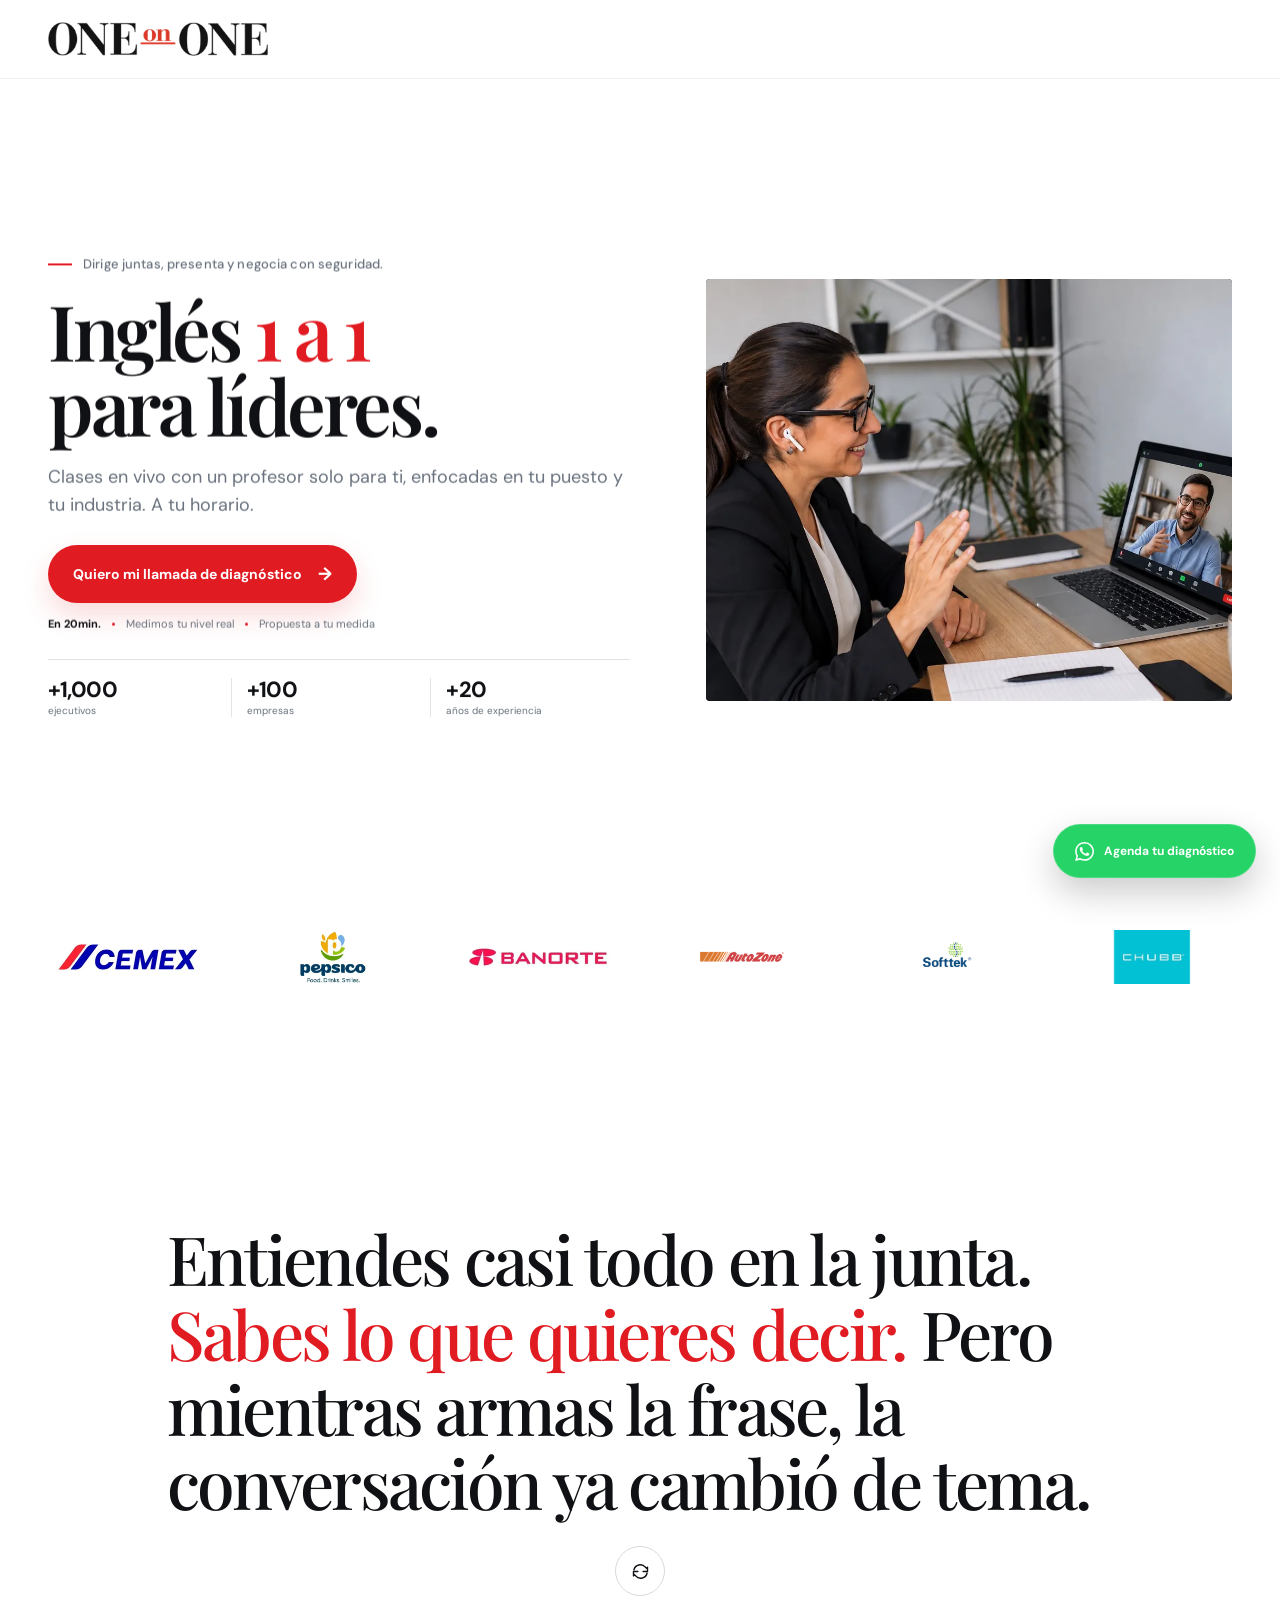
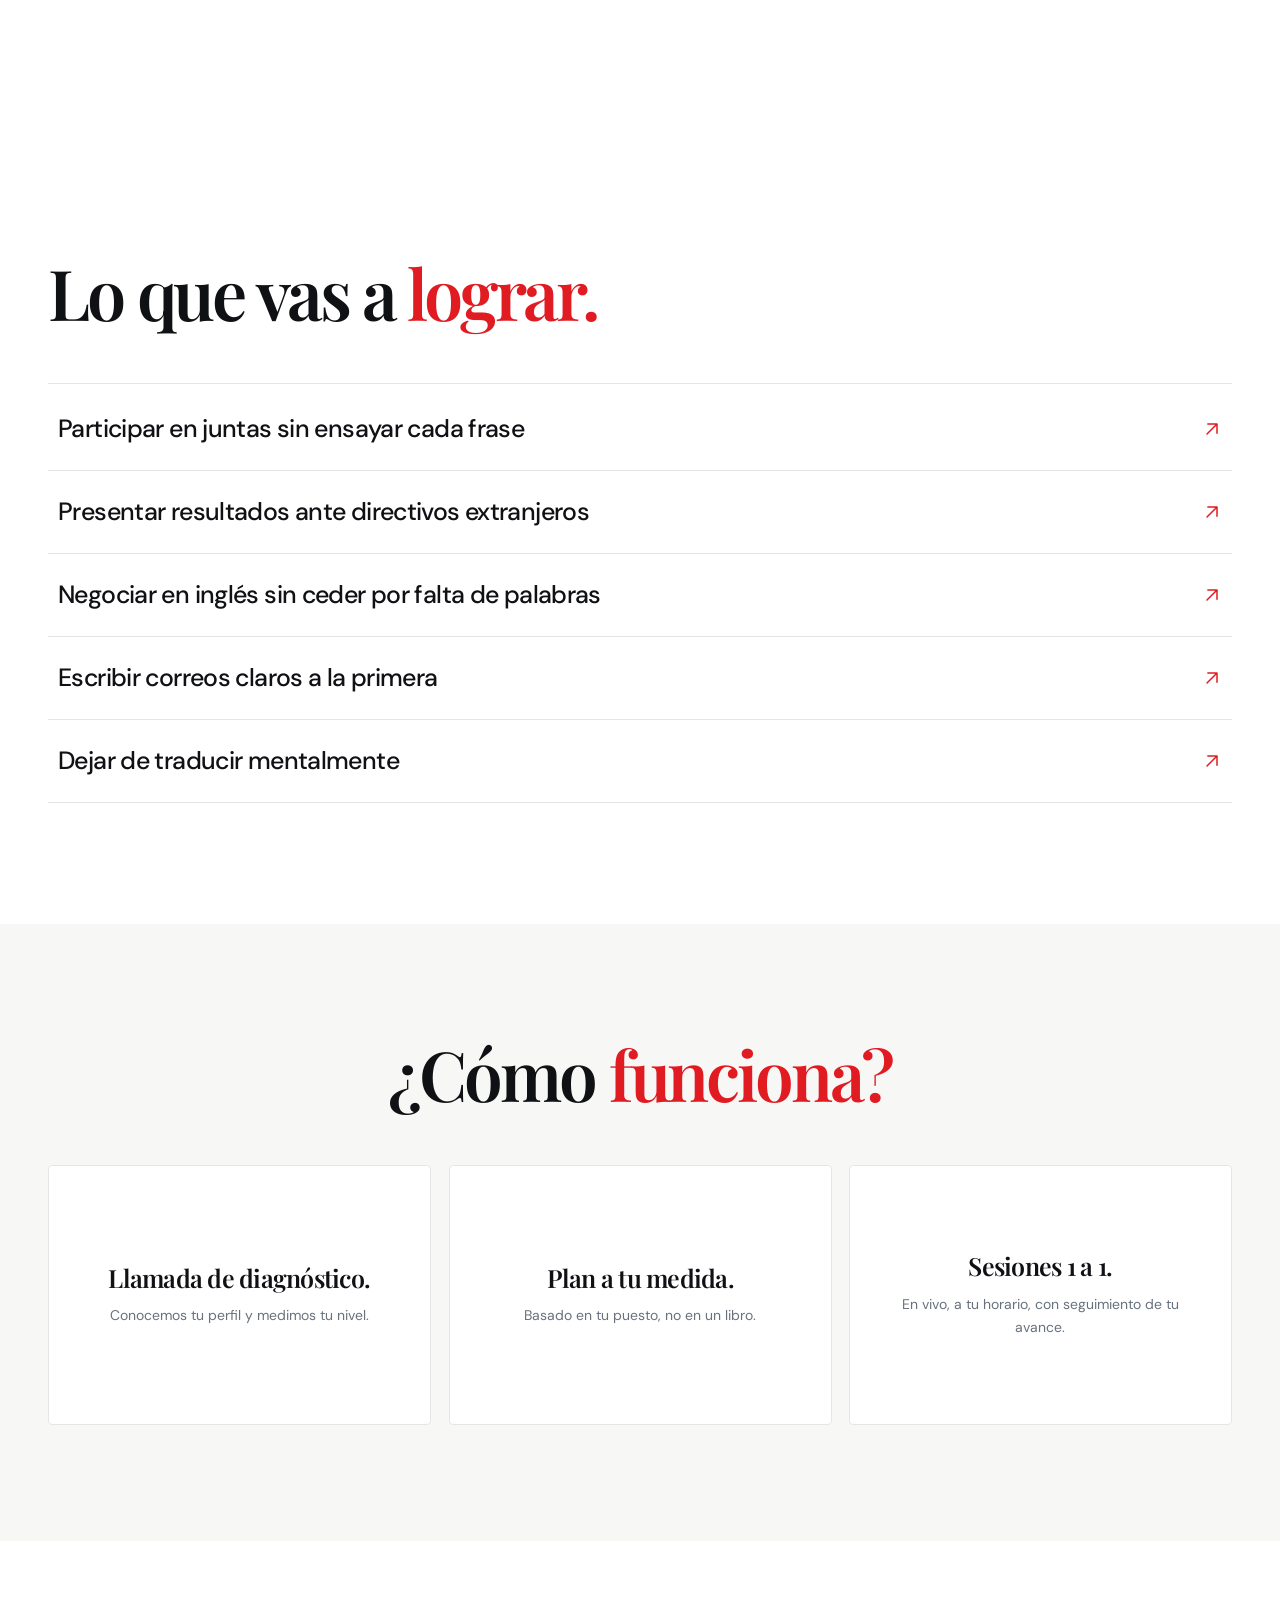
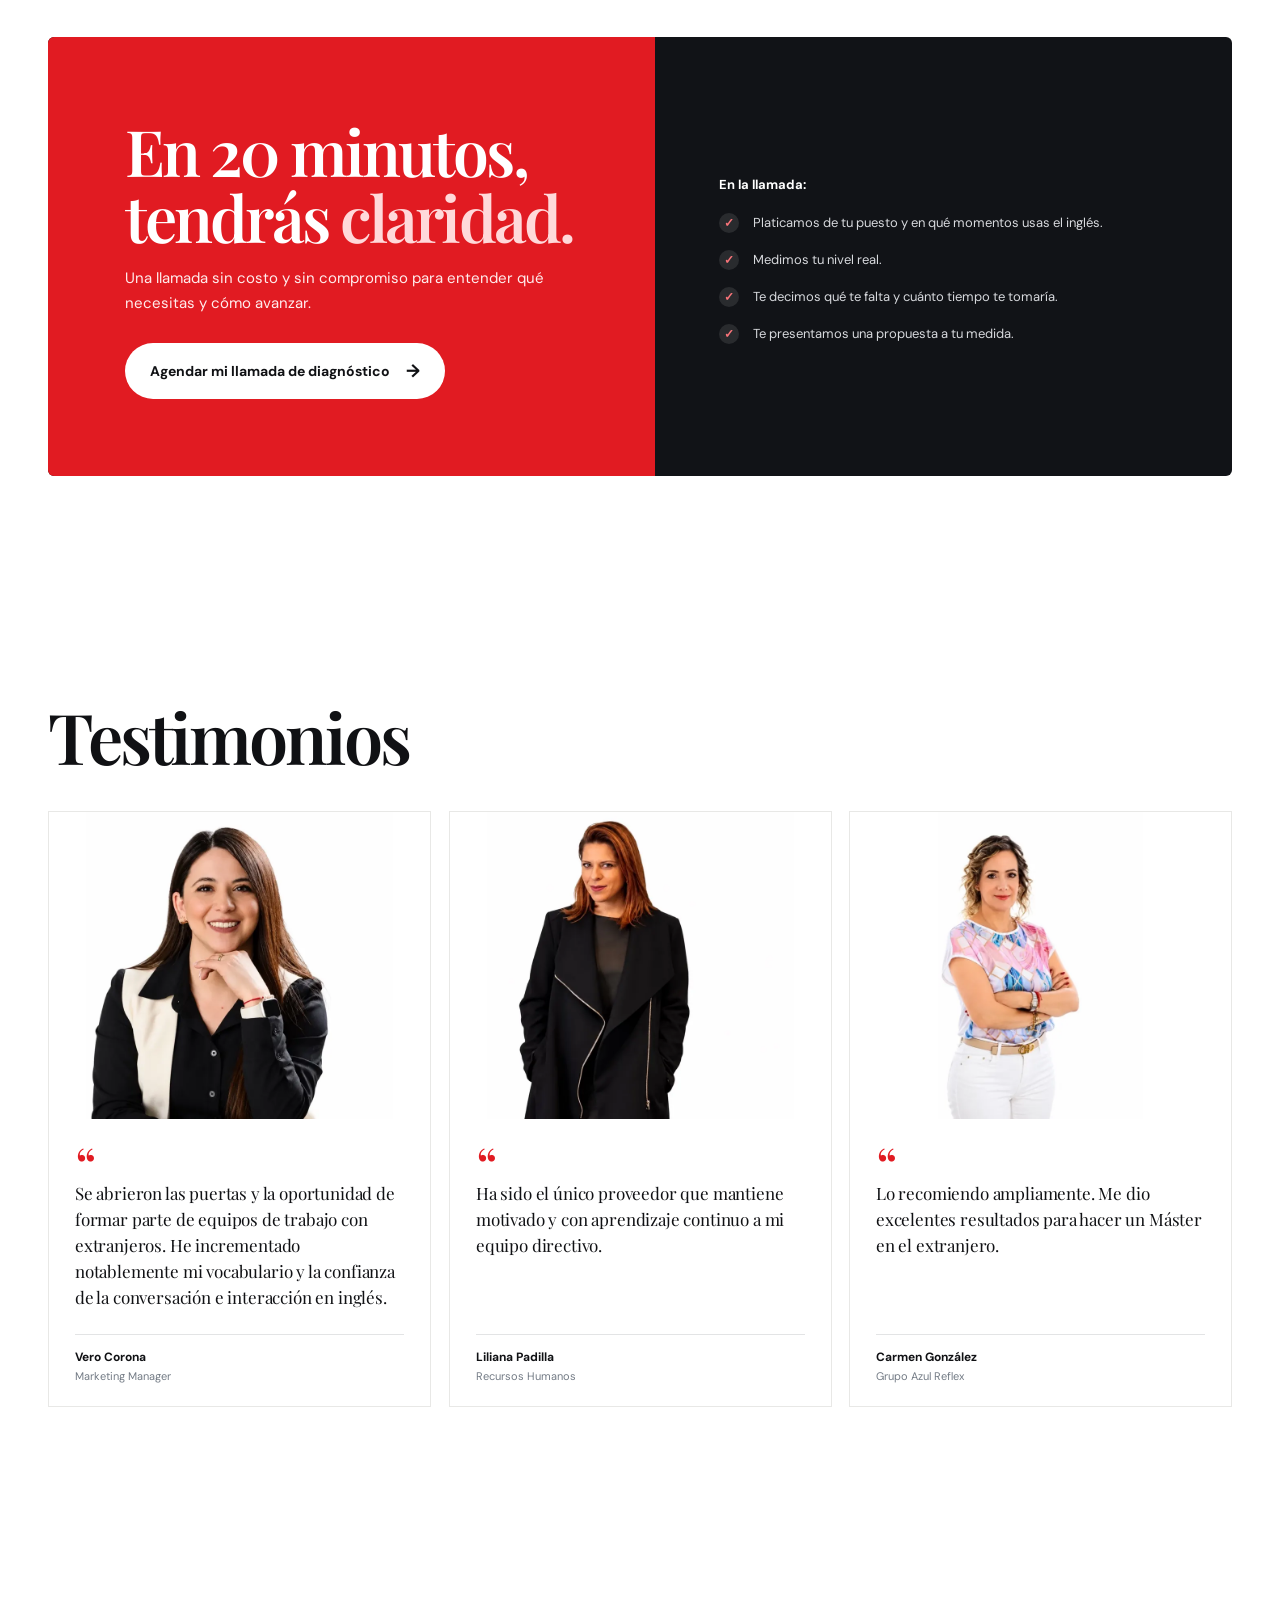
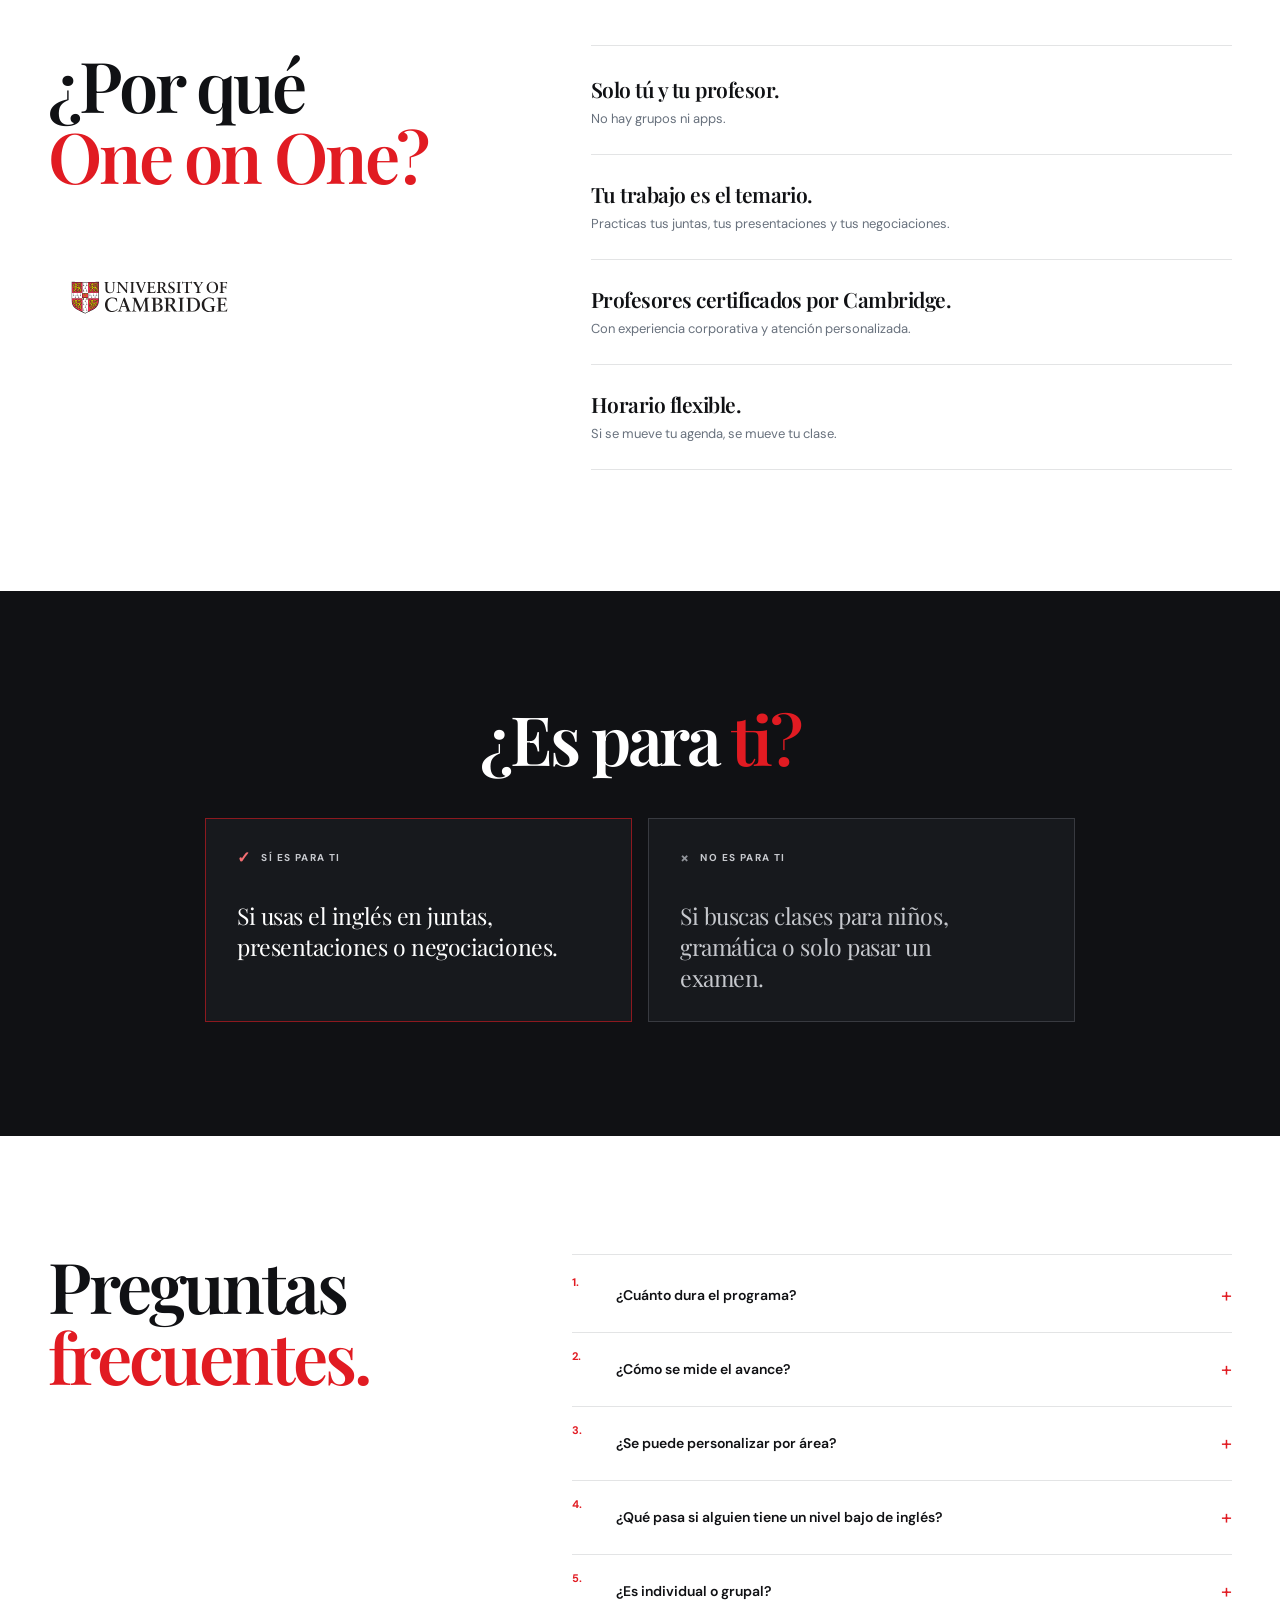
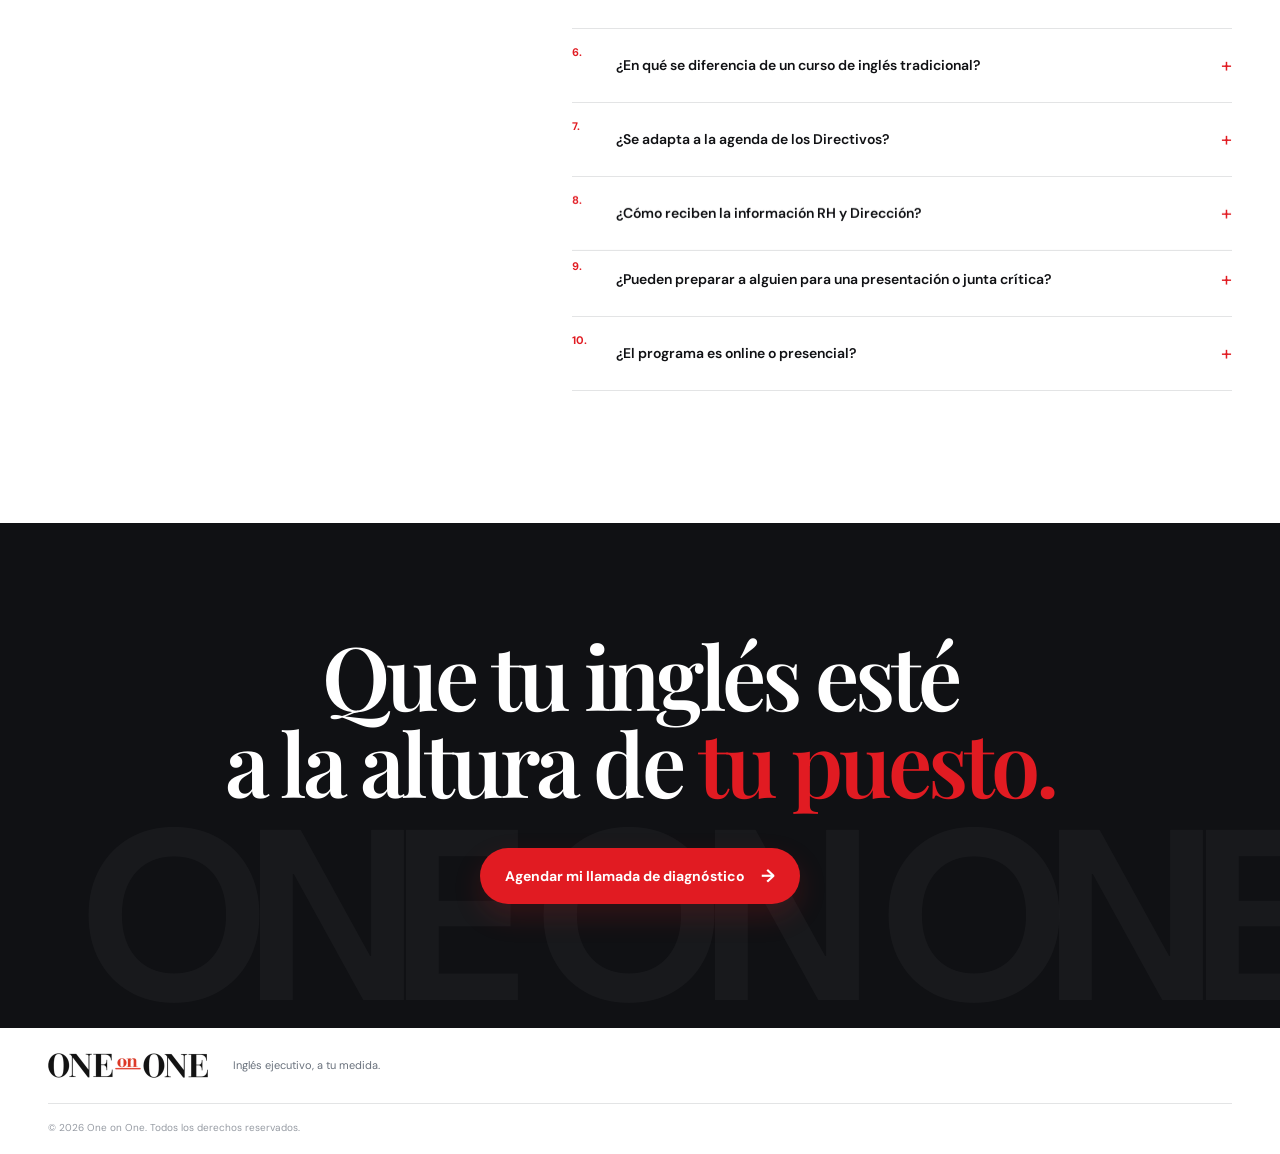
==== commit 41054182: "Serve lighter testimonial images on mobile" ====
--- a/v2/index.html
+++ b/v2/index.html
@@ -128,15 +128,15 @@
         </div>
         <div class="testimonial-grid">
           <article class="testimonial-card">
-            <img class="testimonial-photo" src="assets/testimonial-vero.jpg" alt="Vero Corona" width="760" height="760" loading="lazy">
+            <img class="testimonial-photo" src="assets/testimonial-vero-optimized.svg" decoding="async" alt="Vero Corona" width="760" height="760" loading="lazy">
             <div class="testimonial-content"><span class="quote-mark">“</span><blockquote>Se abrieron las puertas y la oportunidad de formar parte de equipos de trabajo con extranjeros. He incrementado notablemente mi vocabulario y la confianza de la conversación e interacción en inglés.</blockquote><div class="testimonial-person"><strong>Vero Corona</strong><span>Marketing Manager</span></div></div>
           </article>
           <article class="testimonial-card">
-            <img class="testimonial-photo" src="assets/testimonial-liliana.jpg" alt="Liliana Padilla" width="760" height="760" loading="lazy">
+            <img class="testimonial-photo" src="assets/testimonial-liliana-optimized.svg" decoding="async" alt="Liliana Padilla" width="760" height="760" loading="lazy">
             <div class="testimonial-content"><span class="quote-mark">“</span><blockquote>Ha sido el único proveedor que mantiene motivado y con aprendizaje continuo a mi equipo directivo.</blockquote><div class="testimonial-person"><strong>Liliana Padilla</strong><span>Recursos Humanos</span></div></div>
           </article>
           <article class="testimonial-card">
-            <img class="testimonial-photo testimonial-photo-carmen" src="assets/testimonial-carmen.jpg" alt="Carmen González" width="507" height="760" loading="lazy">
+            <img class="testimonial-photo testimonial-photo-carmen" src="assets/testimonial-carmen-optimized.svg" decoding="async" alt="Carmen González" width="507" height="760" loading="lazy">
             <div class="testimonial-content"><span class="quote-mark">“</span><blockquote>Lo recomiendo ampliamente. Me dio excelentes resultados para hacer un Máster en el extranjero.</blockquote><div class="testimonial-person"><strong>Carmen González</strong><span>Grupo Azul Reflex</span></div></div>
           </article>
         </div>
